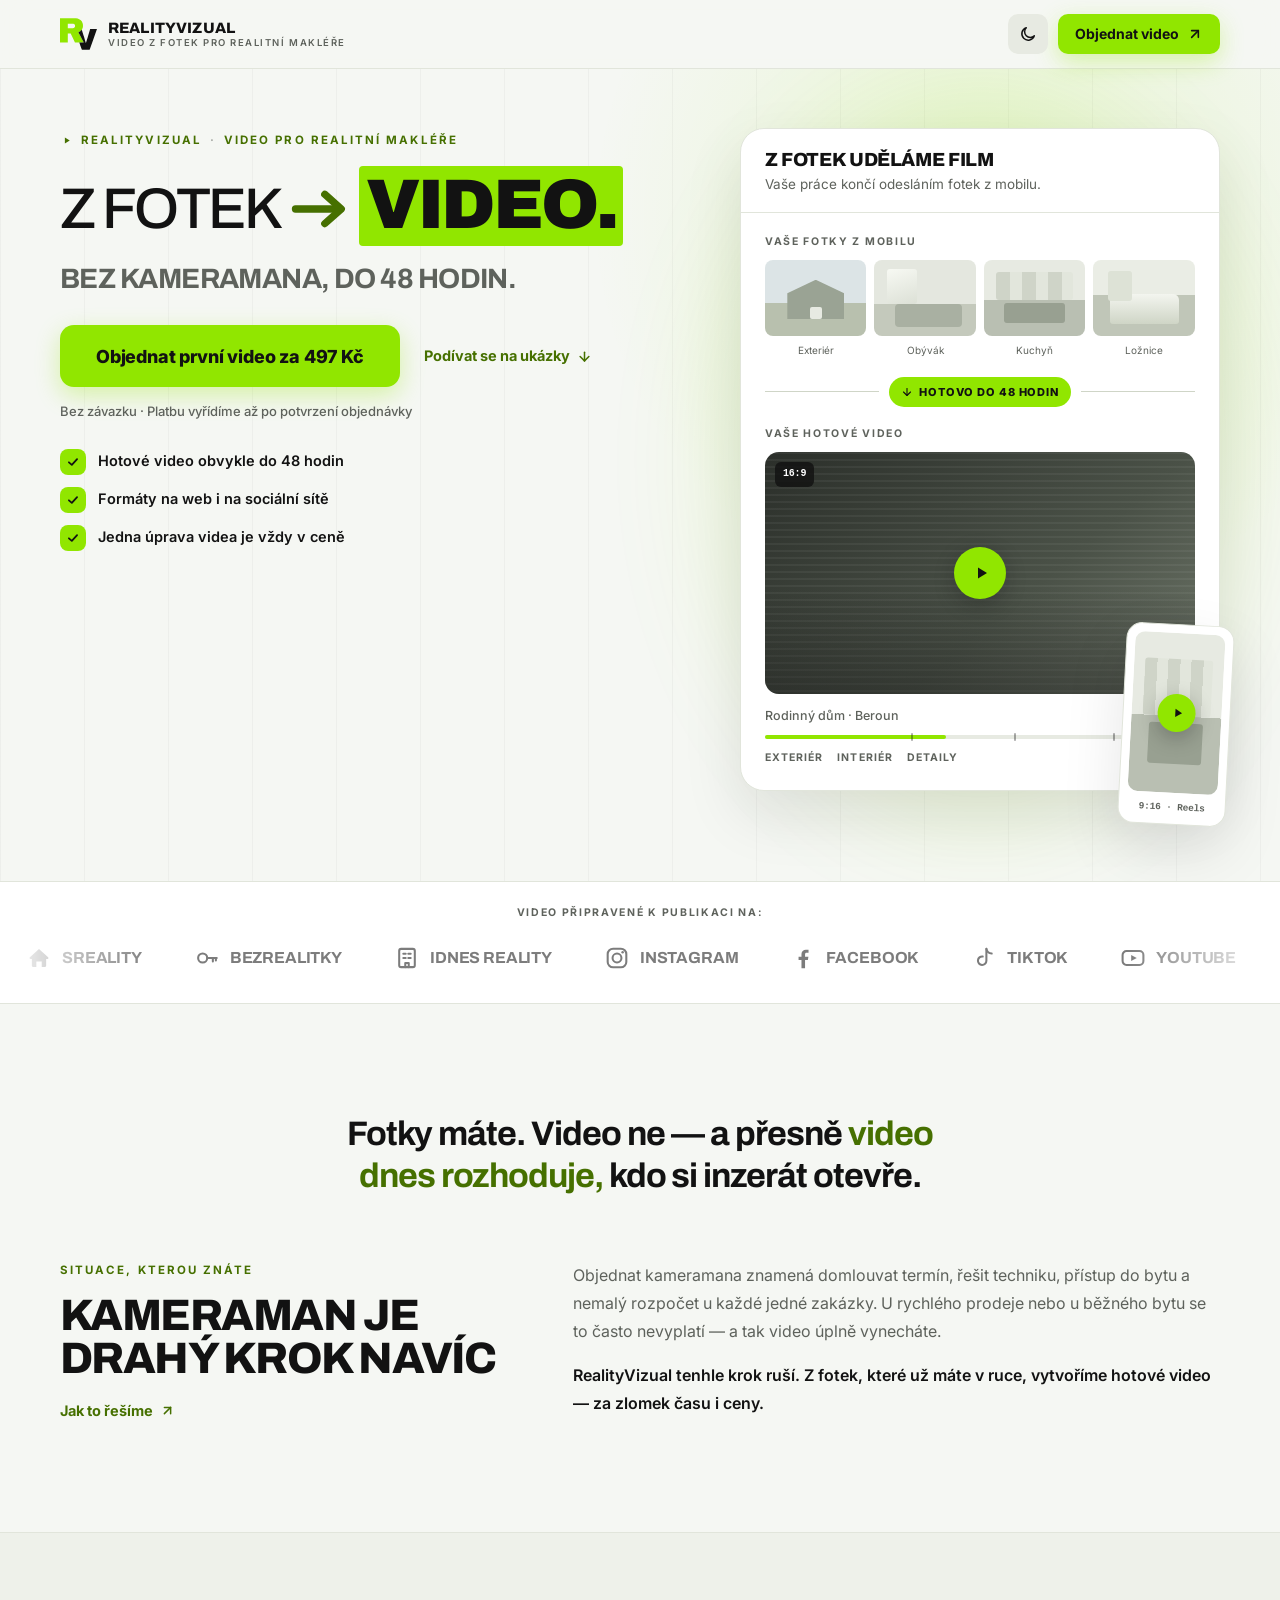
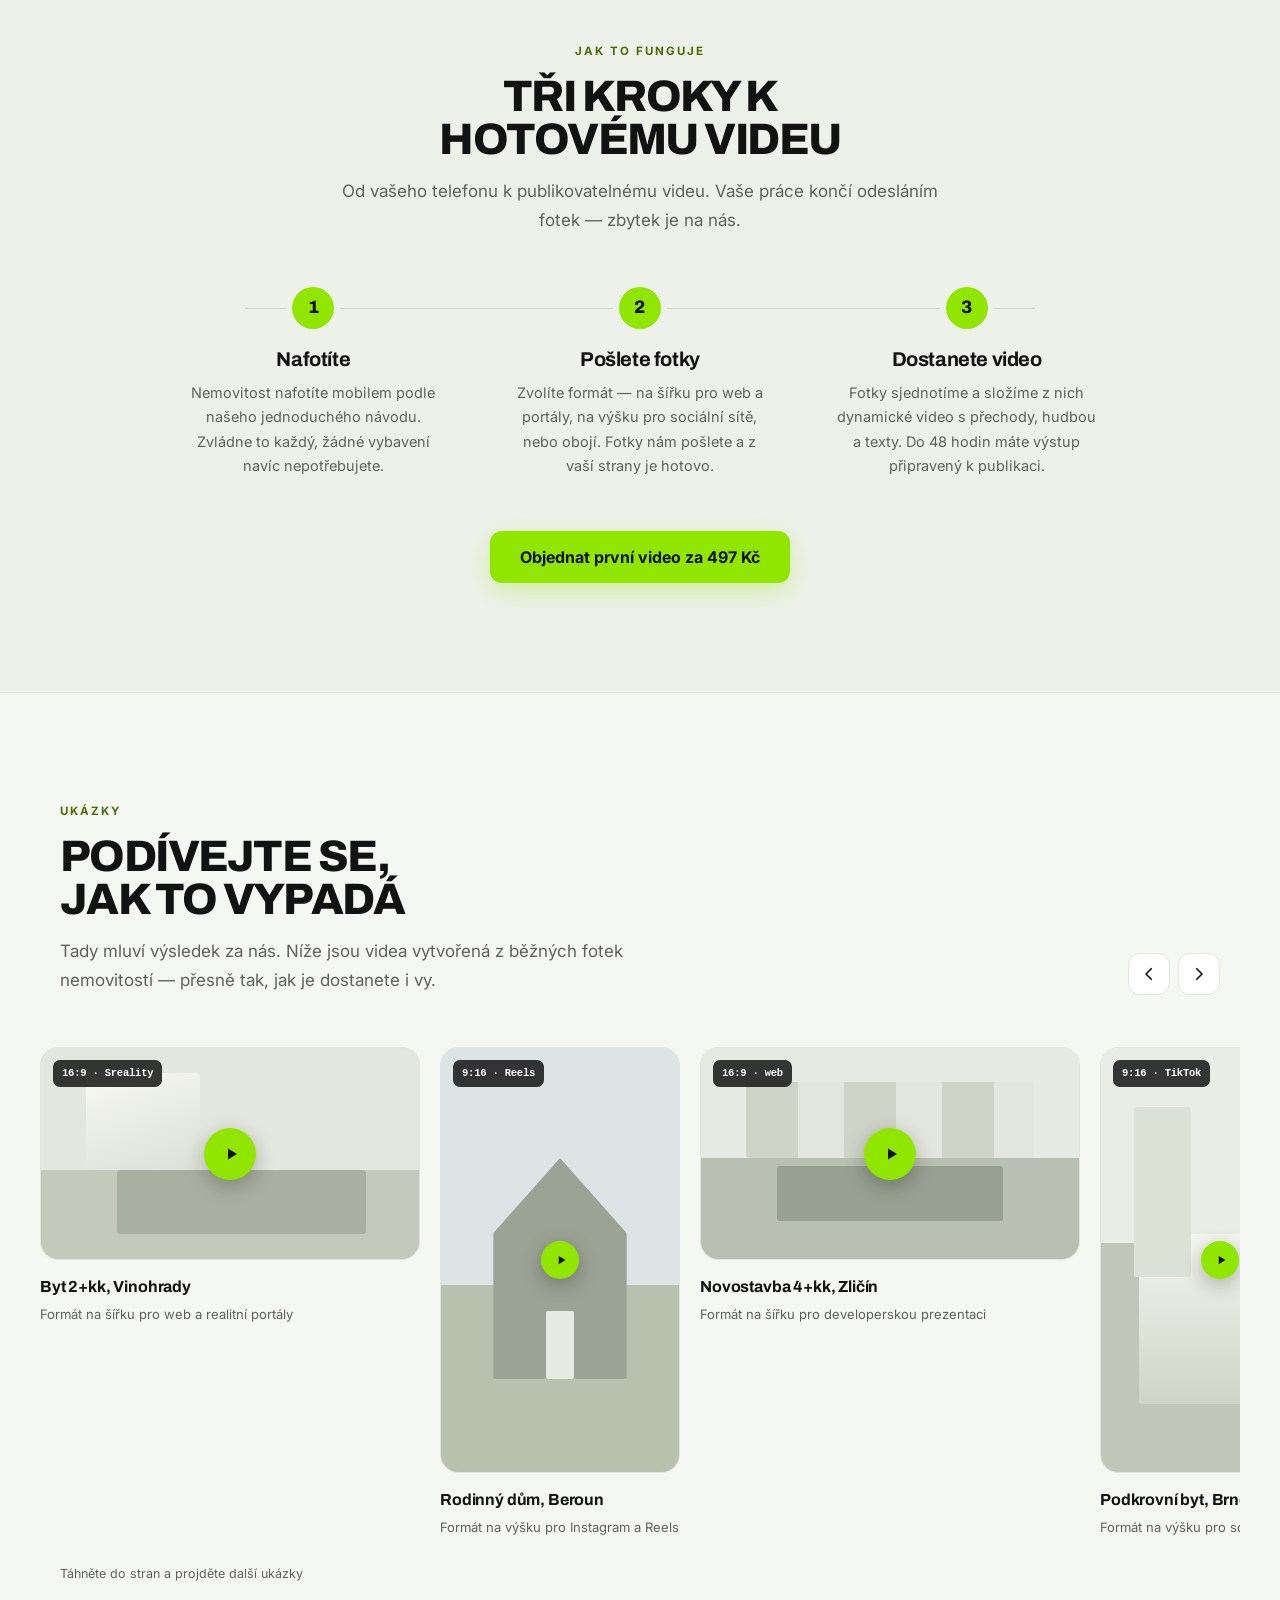
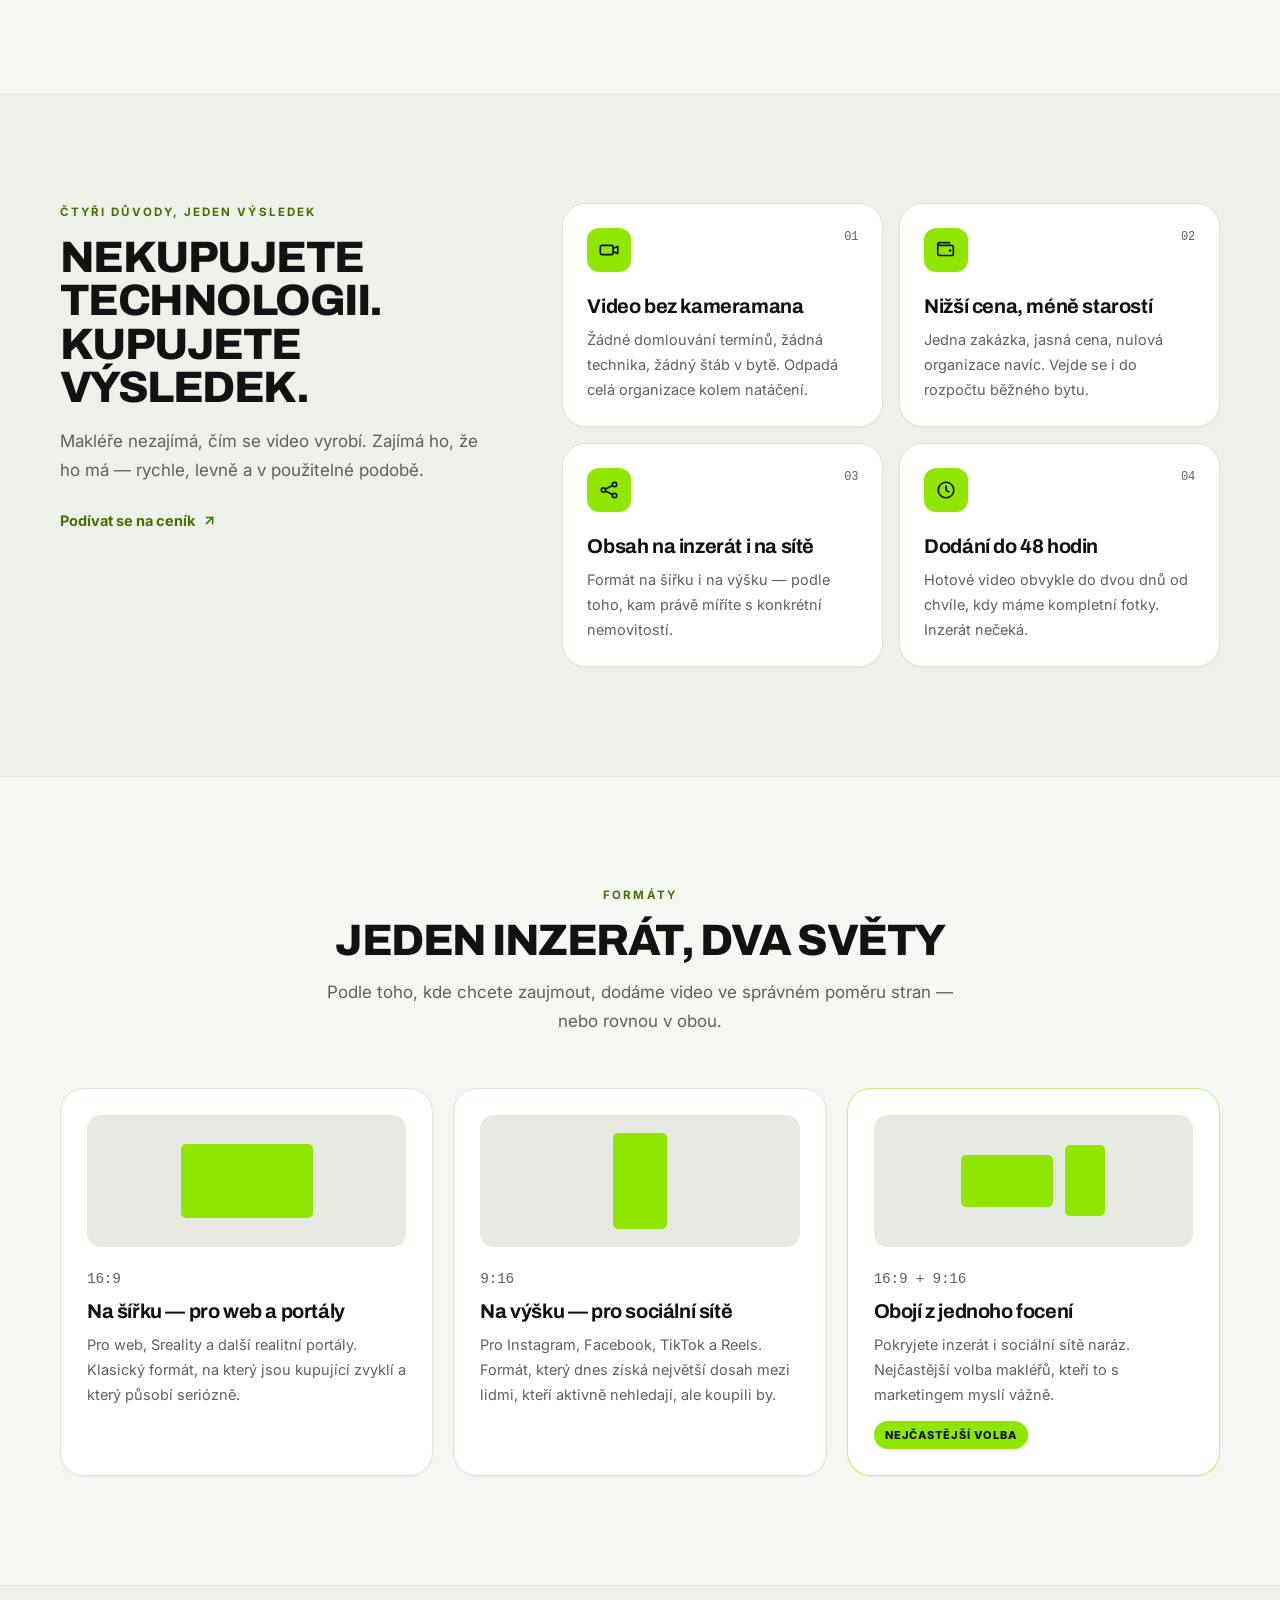
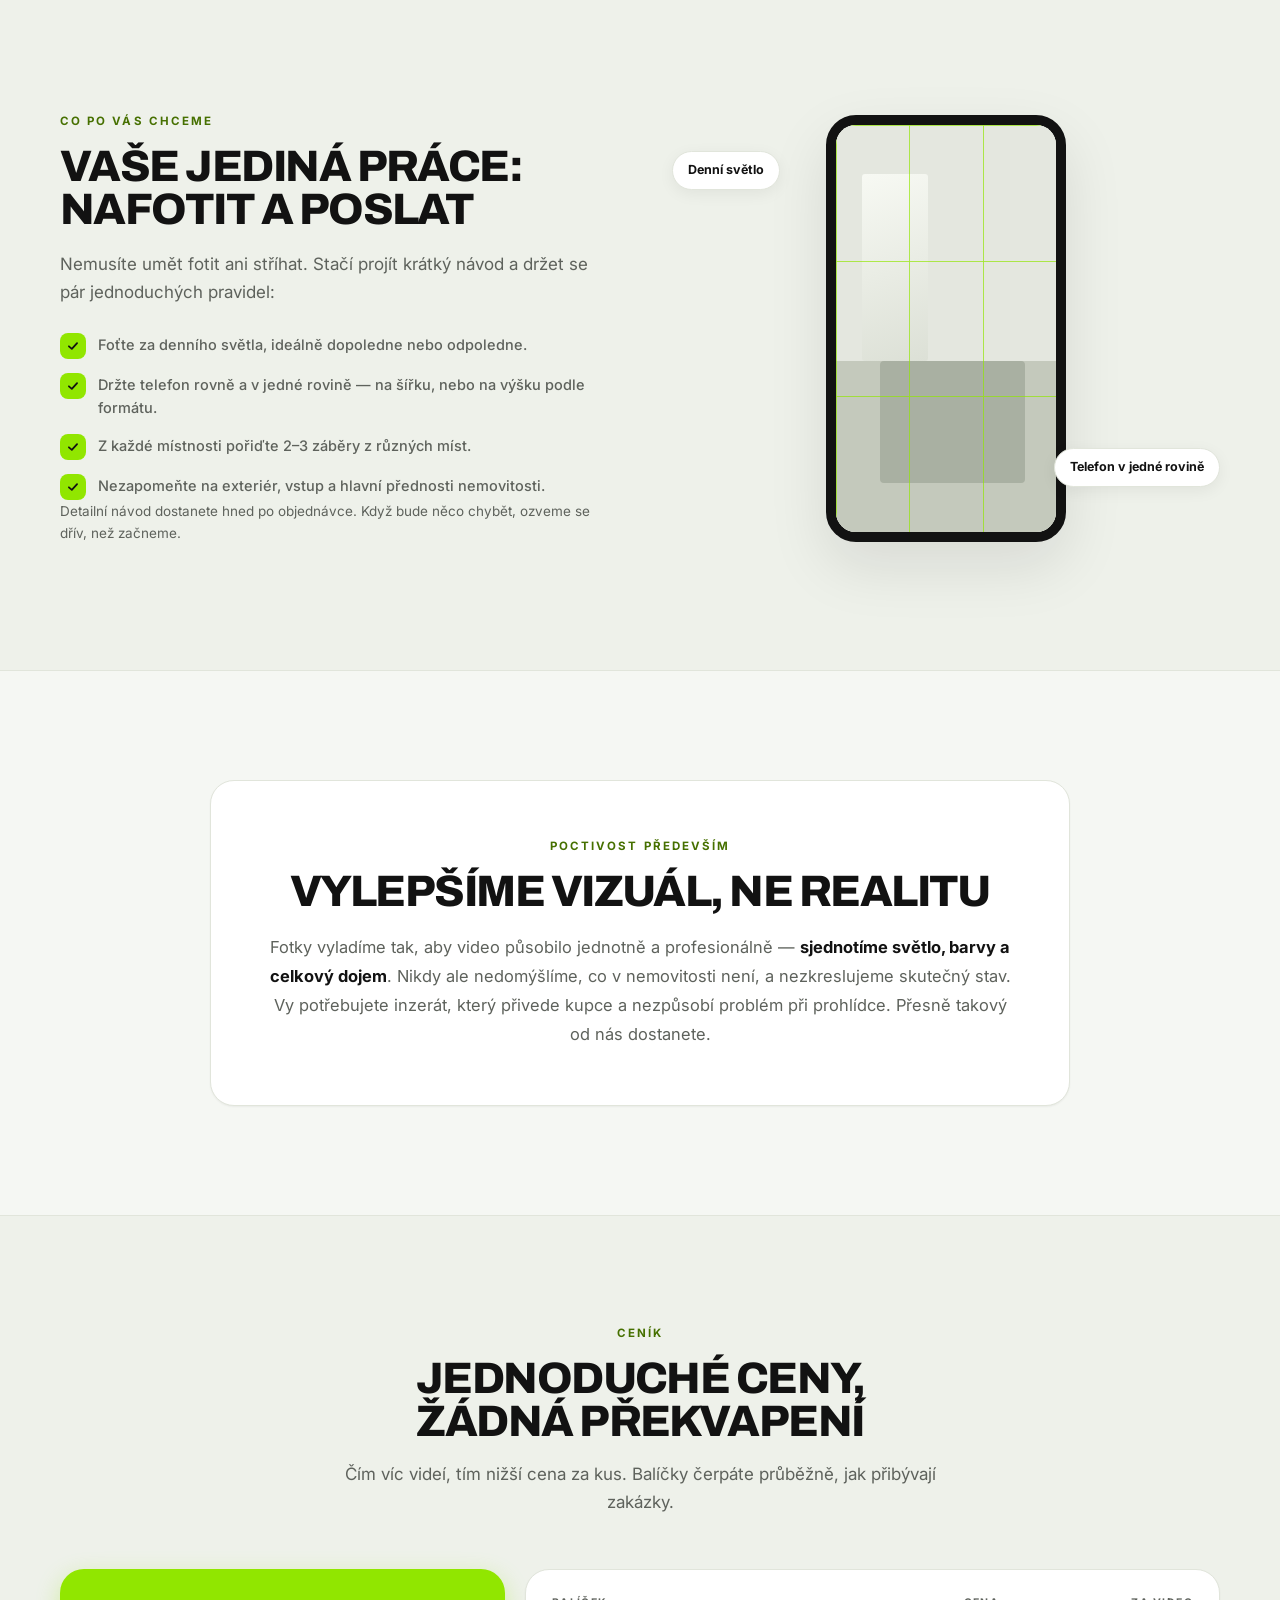
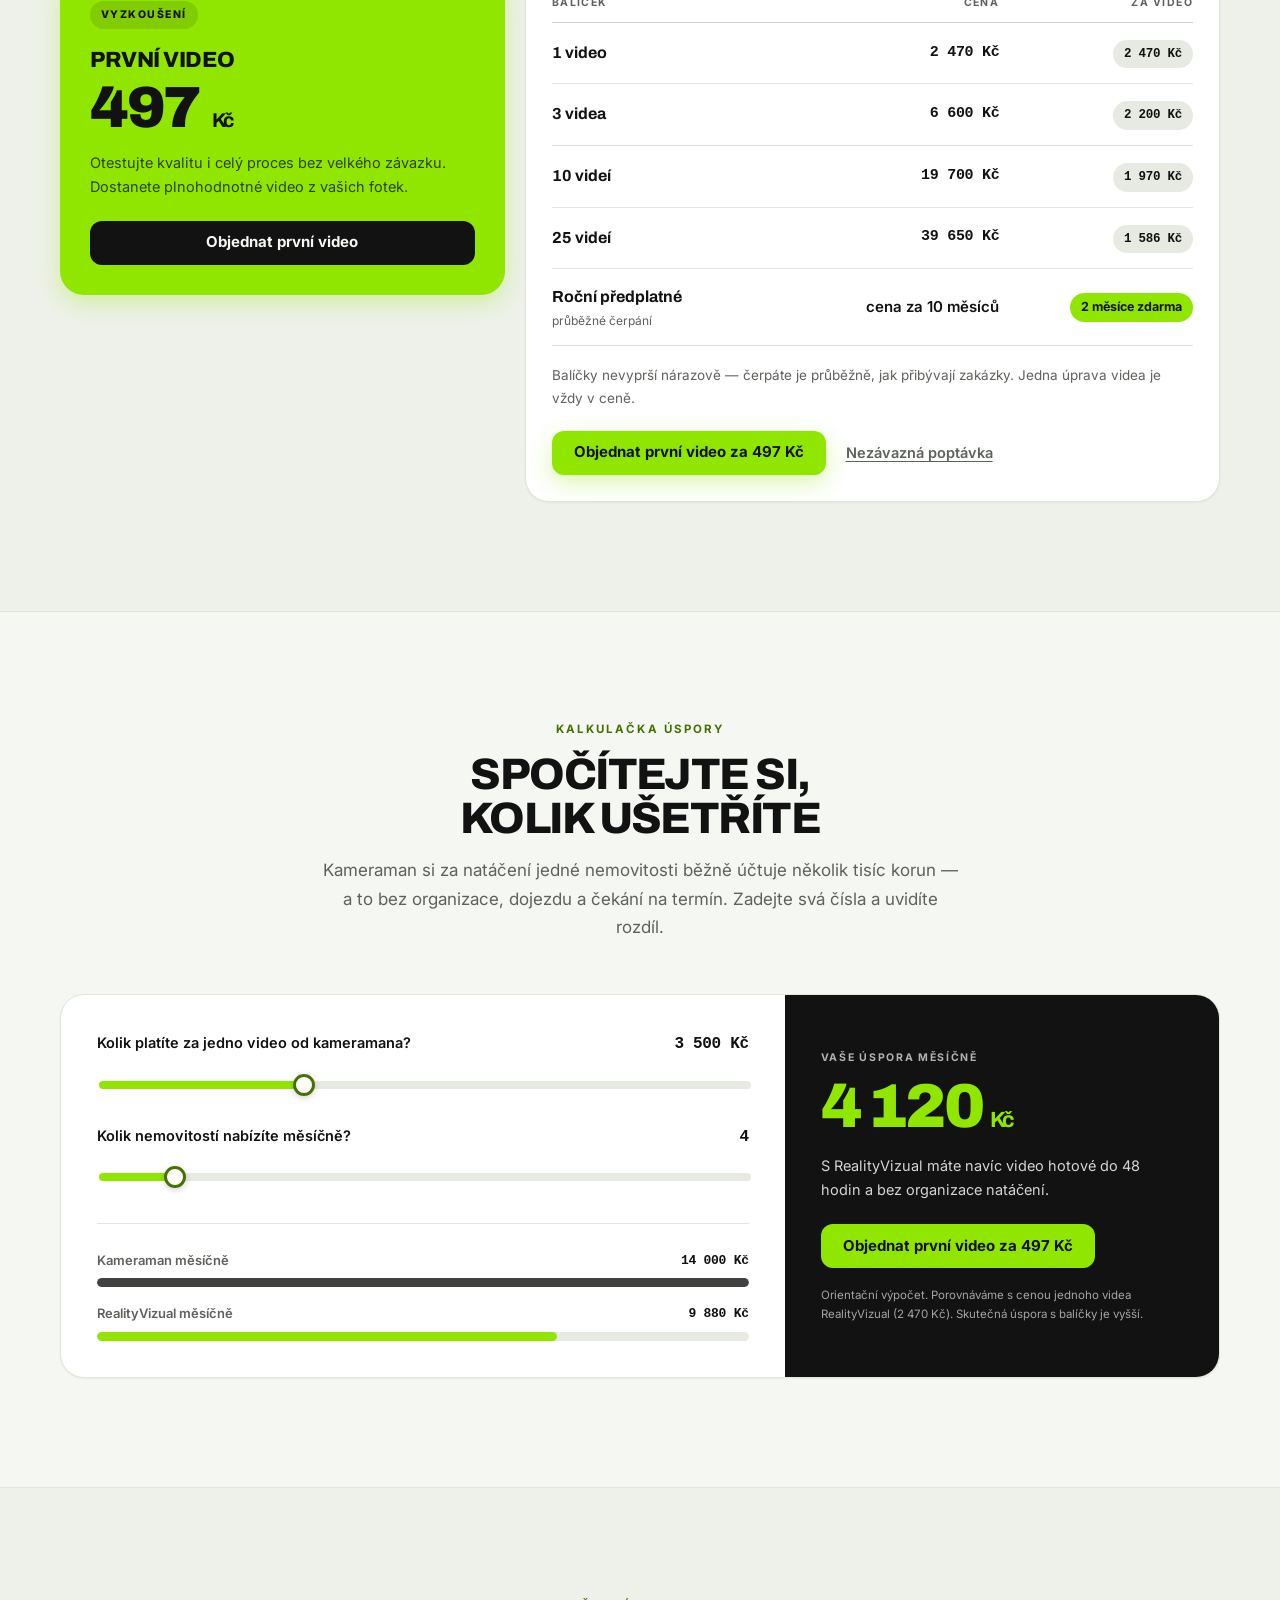
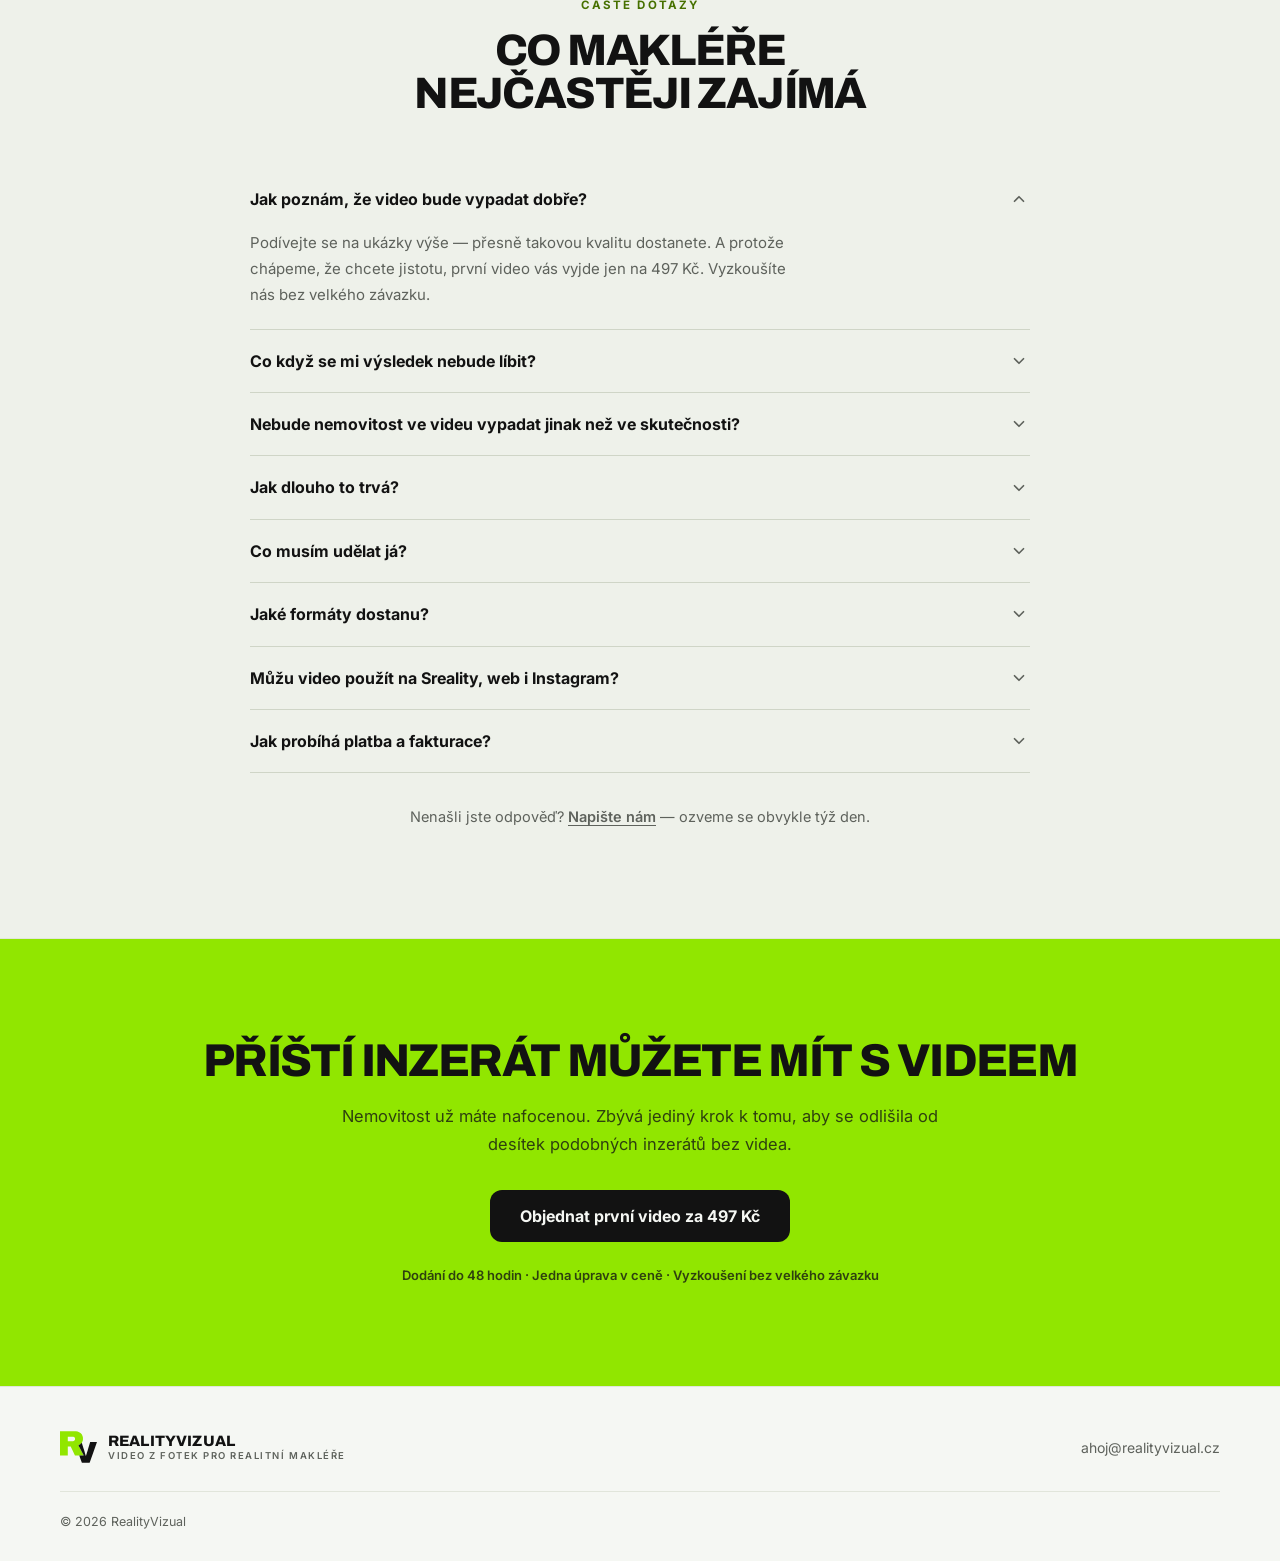
==== v2/index.html @ f17190b3 "Add v2 landing page: new design system, dark mode, vector logo Rebuilds the landing page copy on a l" ====
<!DOCTYPE html>
<html lang="cs" class="no-js">
<head>
<meta charset="UTF-8">
<meta name="viewport" content="width=device-width, initial-scale=1">
<title>RealityVizual — z fotek nemovitosti hotové video do 48 hodin</title>
<meta name="description" content="RealityVizual promění fotky nemovitosti pořízené mobilem v hotové marketingové video na web, realitní portály i sociální sítě. Bez kameramana, obvykle do 48 hodin.">
<meta name="theme-color" content="#F5F7F3" media="(prefers-color-scheme: light)">
<meta name="theme-color" content="#0D0F0C" media="(prefers-color-scheme: dark)">
<meta property="og:type" content="website">
<meta property="og:locale" content="cs_CZ">
<meta property="og:title" content="RealityVizual — z fotek nemovitosti hotové video">
<meta property="og:description" content="Nafoťte nemovitost mobilem, pošlete fotky a dostanete profesionální video na web i sociální sítě. Bez kameramana, do 48 hodin.">
<link rel="icon" href="assets/favicon.svg" type="image/svg+xml">
<link rel="apple-touch-icon" href="assets/logo.png">
<script>
  document.documentElement.className = document.documentElement.className.replace('no-js', 'js');
  try {
    var savedTheme = localStorage.getItem('rv-theme');
    if (savedTheme === 'light' || savedTheme === 'dark') {
      document.documentElement.setAttribute('data-theme', savedTheme);
    }
  } catch (e) {}
</script>
<link rel="preconnect" href="https://fonts.googleapis.com">
<link rel="preconnect" href="https://fonts.gstatic.com" crossorigin>
<link href="https://fonts.googleapis.com/css2?family=Archivo:wght@500;600;700;800;900&family=Inter:wght@400;500;600;700&display=swap" rel="stylesheet">
<link rel="stylesheet" href="styles.css">
</head>
<body>

<a href="#obsah" class="skip-link">Přeskočit na obsah</a>

<!-- ======================= HLAVIČKA ======================= -->
<header class="head" id="top">
  <div class="wrap head-in">
    <a href="#top" class="brand" aria-label="RealityVizual — domů">
      <span class="brand-mark" aria-hidden="true">
        <svg viewBox="0 0 489 419"><path class="lm-lime" d="M226.1 321.0L197.7 320.5L169.5 262.5L141.2 204.5L122.1 204.2L103.0 204.0L103.0 262.5L103.0 321.0L51.5 321.0L0.0 321.0L0.0 160.5L0.0 0.0L100.2 0.0C160.3 0.0 204.8 0.4 211.2 1.0C242.2 4.0 268.5 17.3 284.6 38.2C287.0 41.3 291.0 47.8 293.4 52.7C301.8 69.6 304.5 82.7 303.7 103.1C303.1 121.2 299.6 133.3 290.8 148.5C283.0 161.8 268.7 174.6 252.4 182.5C247.2 185.1 243.0 187.4 243.0 187.7C243.0 188.0 258.8 217.8 278.0 254.0C297.2 290.2 313.0 320.0 313.0 320.4C313.0 321.2 259.6 321.6 226.1 321.0Z M182.1 130.4C187.6 127.8 193.2 122.5 196.2 116.7C198.1 113.2 198.5 110.9 198.5 103.0C198.5 92.1 196.9 88.1 190.3 81.9C181.9 74.0 185.0 74.5 141.8 74.2L103.0 73.9L103.0 103.5L103.0 133.1L140.2 132.8C175.8 132.5 177.7 132.4 182.1 130.4Z"/><path class="lm-ink" d="M272.1 370.5C262.7 343.8 255.0 321.7 255.0 321.5C255.0 321.2 268.1 321.0 284.0 321.0C299.9 321.0 313.0 320.7 313.0 320.4C313.0 320.0 297.2 290.2 278.0 254.0C258.8 217.8 243.0 188.0 243.0 187.7C243.0 187.4 247.2 185.1 252.4 182.5C257.6 180.0 264.7 175.7 268.2 173.1C274.7 168.1 284.8 158.0 286.7 154.5C287.4 153.4 288.1 152.7 288.3 153.0C288.6 153.3 300.6 192.7 315.0 240.5C329.4 288.4 341.4 327.7 341.6 328.0C341.9 328.2 342.4 327.9 342.8 327.3C343.2 326.7 355.9 285.2 371.0 235.1L398.5 144.0L443.6 144.0L488.7 144.0L440.1 281.5L391.6 419.0L340.4 419.0L289.3 419.0L272.1 370.5Z"/></svg>
      </span>
      <span class="brand-txt">
        <b>RealityVizual</b>
        <small>Video z fotek pro realitní makléře</small>
      </span>
    </a>

    <div class="head-actions">
      <button type="button" class="theme-toggle" id="theme-toggle" aria-label="Přepnout na tmavý režim">
        <svg class="ico-moon" viewBox="0 0 24 24" fill="none" stroke="currentColor" stroke-width="2" stroke-linecap="round" stroke-linejoin="round" aria-hidden="true"><path d="M20.4 14.3A8.5 8.5 0 1 1 9.7 3.6a7 7 0 0 0 10.7 10.7Z"/></svg>
        <svg class="ico-sun" viewBox="0 0 24 24" fill="none" stroke="currentColor" stroke-width="2" stroke-linecap="round" stroke-linejoin="round" aria-hidden="true"><circle cx="12" cy="12" r="4.2"/><path d="M12 2.5v2.4M12 19.1v2.4M4.9 4.9l1.7 1.7M17.4 17.4l1.7 1.7M2.5 12h2.4M19.1 12h2.4M4.9 19.1l1.7-1.7M17.4 6.6l1.7-1.7"/></svg>
      </button>
      <a href="#kontakt" class="btn btn-primary btn-sm" data-quiz-open>
        Objednat video
        <svg class="ico" viewBox="0 0 24 24" fill="none" stroke="currentColor" stroke-width="2.4" stroke-linecap="round" stroke-linejoin="round" aria-hidden="true"><path d="M7 7h10v10"/><path d="M7 17 17 7"/></svg>
      </a>
    </div>
  </div>
</header>

<main id="obsah">

<!-- ======================= HERO ======================= -->
<section class="hero">
  <div class="hero-bg" aria-hidden="true"></div>
  <div class="wrap hero-in">

    <div class="hero-copy">
      <p class="eyebrow eyebrow-brand">
        <svg class="ico" viewBox="0 0 24 24" aria-hidden="true"><path d="M9 6.5 18 12l-9 5.5z" fill="currentColor"/></svg>
        RealityVizual <span class="sep" aria-hidden="true">·</span> Video pro realitní makléře
      </p>

      <h1><span class="h1-light">Z fotek</span><span class="h1-arrow" aria-hidden="true"><svg viewBox="0 0 32 24" fill="none" stroke="currentColor" stroke-width="4" stroke-linecap="round" stroke-linejoin="round"><path d="M3 12h24"/><path d="m19 4 9 8-9 8"/></svg></span><span class="sr-only"> na </span><mark>video.</mark></h1>

      <p class="hero-sub">Bez kameramana, do 48 hodin.</p>

      <div class="hero-actions">
        <a href="#kontakt" class="btn btn-primary btn-xl" data-quiz-open>Objednat první video za 497 Kč</a>
        <a href="#ukazky" class="link-arrow">Podívat se na ukázky
          <svg class="ico" viewBox="0 0 24 24" fill="none" stroke="currentColor" stroke-width="2.4" stroke-linecap="round" stroke-linejoin="round" aria-hidden="true"><path d="M12 5v14"/><path d="m5 12 7 7 7-7"/></svg>
        </a>
      </div>

      <p class="hero-micro">Bez závazku · Platbu vyřídíme až po potvrzení objednávky</p>

      <ul class="ticks">
        <li><span class="tick" aria-hidden="true"><svg viewBox="0 0 24 24" fill="none" stroke="currentColor" stroke-width="3" stroke-linecap="round" stroke-linejoin="round"><path d="M5 12.5 10 17 19 7"/></svg></span>Hotové video obvykle do 48 hodin</li>
        <li><span class="tick" aria-hidden="true"><svg viewBox="0 0 24 24" fill="none" stroke="currentColor" stroke-width="3" stroke-linecap="round" stroke-linejoin="round"><path d="M5 12.5 10 17 19 7"/></svg></span>Formáty na web i na sociální sítě</li>
        <li><span class="tick" aria-hidden="true"><svg viewBox="0 0 24 24" fill="none" stroke="currentColor" stroke-width="3" stroke-linecap="round" stroke-linejoin="round"><path d="M5 12.5 10 17 19 7"/></svg></span>Jedna úprava videa je vždy v ceně</li>
      </ul>
    </div>

    <!-- signature: fotky -> film -->
    <div class="hero-visual">
      <div class="studio-glow" aria-hidden="true"></div>
      <div class="studio-card">
        <div class="card-top">
          <h2 class="card-title">Z fotek uděláme film</h2>
          <p class="card-sub">Vaše práce končí odesláním fotek z mobilu.</p>
        </div>

        <div class="card-body">
          <p class="tiny-label">Vaše fotky z mobilu</p>
          <div class="shots" aria-hidden="true">
            <figure class="shot"><span class="scene scene--exterier"></span><figcaption>Exteriér</figcaption></figure>
            <figure class="shot"><span class="scene scene--obyvak"></span><figcaption>Obývák</figcaption></figure>
            <figure class="shot"><span class="scene scene--kuchyn"></span><figcaption>Kuchyň</figcaption></figure>
            <figure class="shot"><span class="scene scene--loznice"></span><figcaption>Ložnice</figcaption></figure>
          </div>

          <div class="flow" aria-hidden="true">
            <span class="flow-line"></span>
            <span class="flow-chip">
              <svg class="ico" viewBox="0 0 24 24" fill="none" stroke="currentColor" stroke-width="2.2" stroke-linecap="round" stroke-linejoin="round"><path d="M12 5v14"/><path d="m5 12 7 7 7-7"/></svg>
              Hotovo do 48 hodin
            </span>
            <span class="flow-line"></span>
          </div>

          <p class="tiny-label">Vaše hotové video</p>
          <div class="player">
            <div class="screen" aria-hidden="true">
              <span class="scene scene--film"></span>
              <span class="play"><svg viewBox="0 0 24 24"><path d="M9 6.5 18 12l-9 5.5z" fill="currentColor"/></svg></span>
              <span class="screen-chip mono">16:9</span>
            </div>
            <div class="player-meta">
              <span>Rodinný dům · Beroun</span>
              <span class="mono">0:24</span>
            </div>
            <div class="track" aria-hidden="true">
              <span class="track-fill"></span>
              <i style="left:34%"></i><i style="left:58%"></i><i style="left:81%"></i>
            </div>
            <div class="chapters" aria-hidden="true"><span>Exteriér</span><span>Interiér</span><span>Detaily</span></div>
          </div>
        </div>
      </div>

      <div class="phone-float" aria-hidden="true">
        <div class="phone-screen">
          <span class="scene scene--kuchyn"></span>
          <span class="play play-sm"><svg viewBox="0 0 24 24"><path d="M9 6.5 18 12l-9 5.5z" fill="currentColor"/></svg></span>
        </div>
        <span class="phone-tag mono">9:16 · Reels</span>
      </div>
    </div>

  </div>
</section>

<!-- ======================= PÁS PLATFOREM ======================= -->
<div class="platforms">
  <div class="wrap">
    <p class="tiny-label platforms-label">Video připravené k publikaci na:</p>
  </div>

  <div class="marquee" role="img"
       aria-label="Platformy: Sreality, Bezrealitky, iDNES Reality, Instagram, Facebook, TikTok, YouTube">
    <div class="marquee-track">
      <!-- ===== sada 1 ===== -->
      <ul class="logos">
        <li class="logo">
          <svg viewBox="0 0 24 24" aria-hidden="true"><path d="M3.6 11.2 12 3.8l8.4 7.4a1 1 0 0 1-.66 1.75H18.6v6.3a1 1 0 0 1-1 1h-3.1v-5.1H9.5v5.1H6.4a1 1 0 0 1-1-1v-6.3H4.26a1 1 0 0 1-.66-1.75Z" fill="currentColor"/></svg>
          <span>Sreality</span>
        </li>
        <li class="logo">
          <svg viewBox="0 0 24 24" fill="none" stroke="currentColor" stroke-width="1.9" stroke-linecap="round" stroke-linejoin="round" aria-hidden="true"><circle cx="8" cy="12" r="4.2"/><path d="M12.2 12H21M17.4 12v3.2M20.2 12v2.2"/></svg>
          <span>Bezrealitky</span>
        </li>
        <li class="logo">
          <svg viewBox="0 0 24 24" fill="none" stroke="currentColor" stroke-width="1.9" stroke-linecap="round" stroke-linejoin="round" aria-hidden="true"><rect x="4.8" y="3.6" width="14.4" height="16.8" rx="1.8"/><path d="M8.6 8h2.2M13.2 8h2.2M8.6 12h2.2M13.2 12h2.2M10.4 20.4V16.6h3.2v3.8"/></svg>
          <span>iDNES Reality</span>
        </li>
        <li class="logo">
          <svg viewBox="0 0 24 24" fill="none" stroke="currentColor" stroke-width="1.9" aria-hidden="true"><rect x="3.4" y="3.4" width="17.2" height="17.2" rx="5"/><circle cx="12" cy="12" r="4.1"/><circle cx="17.2" cy="6.8" r="1.15" fill="currentColor" stroke="none"/></svg>
          <span>Instagram</span>
        </li>
        <li class="logo">
          <svg viewBox="0 0 24 24" aria-hidden="true"><path d="M13.9 21.5v-7.6h2.6l.5-3.1h-3.1V8.7c0-.9.3-1.5 1.6-1.5h1.6V4.4c-.3 0-1.3-.1-2.4-.1-2.4 0-4.1 1.5-4.1 4.1v2.4H7.9v3.1h2.7v7.6Z" fill="currentColor"/></svg>
          <span>Facebook</span>
        </li>
        <li class="logo">
          <svg viewBox="0 0 24 24" fill="none" stroke="currentColor" stroke-width="1.9" stroke-linecap="round" stroke-linejoin="round" aria-hidden="true"><path d="M14.2 3.6v10.9a3.9 3.9 0 1 1-3.4-3.87"/><path d="M14.2 3.6c.55 2.6 2.2 4.1 4.9 4.3"/></svg>
          <span>TikTok</span>
        </li>
        <li class="logo">
          <svg viewBox="0 0 24 24" fill="none" stroke="currentColor" stroke-width="1.9" stroke-linejoin="round" aria-hidden="true"><rect x="2.4" y="5.6" width="19.2" height="12.8" rx="3.6"/><path d="m10.3 9.3 5.2 2.7-5.2 2.7Z" fill="currentColor" stroke="none"/></svg>
          <span>YouTube</span>
        </li>
      </ul>

      <!-- ===== sada 2: kopie pro plynulou smyčku ===== -->
      <ul class="logos" aria-hidden="true">
        <li class="logo">
          <svg viewBox="0 0 24 24" aria-hidden="true"><path d="M3.6 11.2 12 3.8l8.4 7.4a1 1 0 0 1-.66 1.75H18.6v6.3a1 1 0 0 1-1 1h-3.1v-5.1H9.5v5.1H6.4a1 1 0 0 1-1-1v-6.3H4.26a1 1 0 0 1-.66-1.75Z" fill="currentColor"/></svg>
          <span>Sreality</span>
        </li>
        <li class="logo">
          <svg viewBox="0 0 24 24" fill="none" stroke="currentColor" stroke-width="1.9" stroke-linecap="round" stroke-linejoin="round" aria-hidden="true"><circle cx="8" cy="12" r="4.2"/><path d="M12.2 12H21M17.4 12v3.2M20.2 12v2.2"/></svg>
          <span>Bezrealitky</span>
        </li>
        <li class="logo">
          <svg viewBox="0 0 24 24" fill="none" stroke="currentColor" stroke-width="1.9" stroke-linecap="round" stroke-linejoin="round" aria-hidden="true"><rect x="4.8" y="3.6" width="14.4" height="16.8" rx="1.8"/><path d="M8.6 8h2.2M13.2 8h2.2M8.6 12h2.2M13.2 12h2.2M10.4 20.4V16.6h3.2v3.8"/></svg>
          <span>iDNES Reality</span>
        </li>
        <li class="logo">
          <svg viewBox="0 0 24 24" fill="none" stroke="currentColor" stroke-width="1.9" aria-hidden="true"><rect x="3.4" y="3.4" width="17.2" height="17.2" rx="5"/><circle cx="12" cy="12" r="4.1"/><circle cx="17.2" cy="6.8" r="1.15" fill="currentColor" stroke="none"/></svg>
          <span>Instagram</span>
        </li>
        <li class="logo">
          <svg viewBox="0 0 24 24" aria-hidden="true"><path d="M13.9 21.5v-7.6h2.6l.5-3.1h-3.1V8.7c0-.9.3-1.5 1.6-1.5h1.6V4.4c-.3 0-1.3-.1-2.4-.1-2.4 0-4.1 1.5-4.1 4.1v2.4H7.9v3.1h2.7v7.6Z" fill="currentColor"/></svg>
          <span>Facebook</span>
        </li>
        <li class="logo">
          <svg viewBox="0 0 24 24" fill="none" stroke="currentColor" stroke-width="1.9" stroke-linecap="round" stroke-linejoin="round" aria-hidden="true"><path d="M14.2 3.6v10.9a3.9 3.9 0 1 1-3.4-3.87"/><path d="M14.2 3.6c.55 2.6 2.2 4.1 4.9 4.3"/></svg>
          <span>TikTok</span>
        </li>
        <li class="logo">
          <svg viewBox="0 0 24 24" fill="none" stroke="currentColor" stroke-width="1.9" stroke-linejoin="round" aria-hidden="true"><rect x="2.4" y="5.6" width="19.2" height="12.8" rx="3.6"/><path d="m10.3 9.3 5.2 2.7-5.2 2.7Z" fill="currentColor" stroke="none"/></svg>
          <span>YouTube</span>
        </li>
      </ul>
    </div>
  </div>
</div>

<!-- ======================= SITUACE ======================= -->
<section class="section" id="sluzba">
  <div class="wrap">
    <div class="statement reveal">
      <p>Fotky máte. Video ne — a přesně <span class="hl">video dnes rozhoduje,</span> kdo si inzerát otevře.</p>
    </div>

    <div class="split">
      <div class="split-l reveal">
        <p class="eyebrow">Situace, kterou znáte</p>
        <h2>Kameraman je drahý krok navíc</h2>
        <a href="#jak-to-funguje" class="link-arrow">Jak to řešíme
          <svg class="ico" viewBox="0 0 24 24" fill="none" stroke="currentColor" stroke-width="2.4" stroke-linecap="round" stroke-linejoin="round" aria-hidden="true"><path d="M7 7h10v10"/><path d="M7 17 17 7"/></svg>
        </a>
      </div>
      <div class="split-r reveal" style="--d:.08s">
        <p>Objednat kameramana znamená domlouvat termín, řešit techniku, přístup do bytu a nemalý rozpočet u každé jedné zakázky. U rychlého prodeje nebo u běžného bytu se to často nevyplatí — a tak video úplně vynecháte.</p>
        <p class="punch">RealityVizual tenhle krok ruší. Z fotek, které už máte v ruce, vytvoříme hotové video — za zlomek času i ceny.</p>
      </div>
    </div>
  </div>
</section>

<!-- ======================= JAK TO FUNGUJE ======================= -->
<section class="section band" id="jak-to-funguje">
  <div class="wrap">
    <div class="sec-head">
      <p class="eyebrow">Jak to funguje</p>
      <h2>Tři kroky k hotovému videu</h2>
      <p class="lead">Od vašeho telefonu k publikovatelnému videu. Vaše práce končí odesláním fotek — zbytek je na nás.</p>
    </div>

    <div class="steps">
      <span class="steps-line" aria-hidden="true"></span>
      <article class="step reveal">
        <span class="step-num">1</span>
        <h3>Nafotíte</h3>
        <p>Nemovitost nafotíte mobilem podle našeho jednoduchého návodu. Zvládne to každý, žádné vybavení navíc nepotřebujete.</p>
      </article>
      <article class="step reveal" style="--d:.1s">
        <span class="step-num">2</span>
        <h3>Pošlete fotky</h3>
        <p>Zvolíte formát — na šířku pro web a portály, na výšku pro sociální sítě, nebo obojí. Fotky nám pošlete a z vaší strany je hotovo.</p>
      </article>
      <article class="step reveal" style="--d:.2s">
        <span class="step-num">3</span>
        <h3>Dostanete video</h3>
        <p>Fotky sjednotíme a složíme z nich dynamické video s přechody, hudbou a texty. Do 48 hodin máte výstup připravený k publikaci.</p>
      </article>
    </div>

    <div class="sec-cta">
      <a href="#kontakt" class="btn btn-primary btn-lg" data-quiz-open>Objednat první video za 497 Kč</a>
    </div>
  </div>
</section>

<!-- ======================= UKÁZKY ======================= -->
<section class="section" id="ukazky">
  <div class="wrap">
    <div class="sec-head sec-head--row">
      <div class="reveal">
        <p class="eyebrow">Ukázky</p>
        <h2>Podívejte se, jak to vypadá</h2>
        <p class="lead">Tady mluví výsledek za nás. Níže jsou videa vytvořená z běžných fotek nemovitostí — přesně tak, jak je dostanete i vy.</p>
      </div>
      <div class="reel-nav">
        <button class="reel-btn" data-reel="prev" aria-label="Předchozí ukázky">
          <svg viewBox="0 0 24 24" fill="none" stroke="currentColor" stroke-width="2.2" stroke-linecap="round" stroke-linejoin="round" aria-hidden="true"><path d="M15 5l-7 7 7 7"/></svg>
        </button>
        <button class="reel-btn" data-reel="next" aria-label="Další ukázky">
          <svg viewBox="0 0 24 24" fill="none" stroke="currentColor" stroke-width="2.2" stroke-linecap="round" stroke-linejoin="round" aria-hidden="true"><path d="M9 5l7 7-7 7"/></svg>
        </button>
      </div>
    </div>

    <div class="reel" id="reel" tabindex="0" role="region" aria-label="Ukázková videa, vodorovné posouvání">
      <figure class="demo">
        <div class="demo-screen">
          <span class="scene scene--obyvak" aria-hidden="true"></span>
          <span class="demo-tag mono">16:9 · Sreality</span>
          <span class="play" aria-hidden="true"><svg viewBox="0 0 24 24"><path d="M9 6.5 18 12l-9 5.5z" fill="currentColor"/></svg></span>
        </div>
        <figcaption>
          <p class="demo-title">Byt 2+kk, Vinohrady</p>
          <p class="demo-sub">Formát na šířku pro web a realitní portály</p>
        </figcaption>
      </figure>

      <figure class="demo demo--tall">
        <div class="demo-screen">
          <span class="scene scene--exterier" aria-hidden="true"></span>
          <span class="demo-tag mono">9:16 · Reels</span>
          <span class="play play-sm" aria-hidden="true"><svg viewBox="0 0 24 24"><path d="M9 6.5 18 12l-9 5.5z" fill="currentColor"/></svg></span>
        </div>
        <figcaption>
          <p class="demo-title">Rodinný dům, Beroun</p>
          <p class="demo-sub">Formát na výšku pro Instagram a Reels</p>
        </figcaption>
      </figure>

      <figure class="demo">
        <div class="demo-screen">
          <span class="scene scene--kuchyn" aria-hidden="true"></span>
          <span class="demo-tag mono">16:9 · web</span>
          <span class="play" aria-hidden="true"><svg viewBox="0 0 24 24"><path d="M9 6.5 18 12l-9 5.5z" fill="currentColor"/></svg></span>
        </div>
        <figcaption>
          <p class="demo-title">Novostavba 4+kk, Zličín</p>
          <p class="demo-sub">Formát na šířku pro developerskou prezentaci</p>
        </figcaption>
      </figure>

      <figure class="demo demo--tall">
        <div class="demo-screen">
          <span class="scene scene--loznice" aria-hidden="true"></span>
          <span class="demo-tag mono">9:16 · TikTok</span>
          <span class="play play-sm" aria-hidden="true"><svg viewBox="0 0 24 24"><path d="M9 6.5 18 12l-9 5.5z" fill="currentColor"/></svg></span>
        </div>
        <figcaption>
          <p class="demo-title">Podkrovní byt, Brno</p>
          <p class="demo-sub">Formát na výšku pro sociální sítě</p>
        </figcaption>
      </figure>

      <figure class="demo">
        <div class="demo-screen">
          <span class="scene scene--film" aria-hidden="true"></span>
          <span class="demo-tag mono">16:9 · portály</span>
          <span class="play" aria-hidden="true"><svg viewBox="0 0 24 24"><path d="M9 6.5 18 12l-9 5.5z" fill="currentColor"/></svg></span>
        </div>
        <figcaption>
          <p class="demo-title">Chata u přehrady, Orlík</p>
          <p class="demo-sub">Formát na šířku s exteriérem a okolím</p>
        </figcaption>
      </figure>
    </div>
    <p class="reel-hint">Táhněte do stran a projděte další ukázky</p>
  </div>
</section>

<!-- ======================= CO DOSTANETE ======================= -->
<section class="section band">
  <div class="wrap">
    <div class="split split--cards">
      <div class="split-l reveal">
        <p class="eyebrow">Čtyři důvody, jeden výsledek</p>
        <h2>Nekupujete technologii. Kupujete výsledek.</h2>
        <p class="lead">Makléře nezajímá, čím se video vyrobí. Zajímá ho, že ho má — rychle, levně a v použitelné podobě.</p>
        <a href="#cenik" class="link-arrow">Podívat se na ceník
          <svg class="ico" viewBox="0 0 24 24" fill="none" stroke="currentColor" stroke-width="2.4" stroke-linecap="round" stroke-linejoin="round" aria-hidden="true"><path d="M7 7h10v10"/><path d="M7 17 17 7"/></svg>
        </a>
      </div>

      <div class="cards">
        <article class="card reveal">
          <div class="card-head">
            <span class="card-icon" aria-hidden="true">
              <svg viewBox="0 0 24 24" fill="none" stroke="currentColor" stroke-width="1.8" stroke-linecap="round" stroke-linejoin="round"><rect x="2.5" y="7" width="14" height="10" rx="2"/><path d="m16.5 10.5 5-2.5v8l-5-2.5"/></svg>
            </span>
            <span class="card-num mono">01</span>
          </div>
          <h3>Video bez kameramana</h3>
          <p>Žádné domlouvání termínů, žádná technika, žádný štáb v bytě. Odpadá celá organizace kolem natáčení.</p>
        </article>

        <article class="card reveal" style="--d:.06s">
          <div class="card-head">
            <span class="card-icon" aria-hidden="true">
              <svg viewBox="0 0 24 24" fill="none" stroke="currentColor" stroke-width="1.8" stroke-linecap="round" stroke-linejoin="round"><path d="M3 7h15a2 2 0 0 1 2 2v7a2 2 0 0 1-2 2H5a2 2 0 0 1-2-2Z"/><path d="M3 7V6a2 2 0 0 1 2-2h11"/><circle cx="16.5" cy="12.5" r="1.4" fill="currentColor" stroke="none"/></svg>
            </span>
            <span class="card-num mono">02</span>
          </div>
          <h3>Nižší cena, méně starostí</h3>
          <p>Jedna zakázka, jasná cena, nulová organizace navíc. Vejde se i do rozpočtu běžného bytu.</p>
        </article>

        <article class="card reveal" style="--d:.12s">
          <div class="card-head">
            <span class="card-icon" aria-hidden="true">
              <svg viewBox="0 0 24 24" fill="none" stroke="currentColor" stroke-width="1.8" stroke-linecap="round" stroke-linejoin="round"><circle cx="6" cy="12" r="2.4"/><circle cx="18" cy="6" r="2.4"/><circle cx="18" cy="18" r="2.4"/><path d="m8.1 10.9 7.8-3.8M8.1 13.1l7.8 3.8"/></svg>
            </span>
            <span class="card-num mono">03</span>
          </div>
          <h3>Obsah na inzerát i na sítě</h3>
          <p>Formát na šířku i na výšku — podle toho, kam právě míříte s konkrétní nemovitostí.</p>
        </article>

        <article class="card reveal" style="--d:.18s">
          <div class="card-head">
            <span class="card-icon" aria-hidden="true">
              <svg viewBox="0 0 24 24" fill="none" stroke="currentColor" stroke-width="1.8" stroke-linecap="round" stroke-linejoin="round"><circle cx="12" cy="12" r="8.5"/><path d="M12 7.5V12l3 2"/></svg>
            </span>
            <span class="card-num mono">04</span>
          </div>
          <h3>Dodání do 48 hodin</h3>
          <p>Hotové video obvykle do dvou dnů od chvíle, kdy máme kompletní fotky. Inzerát nečeká.</p>
        </article>
      </div>
    </div>
  </div>
</section>

<!-- ======================= FORMÁTY ======================= -->
<section class="section">
  <div class="wrap">
    <div class="sec-head">
      <p class="eyebrow">Formáty</p>
      <h2>Jeden inzerát, dva světy</h2>
      <p class="lead">Podle toho, kde chcete zaujmout, dodáme video ve správném poměru stran — nebo rovnou v obou.</p>
    </div>

    <div class="formats">
      <article class="format reveal">
        <div class="format-vis" aria-hidden="true"><span class="ratio ratio--wide"></span></div>
        <p class="format-ratio mono">16:9</p>
        <h3>Na šířku — pro web a portály</h3>
        <p>Pro web, Sreality a další realitní portály. Klasický formát, na který jsou kupující zvyklí a který působí seriózně.</p>
      </article>

      <article class="format reveal" style="--d:.08s">
        <div class="format-vis" aria-hidden="true"><span class="ratio ratio--tall"></span></div>
        <p class="format-ratio mono">9:16</p>
        <h3>Na výšku — pro sociální sítě</h3>
        <p>Pro Instagram, Facebook, TikTok a Reels. Formát, který dnes získá největší dosah mezi lidmi, kteří aktivně nehledají, ale koupili by.</p>
      </article>

      <article class="format format--both reveal" style="--d:.16s">
        <div class="format-vis" aria-hidden="true"><span class="ratio ratio--wide sm"></span><span class="ratio ratio--tall sm"></span></div>
        <p class="format-ratio mono">16:9 + 9:16</p>
        <h3>Obojí z jednoho focení</h3>
        <p>Pokryjete inzerát i sociální sítě naráz. Nejčastější volba makléřů, kteří to s marketingem myslí vážně.</p>
        <span class="pill">Nejčastější volba</span>
      </article>
    </div>
  </div>
</section>

<!-- ======================= CO PO VÁS CHCEME ======================= -->
<section class="section band">
  <div class="wrap">
    <div class="split split--visual">
      <div class="split-l reveal">
        <p class="eyebrow">Co po vás chceme</p>
        <h2>Vaše jediná práce: nafotit a poslat</h2>
        <p class="lead">Nemusíte umět fotit ani stříhat. Stačí projít krátký návod a držet se pár jednoduchých pravidel:</p>
        <ul class="ticks ticks--list">
          <li><span class="tick" aria-hidden="true"><svg viewBox="0 0 24 24" fill="none" stroke="currentColor" stroke-width="3" stroke-linecap="round" stroke-linejoin="round"><path d="M5 12.5 10 17 19 7"/></svg></span>Foťte za denního světla, ideálně dopoledne nebo odpoledne.</li>
          <li><span class="tick" aria-hidden="true"><svg viewBox="0 0 24 24" fill="none" stroke="currentColor" stroke-width="3" stroke-linecap="round" stroke-linejoin="round"><path d="M5 12.5 10 17 19 7"/></svg></span>Držte telefon rovně a v jedné rovině — na šířku, nebo na výšku podle formátu.</li>
          <li><span class="tick" aria-hidden="true"><svg viewBox="0 0 24 24" fill="none" stroke="currentColor" stroke-width="3" stroke-linecap="round" stroke-linejoin="round"><path d="M5 12.5 10 17 19 7"/></svg></span>Z každé místnosti pořiďte 2–3 záběry z různých míst.</li>
          <li><span class="tick" aria-hidden="true"><svg viewBox="0 0 24 24" fill="none" stroke="currentColor" stroke-width="3" stroke-linecap="round" stroke-linejoin="round"><path d="M5 12.5 10 17 19 7"/></svg></span>Nezapomeňte na exteriér, vstup a hlavní přednosti nemovitosti.</li>
        </ul>
        <p class="note">Detailní návod dostanete hned po objednávce. Když bude něco chybět, ozveme se dřív, než začneme.</p>
      </div>

      <div class="split-r reveal" style="--d:.1s">
        <div class="guide">
          <div class="guide-phone" aria-hidden="true">
            <span class="scene scene--obyvak"></span>
            <span class="guide-grid"></span>
          </div>
          <span class="guide-chip guide-chip--a" aria-hidden="true">Denní světlo</span>
          <span class="guide-chip guide-chip--b" aria-hidden="true">Telefon v jedné rovině</span>
        </div>
      </div>
    </div>
  </div>
</section>

<!-- ======================= POCTIVOST ======================= -->
<section class="section">
  <div class="wrap">
    <div class="honest reveal">
      <p class="eyebrow">Poctivost především</p>
      <h2>Vylepšíme vizuál, ne realitu</h2>
      <p>Fotky vyladíme tak, aby video působilo jednotně a profesionálně — <strong>sjednotíme světlo, barvy a celkový dojem</strong>. Nikdy ale nedomýšlíme, co v nemovitosti není, a nezkreslujeme skutečný stav. Vy potřebujete inzerát, který přivede kupce a nezpůsobí problém při prohlídce. Přesně takový od nás dostanete.</p>
    </div>
  </div>
</section>

<!-- ======================= CENÍK ======================= -->
<section class="section band" id="cenik">
  <div class="wrap">
    <div class="sec-head">
      <p class="eyebrow">Ceník</p>
      <h2>Jednoduché ceny, žádná překvapení</h2>
      <p class="lead">Čím víc videí, tím nižší cena za kus. Balíčky čerpáte průběžně, jak přibývají zakázky.</p>
    </div>

    <div class="pricing">
      <aside class="trial reveal">
        <span class="trial-tag">Vyzkoušení</span>
        <h3>První video</h3>
        <p class="trial-price mono">497 <small>Kč</small></p>
        <p>Otestujte kvalitu i celý proces bez velkého závazku. Dostanete plnohodnotné video z vašich fotek.</p>
        <a href="#kontakt" class="btn btn-dark" data-quiz-open>Objednat první video</a>
      </aside>

      <div class="plans reveal" style="--d:.08s">
        <div class="plan-row plan-row--head">
          <span>Balíček</span><span>Cena</span><span>Za video</span>
        </div>
        <div class="plan-row">
          <span class="plan-name">1 video</span>
          <span class="plan-price mono">2 470 Kč</span>
          <span class="plan-per"><span class="chip mono">2 470 Kč</span></span>
        </div>
        <div class="plan-row">
          <span class="plan-name">3 videa</span>
          <span class="plan-price mono">6 600 Kč</span>
          <span class="plan-per"><span class="chip mono">2 200 Kč</span></span>
        </div>
        <div class="plan-row">
          <span class="plan-name">10 videí</span>
          <span class="plan-price mono">19 700 Kč</span>
          <span class="plan-per"><span class="chip mono">1 970 Kč</span></span>
        </div>
        <div class="plan-row">
          <span class="plan-name">25 videí</span>
          <span class="plan-price mono">39 650 Kč</span>
          <span class="plan-per"><span class="chip mono">1 586 Kč</span></span>
        </div>
        <div class="plan-row">
          <span class="plan-name">Roční předplatné <small>průběžné čerpání</small></span>
          <span class="plan-price">cena za 10 měsíců</span>
          <span class="plan-per"><span class="chip chip--lime">2 měsíce zdarma</span></span>
        </div>

        <p class="note">Balíčky nevyprší nárazově — čerpáte je průběžně, jak přibývají zakázky. Jedna úprava videa je vždy v ceně.</p>
        <div class="plans-cta">
          <a href="#kontakt" class="btn btn-primary" data-quiz-open>Objednat první video za 497 Kč</a>
          <a href="#kontakt" class="text-link" data-quiz-open>Nezávazná poptávka</a>
        </div>
      </div>
    </div>
  </div>
</section>

<!-- ======================= KALKULAČKA ======================= -->
<section class="section" id="kalkulacka">
  <div class="wrap">
    <div class="sec-head">
      <p class="eyebrow">Kalkulačka úspory</p>
      <h2>Spočítejte si, kolik ušetříte</h2>
      <p class="lead">Kameraman si za natáčení jedné nemovitosti běžně účtuje několik tisíc korun — a to bez organizace, dojezdu a čekání na termín. Zadejte svá čísla a uvidíte rozdíl.</p>
    </div>

    <div class="kalk reveal">
      <form class="kalk-inputs" id="kalk">
        <div class="kalk-field">
          <div class="kalk-label-row">
            <label for="cena-kameraman">Kolik platíte za jedno video od kameramana?</label>
            <span class="kalk-value mono" id="out-cena">3 500 Kč</span>
          </div>
          <input type="range" id="cena-kameraman" min="1500" max="8000" step="100" value="3500" aria-describedby="out-cena">
        </div>

        <div class="kalk-field">
          <div class="kalk-label-row">
            <label for="pocet">Kolik nemovitostí nabízíte měsíčně?</label>
            <span class="kalk-value mono" id="out-pocet">4</span>
          </div>
          <input type="range" id="pocet" min="1" max="30" step="1" value="4" aria-describedby="out-pocet">
        </div>

        <div class="kalk-bars" aria-hidden="true">
          <div class="bar-row">
            <div class="bar-top"><span>Kameraman měsíčně</span><span class="mono" id="bar-kam-val">14 000 Kč</span></div>
            <div class="bar"><span class="bar-fill bar-fill--dark" id="bar-kam"></span></div>
          </div>
          <div class="bar-row">
            <div class="bar-top"><span>RealityVizual měsíčně</span><span class="mono" id="bar-rv-val">9 880 Kč</span></div>
            <div class="bar"><span class="bar-fill bar-fill--lime" id="bar-rv"></span></div>
          </div>
        </div>
      </form>

      <div class="kalk-result" aria-live="polite">
        <p class="tiny-label">Vaše úspora měsíčně</p>
        <p class="kalk-sum mono"><span id="out-uspora">4 120</span> <small>Kč</small></p>
        <p class="kalk-sentence">S RealityVizual máte navíc video hotové do 48 hodin a bez organizace natáčení.</p>
        <a href="#kontakt" class="btn btn-dark" data-quiz-open>Objednat první video za 497 Kč</a>
        <p class="kalk-fine">Orientační výpočet. Porovnáváme s cenou jednoho videa RealityVizual (2 470 Kč). Skutečná úspora s balíčky je vyšší.</p>
      </div>
    </div>
  </div>
</section>

<!-- ======================= FAQ ======================= -->
<section class="section band" id="faq">
  <div class="wrap">
    <div class="sec-head">
      <p class="eyebrow">Časté dotazy</p>
      <h2>Co makléře nejčastěji zajímá</h2>
    </div>

    <div class="faq">
      <details class="qa" open>
        <summary>Jak poznám, že video bude vypadat dobře?<span class="qa-mark" aria-hidden="true"><svg viewBox="0 0 24 24" fill="none" stroke="currentColor" stroke-width="2.2" stroke-linecap="round" stroke-linejoin="round"><path d="m6 9 6 6 6-6"/></svg></span></summary>
        <div class="qa-body">Podívejte se na ukázky výše — přesně takovou kvalitu dostanete. A protože chápeme, že chcete jistotu, první video vás vyjde jen na 497 Kč. Vyzkoušíte nás bez velkého závazku.</div>
      </details>
      <details class="qa">
        <summary>Co když se mi výsledek nebude líbit?<span class="qa-mark" aria-hidden="true"><svg viewBox="0 0 24 24" fill="none" stroke="currentColor" stroke-width="2.2" stroke-linecap="round" stroke-linejoin="round"><path d="m6 9 6 6 6-6"/></svg></span></summary>
        <div class="qa-body">Jedna úprava je vždy v ceně. Řeknete nám, co změnit, a doladíme to.</div>
      </details>
      <details class="qa">
        <summary>Nebude nemovitost ve videu vypadat jinak než ve skutečnosti?<span class="qa-mark" aria-hidden="true"><svg viewBox="0 0 24 24" fill="none" stroke="currentColor" stroke-width="2.2" stroke-linecap="round" stroke-linejoin="round"><path d="m6 9 6 6 6-6"/></svg></span></summary>
        <div class="qa-body">Ne. Vylepšujeme světlo, barvy a jednotnost, ale skutečný stav nezkreslujeme. Video má přivést kupce, ne způsobit zklamání na prohlídce.</div>
      </details>
      <details class="qa">
        <summary>Jak dlouho to trvá?<span class="qa-mark" aria-hidden="true"><svg viewBox="0 0 24 24" fill="none" stroke="currentColor" stroke-width="2.2" stroke-linecap="round" stroke-linejoin="round"><path d="m6 9 6 6 6-6"/></svg></span></summary>
        <div class="qa-body">Hotové video obvykle dodáme do 48 hodin od chvíle, kdy máme kompletní fotky.</div>
      </details>
      <details class="qa">
        <summary>Co musím udělat já?<span class="qa-mark" aria-hidden="true"><svg viewBox="0 0 24 24" fill="none" stroke="currentColor" stroke-width="2.2" stroke-linecap="round" stroke-linejoin="round"><path d="m6 9 6 6 6-6"/></svg></span></summary>
        <div class="qa-body">Jen nafotit nemovitost mobilem podle návodu a poslat nám fotky. Nic dalšího.</div>
      </details>
      <details class="qa">
        <summary>Jaké formáty dostanu?<span class="qa-mark" aria-hidden="true"><svg viewBox="0 0 24 24" fill="none" stroke="currentColor" stroke-width="2.2" stroke-linecap="round" stroke-linejoin="round"><path d="m6 9 6 6 6-6"/></svg></span></summary>
        <div class="qa-body">Na šířku pro web a portály, na výšku pro sociální sítě, nebo obojí — podle toho, co si zvolíte.</div>
      </details>
      <details class="qa">
        <summary>Můžu video použít na Sreality, web i Instagram?<span class="qa-mark" aria-hidden="true"><svg viewBox="0 0 24 24" fill="none" stroke="currentColor" stroke-width="2.2" stroke-linecap="round" stroke-linejoin="round"><path d="m6 9 6 6 6-6"/></svg></span></summary>
        <div class="qa-body">Ano. Video dostanete připravené k publikaci na jakoukoli platformu podle zvoleného formátu.</div>
      </details>
      <details class="qa">
        <summary>Jak probíhá platba a fakturace?<span class="qa-mark" aria-hidden="true"><svg viewBox="0 0 24 24" fill="none" stroke="currentColor" stroke-width="2.2" stroke-linecap="round" stroke-linejoin="round"><path d="m6 9 6 6 6-6"/></svg></span></summary>
        <div class="qa-body">Po objednávce vám pošleme podklady k platbě i doklad. Vše jednoduše a v pořádku pro účetnictví.</div>
      </details>
    </div>

    <p class="faq-more">Nenašli jste odpověď? <a href="#kontakt" class="text-link" data-quiz-open>Napište nám</a> — ozveme se obvykle týž den.</p>
  </div>
</section>

<!-- ======================= ZÁVĚREČNÉ CTA ======================= -->
<section class="cta" id="kontakt">
  <div class="wrap">
    <h2>Příští inzerát můžete mít s videem</h2>
    <p>Nemovitost už máte nafocenou. Zbývá jediný krok k tomu, aby se odlišila od desítek podobných inzerátů bez videa.</p>
    <a href="#kontakt" class="btn btn-dark btn-lg" data-quiz-open>Objednat první video za 497 Kč</a>
    <p class="cta-micro">Dodání do 48 hodin · Jedna úprava v ceně · Vyzkoušení bez velkého závazku</p>
  </div>
</section>

</main>

<!-- ======================= PATIČKA ======================= -->
<footer class="foot">
  <div class="wrap">
    <div class="foot-top">
      <a href="#top" class="brand">
        <span class="brand-mark" aria-hidden="true">
        <svg viewBox="0 0 489 419"><path class="lm-lime" d="M226.1 321.0L197.7 320.5L169.5 262.5L141.2 204.5L122.1 204.2L103.0 204.0L103.0 262.5L103.0 321.0L51.5 321.0L0.0 321.0L0.0 160.5L0.0 0.0L100.2 0.0C160.3 0.0 204.8 0.4 211.2 1.0C242.2 4.0 268.5 17.3 284.6 38.2C287.0 41.3 291.0 47.8 293.4 52.7C301.8 69.6 304.5 82.7 303.7 103.1C303.1 121.2 299.6 133.3 290.8 148.5C283.0 161.8 268.7 174.6 252.4 182.5C247.2 185.1 243.0 187.4 243.0 187.7C243.0 188.0 258.8 217.8 278.0 254.0C297.2 290.2 313.0 320.0 313.0 320.4C313.0 321.2 259.6 321.6 226.1 321.0Z M182.1 130.4C187.6 127.8 193.2 122.5 196.2 116.7C198.1 113.2 198.5 110.9 198.5 103.0C198.5 92.1 196.9 88.1 190.3 81.9C181.9 74.0 185.0 74.5 141.8 74.2L103.0 73.9L103.0 103.5L103.0 133.1L140.2 132.8C175.8 132.5 177.7 132.4 182.1 130.4Z"/><path class="lm-ink" d="M272.1 370.5C262.7 343.8 255.0 321.7 255.0 321.5C255.0 321.2 268.1 321.0 284.0 321.0C299.9 321.0 313.0 320.7 313.0 320.4C313.0 320.0 297.2 290.2 278.0 254.0C258.8 217.8 243.0 188.0 243.0 187.7C243.0 187.4 247.2 185.1 252.4 182.5C257.6 180.0 264.7 175.7 268.2 173.1C274.7 168.1 284.8 158.0 286.7 154.5C287.4 153.4 288.1 152.7 288.3 153.0C288.6 153.3 300.6 192.7 315.0 240.5C329.4 288.4 341.4 327.7 341.6 328.0C341.9 328.2 342.4 327.9 342.8 327.3C343.2 326.7 355.9 285.2 371.0 235.1L398.5 144.0L443.6 144.0L488.7 144.0L440.1 281.5L391.6 419.0L340.4 419.0L289.3 419.0L272.1 370.5Z"/></svg>
      </span>
        <span class="brand-txt"><b>RealityVizual</b><small>Video z fotek pro realitní makléře</small></span>
      </a>
      <nav class="foot-nav" aria-label="Patička">
        <a href="mailto:ahoj@realityvizual.cz">ahoj@realityvizual.cz</a>
      </nav>
    </div>
    <div class="foot-bottom">
      <span>© <span id="year">2026</span> RealityVizual</span>
    </div>
  </div>
</footer>

<!-- ======================= PRODEJNÍ KVÍZ / OBJEDNÁVKA ======================= -->
<div class="quiz-overlay" id="quiz" hidden>
  <div class="quiz-panel" role="dialog" aria-modal="true" aria-label="Objednávka prvního videa za 497 Kč">

    <header class="quiz-head">
      <div class="quiz-head-top">
        <span class="quiz-badge">První video · 497 Kč</span>
        <button type="button" class="quiz-close" data-quiz-close aria-label="Zavřít objednávku">
          <svg viewBox="0 0 24 24" width="18" height="18" fill="none" stroke="currentColor" stroke-width="2" stroke-linecap="round" aria-hidden="true"><path d="M6 6l12 12M18 6L6 18"/></svg>
        </button>
      </div>
      <div class="quiz-prog-track" role="presentation">
        <span class="quiz-prog-fill" id="quiz-fill"></span>
      </div>
      <p class="quiz-step-label" aria-live="polite">Krok <span id="quiz-cur">1</span> z 5</p>
    </header>

    <div class="quiz-body">

      <!-- 1 -->
      <section class="quiz-step is-active" data-step="1">
        <h2 class="quiz-q" id="quiz-heading">Jaká nemovitost to je?</h2>
        <p class="quiz-help">Podle typu volíme tempo střihu a hudbu.</p>
        <div class="quiz-options quiz-options--two">
          <button type="button" class="quiz-opt" data-q="typ" data-value="Byt"><span class="quiz-opt-main">Byt</span></button>
          <button type="button" class="quiz-opt" data-q="typ" data-value="Rodinný dům"><span class="quiz-opt-main">Rodinný dům</span></button>
          <button type="button" class="quiz-opt" data-q="typ" data-value="Komerční prostor"><span class="quiz-opt-main">Komerční prostor</span></button>
          <button type="button" class="quiz-opt" data-q="typ" data-value="Pozemek nebo jiné"><span class="quiz-opt-main">Pozemek nebo jiné</span></button>
        </div>
      </section>

      <!-- 2 -->
      <section class="quiz-step" data-step="2">
        <h2 class="quiz-q">Kam video poputuje?</h2>
        <p class="quiz-help">Formát určuje, jak budete fotit — návod pošleme podle vaší volby.</p>
        <div class="quiz-options">
          <button type="button" class="quiz-opt" data-q="format" data-value="Na šířku 16:9 (web a portály)">
            <span class="quiz-opt-main">Na web a realitní portály</span>
            <span class="quiz-opt-sub">Formát na šířku 16:9. Klasika pro Sreality i váš web.</span>
          </button>
          <button type="button" class="quiz-opt" data-q="format" data-value="Na výšku 9:16 (sociální sítě)">
            <span class="quiz-opt-main">Na sociální sítě</span>
            <span class="quiz-opt-sub">Formát na výšku 9:16. Pro Instagram, Facebook a TikTok.</span>
          </button>
          <button type="button" class="quiz-opt" data-q="format" data-value="Obojí (16:9 i 9:16)">
            <span class="quiz-opt-main">Na obojí</span>
            <span class="quiz-opt-sub">Oba formáty z jednoho focení.</span>
            <span class="quiz-tag">Nejčastější volba</span>
          </button>
        </div>
      </section>

      <!-- 3 -->
      <section class="quiz-step" data-step="3">
        <h2 class="quiz-q">Máte už nemovitost nafocenou?</h2>
        <p class="quiz-help">Ať víme, jestli můžeme začít hned, nebo vám nejdřív pošleme návod.</p>
        <div class="quiz-options">
          <button type="button" class="quiz-opt" data-q="fotky" data-value="Fotky mám připravené">
            <span class="quiz-opt-main">Ano, fotky mám</span>
            <span class="quiz-opt-sub">Začneme, jakmile je pošlete.</span>
          </button>
          <button type="button" class="quiz-opt" data-q="fotky" data-value="Bude fotit v nejbližších dnech">
            <span class="quiz-opt-main">Budu fotit v nejbližších dnech</span>
            <span class="quiz-opt-sub">Pošleme vám návod, ať máte správné záběry.</span>
          </button>
          <button type="button" class="quiz-opt" data-q="fotky" data-value="Potřebuje pomoct s focením">
            <span class="quiz-opt-main">Ještě nevím, jak na to</span>
            <span class="quiz-opt-sub">Provedeme vás focením krok za krokem.</span>
          </button>
        </div>
      </section>

      <!-- 4 -->
      <section class="quiz-step" data-step="4">
        <h2 class="quiz-q">Kolik nemovitostí nabízíte měsíčně?</h2>
        <p class="quiz-help">Podle objemu vám doporučíme balíček. Teď platíte jen za první video za 497 Kč.</p>
        <div class="quiz-options quiz-options--two">
          <button type="button" class="quiz-opt" data-q="objem" data-value="1–2 měsíčně"><span class="quiz-opt-main">1–2</span></button>
          <button type="button" class="quiz-opt" data-q="objem" data-value="3–5 měsíčně"><span class="quiz-opt-main">3–5</span></button>
          <button type="button" class="quiz-opt" data-q="objem" data-value="6–10 měsíčně"><span class="quiz-opt-main">6–10</span></button>
          <button type="button" class="quiz-opt" data-q="objem" data-value="Víc než 10 měsíčně"><span class="quiz-opt-main">Víc než 10</span></button>
        </div>
      </section>

      <!-- 5 -->
      <section class="quiz-step" data-step="5">
        <h2 class="quiz-q">Kam vám máme video poslat?</h2>
        <p class="quiz-help">Ozveme se obvykle do pár hodin a pošleme podklady k focení i k platbě.</p>

        <div class="quiz-recap">
          <dl>
            <div class="row"><dt>Nemovitost</dt><dd id="recap-typ">—</dd></div>
            <div class="row"><dt>Formát</dt><dd id="recap-format">—</dd></div>
            <div class="row"><dt>Fotky</dt><dd id="recap-fotky">—</dd></div>
            <div class="row"><dt>Objem</dt><dd id="recap-objem">—</dd></div>
          </dl>
          <p class="quiz-tip" id="quiz-tip"></p>
        </div>

        <form class="quiz-fields" id="quiz-form" name="objednavka" method="POST"
              data-netlify="true" netlify-honeypot="bot-field" novalidate>
          <input type="hidden" name="form-name" value="objednavka">
          <p hidden><label>Nevyplňujte toto pole: <input name="bot-field"></label></p>

          <!-- odpovědi z kvízu — doplní je JS před odesláním -->
          <input type="hidden" name="typ" id="q-typ">
          <input type="hidden" name="format" id="q-format">
          <input type="hidden" name="fotky" id="q-fotky">
          <input type="hidden" name="objem" id="q-objem">

          <div class="quiz-field">
            <label for="q-jmeno">Jméno a příjmení</label>
            <input type="text" id="q-jmeno" name="jmeno" autocomplete="name" required>
          </div>
          <div class="quiz-field">
            <label for="q-email">E-mail</label>
            <input type="email" id="q-email" name="email" autocomplete="email" required>
          </div>
          <div class="quiz-field">
            <label for="q-tel">Telefon <span>(nepovinné)</span></label>
            <input type="tel" id="q-tel" name="telefon" autocomplete="tel">
          </div>
          <p class="quiz-error" id="quiz-error" hidden></p>
          <button type="submit" class="btn btn-primary">Odeslat objednávku za 497 Kč</button>
          <p class="quiz-consent">Odesláním souhlasíte, že vás budeme kontaktovat k této objednávce. Údaje nepoužijeme k ničemu jinému.</p>
        </form>
      </section>

      <!-- hotovo -->
      <section class="quiz-step" data-step="6">
        <div class="quiz-done">
          <div class="quiz-done-mark" aria-hidden="true">
            <svg viewBox="0 0 24 24" fill="none" stroke="currentColor" stroke-width="2.6" stroke-linecap="round" stroke-linejoin="round"><path d="M5 12.5 10 17 19 7"/></svg>
          </div>
          <h2 class="quiz-q">Máme to. Ozveme se do pár hodin.</h2>
          <p class="quiz-help">Objednávku jsme zaznamenali. Takhle to bude pokračovat:</p>
          <ol class="quiz-next">
            <li><span class="n">1</span> Potvrdíme objednávku e-mailem a pošleme podklady k platbě.</li>
            <li><span class="n">2</span> Dostanete návod na focení přesně pro váš formát.</li>
            <li><span class="n">3</span> Jakmile pošlete fotky, máte video do 48 hodin.</li>
          </ol>
          <button type="button" class="btn btn-primary quiz-done-close" data-quiz-close>Zavřít</button>
        </div>
      </section>

    </div>

    <footer class="quiz-foot">
      <button type="button" class="quiz-back" id="quiz-back" hidden>
        <svg viewBox="0 0 24 24" width="16" height="16" fill="none" stroke="currentColor" stroke-width="2" stroke-linecap="round" stroke-linejoin="round" aria-hidden="true"><path d="M15 5l-7 7 7 7"/></svg>
        Zpět
      </button>
      <p class="quiz-foot-note">Platbu vyřídíme až po potvrzení objednávky.</p>
    </footer>

  </div>
</div>

<script src="script.js"></script>
</body>
</html>
---- v2/styles.css ----
/* ============================================================
   RealityVizual — v2
   Design systém: jedna paleta (limetka / off-white / uhlová),
   Archivo (nadpisy, versálky) + Inter (text, UI).
   ============================================================ */

/* ---------- tokeny ---------- */
:root {
  color-scheme: light;

  /* ===== SVĚTLÝ REŽIM — jediná paleta, nic dalšího se nepřidává ===== */
  --bg:          #F5F7F3;   /* podklad stránky */
  --card:        #FFFFFF;   /* karty */
  --band:        #EEF1EA;   /* střídavý pás sekcí */
  --secondary:   #E7EAE2;   /* výplně, tracky, inputy */
  --border:      #E1E5DB;
  --border-str:  #CFD5C7;
  --fg:          #121212;   /* hlavní text */
  --muted:       #5E625C;   /* vedlejší text (AA na bg i na kartě) */
  --lime:        #91E600;   /* akcent — plochy, tlačítka, ikony */
  --lime-hi:     #A2F513;   /* hover plochy */
  --lime-ink:    #467000;   /* akcent jako TEXT (AA na světlém, 5,4:1) */
  --lime-soft:   rgba(145, 230, 0, .14);
  --on-lime:     #121212;

  --head-bg:     rgba(245, 247, 243, .86);  /* hlavička s rozostřením */
  --grid-line:   rgba(18, 18, 18, .035);    /* rastr v hero */
  --phone-frame: #121212;                   /* tělo telefonu v návodu */
  --overlay:     rgba(18, 18, 18, .55);     /* podklad kvízu */
  --danger:      #B3261E;
  --scene-tune:  none;                      /* korekce „fotek" v tmavém režimu */

  /* ===== TMAVÝ REŽIM — hodnoty na jednom místě, přiřazují se níž ===== */
  --dk-bg:          #0D0F0C;
  --dk-card:        #171A15;
  --dk-band:        #131610;
  --dk-secondary:   #232720;
  --dk-border:      #272C22;
  --dk-border-str:  #3A4133;
  --dk-fg:          #F2F5EE;
  --dk-muted:       #A6ADA0;
  --dk-lime-ink:    #9BEE18;   /* na tmavém svítí limetka sama o sobě */
  --dk-lime-soft:   rgba(145, 230, 0, .16);
  --dk-head-bg:     rgba(13, 15, 12, .84);
  --dk-grid-line:   rgba(255, 255, 255, .045);
  --dk-phone-frame: #3A4133;
  --dk-overlay:     rgba(0, 0, 0, .72);
  --dk-danger:      #FF8A7E;

  /* rádiusy */
  --r-xs: 8px;
  --r-sm: 10px;
  --r:    14px;
  --r-lg: 18px;
  --r-xl: 24px;

  /* stíny */
  --sh-sm: 0 1px 2px rgba(18, 18, 18, .05);
  --sh:    0 4px 16px rgba(18, 18, 18, .06);
  --sh-lg: 0 24px 60px rgba(18, 18, 18, .10);
  --sh-lime: 0 8px 24px rgba(145, 230, 0, .32);

  /* rozměry */
  --wrap: 1200px;
  --gutter: 20px;
  --sec-y: clamp(72px, 8.5vw, 116px);
  --head-h: 68px;

  /* písma */
  --display: "Archivo", "Arial Narrow", Arial, sans-serif;
  --sans: "Inter", system-ui, -apple-system, "Segoe UI", Roboto, Arial, sans-serif;
  --mono: ui-monospace, "SFMono-Regular", "JetBrains Mono", Menlo, Consolas, monospace;
}

/* Tmavý režim se zapne buď podle nastavení systému (pokud si uživatel
   ručně nezvolil světlý), nebo přepínačem v hlavičce. Obě větve přiřazují
   stejné hodnoty z --dk-* výše, takže barvy se udržují na jednom místě. */
@media (prefers-color-scheme: dark) {
  :root:not([data-theme="light"]) {
    color-scheme: dark;
    --bg: var(--dk-bg);
    --card: var(--dk-card);
    --band: var(--dk-band);
    --secondary: var(--dk-secondary);
    --border: var(--dk-border);
    --border-str: var(--dk-border-str);
    --fg: var(--dk-fg);
    --muted: var(--dk-muted);
    --lime-ink: var(--dk-lime-ink);
    --lime-soft: var(--dk-lime-soft);
    --head-bg: var(--dk-head-bg);
    --grid-line: var(--dk-grid-line);
    --phone-frame: var(--dk-phone-frame);
    --overlay: var(--dk-overlay);
    --danger: var(--dk-danger);
    --scene-tune: brightness(.82) saturate(.92);
    --sh-sm: 0 1px 2px rgba(0, 0, 0, .4);
    --sh: 0 4px 16px rgba(0, 0, 0, .45);
    --sh-lg: 0 24px 60px rgba(0, 0, 0, .55);
  }
}

:root[data-theme="dark"] {
  color-scheme: dark;
  --bg: var(--dk-bg);
  --card: var(--dk-card);
  --band: var(--dk-band);
  --secondary: var(--dk-secondary);
  --border: var(--dk-border);
  --border-str: var(--dk-border-str);
  --fg: var(--dk-fg);
  --muted: var(--dk-muted);
  --lime-ink: var(--dk-lime-ink);
  --lime-soft: var(--dk-lime-soft);
  --head-bg: var(--dk-head-bg);
  --grid-line: var(--dk-grid-line);
  --phone-frame: var(--dk-phone-frame);
  --overlay: var(--dk-overlay);
  --danger: var(--dk-danger);
  --scene-tune: brightness(.82) saturate(.92);
  --sh-sm: 0 1px 2px rgba(0, 0, 0, .4);
  --sh: 0 4px 16px rgba(0, 0, 0, .45);
  --sh-lg: 0 24px 60px rgba(0, 0, 0, .55);
}

/* ---------- reset ---------- */
*, *::before, *::after { box-sizing: border-box; }
html { -webkit-text-size-adjust: 100%; scroll-behavior: smooth; }
@media (prefers-reduced-motion: reduce) { html { scroll-behavior: auto; } }

body {
  margin: 0;
  background: var(--bg);
  color: var(--fg);
  font-family: var(--sans);
  font-size: 16px;
  line-height: 1.65;
  -webkit-font-smoothing: antialiased;
  overflow-x: hidden;
}
body.quiz-open { overflow: hidden; }

img, svg { max-width: 100%; }
h1, h2, h3 { margin: 0; }
p, ul, ol, dl { margin: 0; }
ul { list-style: none; padding: 0; }
a { color: inherit; text-decoration: none; }
button { font: inherit; color: inherit; }

.mono { font-family: var(--mono); font-variant-numeric: tabular-nums; letter-spacing: -.02em; }

.skip-link {
  position: absolute; left: -9999px; top: 0; z-index: 200;
  background: var(--fg); color: var(--bg); padding: 12px 18px; border-radius: 0 0 var(--r-sm) 0;
  font-weight: 700;
}
.skip-link:focus { left: 0; }

.sr-only {
  position: absolute; width: 1px; height: 1px; padding: 0; margin: -1px;
  overflow: hidden; clip: rect(0 0 0 0); white-space: nowrap; border: 0;
}

:focus-visible {
  outline: 3px solid var(--lime-ink);
  outline-offset: 2px;
  border-radius: 4px;
}

.wrap {
  width: 100%;
  max-width: var(--wrap);
  margin-inline: auto;
  padding-inline: var(--gutter);
}

.section { padding-block: var(--sec-y); }
.band { background: var(--band); border-block: 1px solid var(--border); }

/* ---------- typografie ---------- */
h1, h2, .h {
  font-family: var(--display);
  font-weight: 800;
  text-transform: uppercase;
  letter-spacing: -.035em;
  line-height: .98;
  text-wrap: balance;
}

h1 {
  font-size: clamp(38px, 6.4vw, 72px);
  font-weight: 900;
  line-height: .93;
  letter-spacing: -.045em;
}
h1 mark {
  background: var(--lime);
  color: var(--on-lime);
  font-size: 1.1em;
  padding: 0 .1em .04em;
  border-radius: 4px;
  box-decoration-break: clone;
  -webkit-box-decoration-break: clone;
}

h2 { font-size: clamp(27px, 3.6vw, 44px); }

h3 {
  font-family: var(--display);
  font-weight: 700;
  font-size: 20px;
  line-height: 1.2;
  letter-spacing: -.02em;
}

.eyebrow {
  font-size: 11.5px;
  font-weight: 700;
  text-transform: uppercase;
  letter-spacing: .18em;
  color: var(--lime-ink);
  margin-bottom: 14px;
}
.eyebrow-brand { display: inline-flex; align-items: center; gap: 8px; }
.eyebrow-brand .ico { width: 13px; height: 13px; }
.eyebrow .sep { color: var(--muted); opacity: .5; }

.tiny-label {
  font-size: 10.5px;
  font-weight: 700;
  text-transform: uppercase;
  letter-spacing: .16em;
  color: var(--muted);
}

.lead { color: var(--muted); font-size: 17px; line-height: 1.7; }
.note { color: var(--muted); font-size: 13.5px; line-height: 1.65; }

.sec-head { max-width: 640px; margin-inline: auto; text-align: center; margin-bottom: 52px; }
.sec-head .lead { margin-top: 16px; }
.sec-head--row {
  max-width: none; text-align: left; display: flex; gap: 28px;
  align-items: flex-end; justify-content: space-between;
}
.sec-head--row > div:first-child { max-width: 620px; }
.sec-cta { margin-top: 52px; text-align: center; }

/* ---------- tlačítka a odkazy ---------- */
.btn {
  display: inline-flex; align-items: center; justify-content: center; gap: 8px;
  height: 44px; padding-inline: 22px;
  border: 0; border-radius: 12px;
  font-family: var(--sans); font-size: 15px; font-weight: 700;
  cursor: pointer; white-space: nowrap;
  transition: transform .18s ease, background-color .18s ease, box-shadow .18s ease;
}
.btn .ico { width: 16px; height: 16px; }
.btn-lg { height: 52px; padding-inline: 30px; font-size: 16px; }
.btn-xl {
  height: 62px; padding-inline: 36px;
  font-size: 18px; font-weight: 800; letter-spacing: -.01em;
  border-radius: 14px;
}
.btn-sm { height: 40px; padding-inline: 17px; font-size: 14px; border-radius: 10px; }

.btn-primary { background: var(--lime); color: var(--on-lime); box-shadow: var(--sh-lime); }
.btn-primary:hover { background: var(--lime-hi); transform: translateY(-2px); box-shadow: 0 12px 30px rgba(145, 230, 0, .38); }

.btn-dark { background: var(--fg); color: var(--bg); }
.btn-dark:hover { background: var(--fg); opacity: .86; transform: translateY(-2px); }

.btn-ghost { background: transparent; color: var(--fg); border: 1px solid var(--border-str); }
.btn-ghost:hover { background: var(--secondary); }

.link-arrow {
  display: inline-flex; align-items: center; gap: 7px;
  font-size: 14.5px; font-weight: 700; color: var(--lime-ink);
}
.link-arrow .ico { width: 15px; height: 15px; transition: transform .18s ease; }
.link-arrow:hover { text-decoration: underline; }
.link-arrow:hover .ico { transform: translate(2px, -2px); }

.text-link { font-size: 14.5px; font-weight: 600; color: var(--muted); text-decoration: underline; text-underline-offset: 3px; }
.text-link:hover { color: var(--fg); }

.pill {
  display: inline-block; margin-top: 14px;
  background: var(--lime); color: var(--on-lime);
  font-size: 11px; font-weight: 800; text-transform: uppercase; letter-spacing: .1em;
  padding: 5px 11px; border-radius: 999px;
}

/* ---------- hlavička ---------- */
.head {
  position: sticky; top: 0; z-index: 60;
  background: var(--head-bg);
  backdrop-filter: blur(14px); -webkit-backdrop-filter: blur(14px);
  border-bottom: 1px solid var(--border);
}
.head-in { display: flex; align-items: center; justify-content: space-between; gap: 16px; min-height: var(--head-h); }

.brand { display: inline-flex; align-items: center; gap: 11px; }
.brand-mark { width: 37px; height: 32px; flex: none; display: block; }
.brand-mark svg { display: block; width: 100%; height: 100%; }
.lm-lime { fill: var(--lime); }
.lm-ink { fill: var(--fg); }
.brand-txt { display: flex; flex-direction: column; line-height: 1.1; }
.brand-txt b {
  font-family: var(--display); font-size: 15px; font-weight: 800;
  text-transform: uppercase; letter-spacing: .01em;
}
.brand-txt small {
  font-size: 9.5px; font-weight: 600; text-transform: uppercase;
  letter-spacing: .16em; color: var(--muted); margin-top: 2px;
}

.head-actions { display: flex; align-items: center; gap: 10px; }

/* přepínač světlý / tmavý režim */
.theme-toggle {
  position: relative; width: 40px; height: 40px; flex: none;
  display: grid; place-items: center;
  background: var(--secondary); border: 0; border-radius: 10px;
  color: var(--fg); cursor: pointer;
  transition: background-color .18s ease;
}
.theme-toggle:hover { background: var(--border-str); }
.theme-toggle svg {
  position: absolute; width: 18px; height: 18px;
  transition: transform .3s ease, opacity .3s ease;
}
.theme-toggle .ico-sun { opacity: 0; transform: rotate(-90deg) scale(.4); }
.theme-toggle .ico-moon { opacity: 1; transform: none; }
:root[data-theme="dark"] .theme-toggle .ico-sun { opacity: 1; transform: none; }
:root[data-theme="dark"] .theme-toggle .ico-moon { opacity: 0; transform: rotate(90deg) scale(.4); }
@media (prefers-color-scheme: dark) {
  :root:not([data-theme="light"]) .theme-toggle .ico-sun { opacity: 1; transform: none; }
  :root:not([data-theme="light"]) .theme-toggle .ico-moon { opacity: 0; transform: rotate(90deg) scale(.4); }
}
@media (prefers-reduced-motion: reduce) { .theme-toggle svg { transition: none; } }

/* ---------- hero ---------- */
.hero { position: relative; border-bottom: 1px solid var(--border); overflow: hidden; }
.hero-bg {
  position: absolute; inset: 0; pointer-events: none;
  background:
    radial-gradient(circle at 78% 18%, var(--lime-soft), transparent 34%),
    repeating-linear-gradient(90deg, var(--grid-line) 0 1px, transparent 1px 84px),
    linear-gradient(180deg, transparent 62%, var(--bg));
}
.hero-in {
  position: relative;
  display: grid; grid-template-columns: 1.04fr .96fr; gap: 56px; align-items: start;
  padding-block: clamp(36px, 4.6vw, 64px) clamp(64px, 7vw, 104px);
}
/* nadpis: Z fotek → video. — vždy na jednom řádku.
   Velikost se váže na šířku textového sloupce (cqw), ne na šířku okna,
   takže se řádek nezalomí ani po přeskládání gridu na mobilu. */
.hero-copy { container-type: inline-size; }

h1 { white-space: nowrap; font-size: clamp(26px, 7.4vw, 58px); }
@supports (font-size: 1cqw) {
  h1 { font-size: clamp(26px, 11.1cqw, 74px); }
}

/* „Z fotek" o 10 % menší a lehčí, „video." o 10 % větší a černé */
.h1-light { font-weight: 500; font-size: .9em; }

.h1-arrow {
  display: inline-block; vertical-align: -.04em;
  width: .92em; margin: 0 .16em; color: var(--lime-ink);
}
.h1-arrow svg { display: block; width: 100%; height: auto; }

/* Zvýraznění „video." je o 10 % větší než zbytek nadpisu, takže limetkový
   blok přesahuje řádek — okolní mezery na to musí mít rezervu. */
.hero-copy .eyebrow { margin-bottom: 22px; }

.hero-sub {
  margin-top: 26px;
  font-family: var(--display);
  font-size: clamp(19px, 2.3vw, 28px);
  font-weight: 700;
  text-transform: uppercase;
  letter-spacing: -.02em;
  line-height: 1.15;
  color: var(--muted);
}

.hero-micro { margin-top: 14px; font-size: 13px; font-weight: 500; color: var(--muted); }

.ticks { margin-top: 26px; display: flex; flex-direction: column; gap: 12px; }
.ticks li { display: flex; align-items: flex-start; gap: 12px; font-size: 14.5px; font-weight: 600; }
.tick {
  flex: none; width: 26px; height: 26px; display: grid; place-items: center;
  background: var(--lime); color: var(--on-lime); border-radius: 8px;
}
.tick svg { width: 14px; height: 14px; }
.ticks--list li { font-weight: 500; color: var(--muted); line-height: 1.6; }
.ticks--list { gap: 14px; margin-top: 26px; }

.hero-actions { margin-top: 30px; display: flex; align-items: center; gap: 24px; flex-wrap: wrap; }

/* — signature vizuál: fotky → film — */
.hero-visual { position: relative; width: 100%; max-width: 480px; justify-self: end; }
.studio-glow {
  position: absolute; inset: -30px -20px; border-radius: 50%;
  background: var(--lime); opacity: .12; filter: blur(60px);
}
.studio-card {
  position: relative;
  background: var(--card); border: 1px solid var(--border); border-radius: var(--r-xl);
  box-shadow: var(--sh-lg); overflow: hidden;
}
.card-top { padding: 22px 24px 16px; border-bottom: 1px solid var(--border); }
.card-title { font-family: var(--display); font-size: 19px; font-weight: 800; letter-spacing: -.02em; }
.card-sub { margin-top: 4px; font-size: 13.5px; color: var(--muted); }
.card-body { padding: 20px 24px 24px; }

.shots { margin-top: 10px; display: grid; grid-template-columns: repeat(4, 1fr); gap: 8px; }
.shot { margin: 0; }
.shot .scene { display: block; aspect-ratio: 4 / 3; border-radius: var(--r-xs); }
.shot figcaption { margin-top: 6px; font-size: 10px; color: var(--muted); text-align: center; }

.flow { display: flex; align-items: center; gap: 10px; margin: 18px 0; }
.flow-line { flex: 1; height: 1px; background: var(--border-str); }
.flow-chip {
  display: inline-flex; align-items: center; gap: 6px;
  background: var(--lime); color: var(--on-lime);
  font-size: 11px; font-weight: 800; text-transform: uppercase; letter-spacing: .08em;
  padding: 6px 12px; border-radius: 999px;
}
.flow-chip .ico { width: 12px; height: 12px; }

.player { margin-top: 10px; }
.screen {
  position: relative; aspect-ratio: 16 / 9; border-radius: var(--r); overflow: hidden;
  display: grid; place-items: center;
}
.screen .scene { position: absolute; inset: 0; }
.play {
  position: relative; width: 52px; height: 52px; display: grid; place-items: center;
  background: var(--lime); color: var(--on-lime); border-radius: 999px;
  box-shadow: 0 6px 20px rgba(18, 18, 18, .28);
}
.play svg { width: 24px; height: 24px; margin-left: 2px; }
.play-sm { width: 38px; height: 38px; }
.play-sm svg { width: 18px; height: 18px; }
.screen-chip {
  position: absolute; top: 10px; left: 10px;
  background: rgba(18, 18, 18, .82); color: #fff;
  font-size: 10px; font-weight: 700; padding: 4px 8px; border-radius: 6px;
}
.player-meta {
  display: flex; justify-content: space-between; align-items: center; gap: 12px;
  margin-top: 12px; font-size: 12.5px; color: var(--muted); font-weight: 500;
}
.track { position: relative; height: 4px; background: var(--secondary); border-radius: 999px; margin-top: 8px; }
.track-fill { position: absolute; inset: 0 auto 0 0; width: 42%; background: var(--lime); border-radius: 999px; }
.track i { position: absolute; top: -2px; width: 2px; height: 8px; background: var(--fg); opacity: .35; border-radius: 2px; }
.chapters { display: flex; gap: 14px; margin-top: 10px; font-size: 10.5px; color: var(--muted); text-transform: uppercase; letter-spacing: .1em; font-weight: 700; }

.phone-float {
  position: absolute; right: -10px; bottom: -34px; width: 108px;
  background: var(--card); border: 1px solid var(--border); border-radius: 16px;
  padding: 8px; box-shadow: var(--sh-lg); transform: rotate(3deg);
}
.phone-screen { position: relative; aspect-ratio: 9 / 16; border-radius: 10px; overflow: hidden; display: grid; place-items: center; }
.phone-screen .scene { position: absolute; inset: 0; }
.phone-tag { display: block; margin-top: 7px; text-align: center; font-size: 9.5px; color: var(--muted); font-weight: 600; }

/* — CSS „fotky“ (placeholder, než přijdou reálné ukázky) — */
/* „Fotky" jsou světlé z podstaty — v tmavém režimu je jen ztlumíme,
   ať ze stránky nesvítí bílé obdélníky. */
.scene {
  display: block; background: #C9CFC6; position: relative; overflow: hidden;
  filter: var(--scene-tune);
}
.scene::before, .scene::after { content: ""; position: absolute; }
.scene--obyvak {
  background:
    linear-gradient(180deg, #E4E7DF 0 58%, #C4C9BC 58% 100%),
    #D6DACF;
}
.scene--obyvak::before { inset: 12% 58% 42% 12%; background: linear-gradient(160deg, #F7F9F3, #DCE0D6); border-radius: 3px; }
.scene--obyvak::after { inset: 58% 14% 12% 20%; background: #A9B0A2; border-radius: 4px; }
.scene--kuchyn {
  background: linear-gradient(180deg, #E7EAE2 0 52%, #B9BFB2 52% 100%);
}
.scene--kuchyn::before { inset: 16% 12% 48% 12%; background: repeating-linear-gradient(90deg, #CFD4C8 0 18%, #E2E6DC 18% 34%); border-radius: 3px; }
.scene--kuchyn::after { inset: 56% 20% 18% 20%; background: #98A091; border-radius: 3px; }
.scene--loznice {
  background: linear-gradient(180deg, #EAEDE5 0 46%, #C0C6B8 46% 100%);
}
.scene--loznice::before { inset: 44% 16% 16% 16%; background: linear-gradient(180deg, #F3F5EF, #CFD5C6); border-radius: 6px 6px 3px 3px; }
.scene--loznice::after { inset: 14% 62% 46% 14%; background: #DDE2D6; border-radius: 3px; }
.scene--exterier {
  background: linear-gradient(180deg, #DCE4E6 0 56%, #B8C0AE 56% 100%);
}
.scene--exterier::before { inset: 26% 22% 22% 22%; background: #9AA394; clip-path: polygon(50% 0, 100% 34%, 100% 100%, 0 100%, 0 34%); }
.scene--exterier::after { inset: 62% 44% 22% 44%; background: #E7EAE2; border-radius: 2px; }
.scene--film {
  background: linear-gradient(140deg, #2B2F2A, #4A5147 60%, #6D7568);
}
.scene--film::before { inset: 0; background: repeating-linear-gradient(180deg, rgba(255,255,255,.05) 0 2px, transparent 2px 7px); }
.scene--film::after { inset: 56% 0 0 0; background: linear-gradient(180deg, transparent, rgba(18,18,18,.4)); }

/* ---------- pás platforem (slideshow log) ---------- */
.platforms { background: var(--card); border-bottom: 1px solid var(--border); padding-block: 22px 26px; }
.platforms-label { text-align: center; margin-bottom: 18px; }

.marquee {
  position: relative; overflow: hidden;
  -webkit-mask-image: linear-gradient(90deg, transparent, #000 12%, #000 88%, transparent);
          mask-image: linear-gradient(90deg, transparent, #000 12%, #000 88%, transparent);
}
/* Sad log je v páse víc (--sets); jeden cyklus posune přesně o jednu sadu,
   takže napojení je neviditelné. Počet sad a délku cyklu dopočítá JS podle
   šířky okna — smyčka je tak nekonečná na jakékoli šířce displeje. */
.marquee-track {
  display: flex; width: max-content;
  --sets: 2;
  animation: marquee 22s linear infinite;
}
.marquee:hover .marquee-track { animation-play-state: paused; }
@keyframes marquee { to { transform: translateX(calc(-100% / var(--sets))); } }

.logos { display: flex; align-items: center; }
.logo {
  display: inline-flex; align-items: center; gap: 10px;
  padding: 6px 26px; color: var(--fg); opacity: .55;
  transition: opacity .2s ease;
  white-space: nowrap;
}
.marquee:hover .logo { opacity: .78; }
.logo svg { width: 26px; height: 26px; flex: none; }
.logo span {
  font-family: var(--display); font-size: 16px; font-weight: 700;
  text-transform: uppercase; letter-spacing: -.01em;
}

@media (prefers-reduced-motion: reduce) {
  .marquee-track { animation: none; }
  .marquee { overflow-x: auto; scrollbar-width: none; }
  .marquee::-webkit-scrollbar { display: none; }
}

/* ---------- statement ---------- */
.statement { max-width: 860px; margin-inline: auto; text-align: center; }
.statement p {
  font-family: var(--display); font-weight: 700; text-transform: none;
  font-size: clamp(23px, 3vw, 34px); line-height: 1.24; letter-spacing: -.03em;
  text-wrap: balance;
}
.statement .hl { color: var(--lime-ink); }

/* ---------- split (2 sloupce) ---------- */
.split {
  display: grid; grid-template-columns: .82fr 1.18fr; gap: 40px 64px;
  margin-top: 64px; align-items: start;
}
.split-r p + p { margin-top: 16px; }
.split-r p { color: var(--muted); line-height: 1.75; }
.split-r .punch { color: var(--fg); font-weight: 600; }
.split-l h2 + .lead, .split-l h2 + .link-arrow { margin-top: 18px; }
.split-l .lead + .link-arrow { margin-top: 24px; }
.split-l .link-arrow { margin-top: 26px; }
.split--cards, .split--visual { margin-top: 0; }
.split--cards { grid-template-columns: .8fr 1.2fr; }
.split--visual { grid-template-columns: 1fr 1fr; align-items: center; }

/* ---------- kroky ---------- */
.steps { position: relative; max-width: 940px; margin-inline: auto; display: grid; grid-template-columns: repeat(3, 1fr); gap: 40px; }
.steps-line { position: absolute; top: 21px; left: 8%; right: 8%; height: 1px; background: var(--border-str); }
.step { position: relative; text-align: center; }
.step-num {
  position: relative; z-index: 1;
  display: grid; place-items: center; width: 42px; height: 42px; margin-inline: auto;
  background: var(--lime); color: var(--on-lime); border-radius: 999px;
  font-family: var(--display); font-size: 18px; font-weight: 800;
  box-shadow: 0 0 0 6px var(--band);
}
.step h3 { margin-top: 18px; }
.step p { margin-top: 10px; color: var(--muted); font-size: 14.5px; line-height: 1.7; max-width: 260px; margin-inline: auto; }

/* ---------- ukázky (reel) ---------- */
.reel-nav { display: flex; gap: 8px; flex: none; }
.reel-btn {
  width: 42px; height: 42px; display: grid; place-items: center;
  background: var(--card); border: 1px solid var(--border); border-radius: 12px; cursor: pointer;
  transition: border-color .18s ease, background-color .18s ease;
}
.reel-btn svg { width: 18px; height: 18px; }
.reel-btn:hover { border-color: var(--fg); background: var(--secondary); }

.reel {
  display: flex; gap: 20px; overflow-x: auto; scroll-snap-type: x mandatory;
  padding-bottom: 8px; margin-inline: calc(var(--gutter) * -1); padding-inline: var(--gutter);
  scrollbar-width: none;
}
.reel::-webkit-scrollbar { display: none; }
.demo { flex: 0 0 380px; scroll-snap-align: start; margin: 0; }
.demo--tall { flex-basis: 240px; }
.demo-screen {
  position: relative; aspect-ratio: 16 / 9; border-radius: var(--r-lg); overflow: hidden;
  display: grid; place-items: center; border: 1px solid var(--border);
}
.demo--tall .demo-screen { aspect-ratio: 9 / 16; }
.demo-screen .scene { position: absolute; inset: 0; }
.demo-tag {
  position: absolute; top: 12px; left: 12px;
  background: rgba(18, 18, 18, .84); color: #fff;
  font-size: 10.5px; font-weight: 700; padding: 5px 9px; border-radius: 7px;
}
.demo figcaption { padding-top: 14px; }
.demo-title { font-family: var(--display); font-size: 16px; font-weight: 700; letter-spacing: -.01em; }
.demo-sub { margin-top: 3px; font-size: 13px; color: var(--muted); }
.reel-hint { margin-top: 18px; font-size: 12.5px; color: var(--muted); }

/* ---------- karty ---------- */
.cards { display: grid; grid-template-columns: repeat(2, 1fr); gap: 16px; }
.card {
  background: var(--card); border: 1px solid var(--border); border-radius: var(--r-xl);
  padding: 24px; box-shadow: var(--sh-sm);
  transition: transform .25s ease, border-color .25s ease, box-shadow .25s ease;
}
.card:hover { transform: translateY(-4px); border-color: rgba(145, 230, 0, .55); box-shadow: var(--sh); }
.card-head { display: flex; align-items: flex-start; justify-content: space-between; margin-bottom: 22px; }
.card-icon {
  width: 44px; height: 44px; display: grid; place-items: center;
  background: var(--lime); color: var(--on-lime); border-radius: 12px;
}
.card-icon svg { width: 22px; height: 22px; }
.card-num { font-size: 12px; color: var(--muted); }
.card p { margin-top: 10px; font-size: 14.5px; line-height: 1.7; color: var(--muted); }

/* ---------- formáty ---------- */
.formats { display: grid; grid-template-columns: repeat(3, 1fr); gap: 20px; }
.format {
  background: var(--card); border: 1px solid var(--border); border-radius: var(--r-xl);
  padding: 26px; box-shadow: var(--sh-sm);
  transition: transform .25s ease, border-color .25s ease;
}
.format:hover { transform: translateY(-4px); border-color: rgba(145, 230, 0, .55); }
.format-vis {
  height: 132px; border-radius: var(--r); background: var(--secondary);
  display: flex; align-items: center; justify-content: center; gap: 12px; margin-bottom: 20px;
}
.ratio { display: block; background: var(--lime); border-radius: 5px; }
.ratio--wide { width: 132px; height: 74px; }
.ratio--tall { width: 54px; height: 96px; }
.ratio.sm.ratio--wide { width: 92px; height: 52px; }
.ratio.sm.ratio--tall { width: 40px; height: 71px; }
.format-ratio { font-size: 12px; color: var(--muted); margin-bottom: 8px; }
.format p { margin-top: 10px; font-size: 14.5px; line-height: 1.7; color: var(--muted); }
.format--both { border-color: rgba(145, 230, 0, .5); }

/* ---------- návod / vizuál telefonu ---------- */
.guide { position: relative; display: grid; place-items: center; padding: 20px 0; }
.guide-phone {
  position: relative; width: min(240px, 62vw); aspect-ratio: 9 / 16;
  border: 10px solid var(--phone-frame); border-radius: 30px; overflow: hidden;
  box-shadow: var(--sh-lg); background: var(--secondary);
}
.guide-phone .scene { position: absolute; inset: 0; }
.guide-grid {
  position: absolute; inset: 0;
  background:
    repeating-linear-gradient(90deg, rgba(145,230,0,.85) 0 1px, transparent 1px 33.33%),
    repeating-linear-gradient(180deg, rgba(145,230,0,.85) 0 1px, transparent 1px 33.33%);
  opacity: .8;
}
.guide-chip {
  position: absolute;
  background: var(--card); border: 1px solid var(--border); border-radius: 999px;
  padding: 8px 15px; font-size: 12.5px; font-weight: 700; box-shadow: var(--sh);
}
.guide-chip--a { top: 12%; left: 0; }
.guide-chip--b { bottom: 16%; right: 0; }

/* ---------- poctivost ---------- */
.honest {
  max-width: 860px; margin-inline: auto; text-align: center;
  background: var(--card); border: 1px solid var(--border); border-radius: var(--r-xl);
  padding: clamp(32px, 5vw, 56px);
  box-shadow: var(--sh-sm);
}
.honest p:last-child { margin-top: 20px; color: var(--muted); font-size: 16.5px; line-height: 1.75; }
.honest strong { color: var(--fg); }

/* ---------- ceník ---------- */
.pricing { display: grid; grid-template-columns: .78fr 1.22fr; gap: 20px; align-items: start; }

.trial {
  background: var(--lime); color: var(--on-lime); border-radius: var(--r-xl);
  padding: 30px; box-shadow: var(--sh-lime);
}
.trial-tag {
  display: inline-block; background: rgba(18, 18, 18, .12);
  font-size: 10.5px; font-weight: 800; text-transform: uppercase; letter-spacing: .14em;
  padding: 5px 11px; border-radius: 999px;
}
.trial h3 { margin-top: 18px; font-size: 22px; text-transform: uppercase; font-weight: 800; }
.trial-price { font-family: var(--display); font-size: 58px; font-weight: 900; line-height: 1; letter-spacing: -.04em; margin-top: 6px; }
.trial-price small { font-size: 20px; font-weight: 700; margin-left: 4px; }
.trial p:not(.trial-price) { margin-top: 14px; font-size: 14.5px; line-height: 1.65; color: rgba(18, 18, 18, .78); }
.trial .btn { margin-top: 22px; width: 100%; }

.plans {
  background: var(--card); border: 1px solid var(--border); border-radius: var(--r-xl);
  padding: 10px 26px 26px; box-shadow: var(--sh-sm);
}
.plan-row {
  display: grid; grid-template-columns: 1.4fr 1fr 1fr; gap: 12px; align-items: center;
  padding: 15px 0; border-bottom: 1px solid var(--border);
}
.plan-row--head {
  font-size: 10.5px; font-weight: 700; text-transform: uppercase; letter-spacing: .14em;
  color: var(--muted); padding: 14px 0 10px; border-bottom: 1px solid var(--border-str);
}
.plan-row--head span:not(:first-child) { text-align: right; }
.plan-name { font-family: var(--display); font-size: 16px; font-weight: 700; }
.plan-name small { display: block; font-family: var(--sans); font-size: 12px; font-weight: 400; color: var(--muted); letter-spacing: 0; }
.plan-price { text-align: right; font-size: 15px; font-weight: 600; }
.plan-per { text-align: right; }
.chip {
  display: inline-block; background: var(--secondary); border-radius: 999px;
  padding: 4px 11px; font-size: 12.5px; font-weight: 700;
}
.chip--lime { background: var(--lime); color: var(--on-lime); font-family: var(--sans); }
.plans .note { margin-top: 18px; }
.plans-cta { margin-top: 22px; display: flex; align-items: center; gap: 20px; flex-wrap: wrap; }

/* ---------- kalkulačka ---------- */
.kalk {
  display: grid; grid-template-columns: 1.25fr .75fr; gap: 0;
  background: var(--card); border: 1px solid var(--border); border-radius: var(--r-xl);
  overflow: hidden; box-shadow: var(--sh-sm);
}
.kalk-inputs { padding: clamp(24px, 3vw, 36px); }
.kalk-field + .kalk-field { margin-top: 28px; }
.kalk-label-row { display: flex; justify-content: space-between; align-items: baseline; gap: 16px; margin-bottom: 12px; }
.kalk-label-row label { font-size: 14.5px; font-weight: 600; }
.kalk-value { font-size: 16px; font-weight: 700; }

input[type="range"] {
  -webkit-appearance: none; appearance: none; width: 100%; height: 8px;
  background: var(--secondary); border-radius: 999px; cursor: pointer;
}
input[type="range"]::-webkit-slider-thumb {
  -webkit-appearance: none; appearance: none; width: 22px; height: 22px;
  background: var(--card); border: 3px solid var(--lime-ink); border-radius: 999px;
  box-shadow: 0 2px 6px rgba(18, 18, 18, .18);
}
input[type="range"]::-moz-range-thumb {
  width: 20px; height: 20px; background: var(--card);
  border: 3px solid var(--lime-ink); border-radius: 999px;
}

.kalk-bars { margin-top: 34px; padding-top: 26px; border-top: 1px solid var(--border); display: grid; gap: 16px; }
.bar-top { display: flex; justify-content: space-between; gap: 12px; font-size: 13px; font-weight: 600; color: var(--muted); margin-bottom: 7px; }
.bar-top span.mono { color: var(--fg); font-weight: 700; }
.bar { height: 9px; background: var(--secondary); border-radius: 999px; overflow: hidden; }
.bar-fill { display: block; height: 100%; border-radius: 999px; transition: width .35s ease; }
.bar-fill--dark { background: var(--fg); opacity: .78; }
.bar-fill--lime { background: var(--lime); }

.kalk-result {
  background: #121212; color: #F5F7F3; padding: clamp(24px, 3vw, 36px);
  display: flex; flex-direction: column; justify-content: center;
}
.kalk-result .tiny-label { color: rgba(255, 255, 255, .68); }
.kalk-sum { font-family: var(--display); font-size: clamp(42px, 5vw, 62px); font-weight: 900; line-height: 1; letter-spacing: -.045em; color: var(--lime); margin-top: 10px; }
.kalk-sum small { font-size: 22px; font-weight: 700; }
.kalk-sentence { margin-top: 16px; font-size: 14.5px; line-height: 1.65; color: rgba(255, 255, 255, .82); }
.kalk-result .btn { margin-top: 22px; align-self: flex-start; }
.kalk-result .btn-dark { background: var(--lime); color: var(--on-lime); }
.kalk-result .btn-dark:hover { background: var(--lime-hi); }
.kalk-fine { margin-top: 18px; font-size: 11.5px; line-height: 1.6; color: rgba(255, 255, 255, .62); }

/* ---------- FAQ ---------- */
.faq { max-width: 780px; margin-inline: auto; }
.qa { border-bottom: 1px solid var(--border-str); }
.qa summary {
  list-style: none; cursor: pointer;
  display: flex; align-items: center; justify-content: space-between; gap: 18px;
  padding: 18px 0; font-size: 16px; font-weight: 700;
}
.qa summary::-webkit-details-marker { display: none; }
.qa summary:hover { color: var(--lime-ink); }
.qa-mark { flex: none; width: 22px; height: 22px; display: grid; place-items: center; color: var(--muted); transition: transform .2s ease; }
.qa-mark svg { width: 18px; height: 18px; }
.qa[open] .qa-mark { transform: rotate(180deg); }
.qa-body { padding-bottom: 20px; font-size: 15px; line-height: 1.75; color: var(--muted); max-width: 62ch; }
.faq-more { margin-top: 32px; text-align: center; font-size: 14.5px; color: var(--muted); }

/* ---------- závěrečné CTA ---------- */
.cta { background: var(--lime); color: var(--on-lime); text-align: center; padding-block: clamp(64px, 8vw, 100px); }
.cta h2 { font-size: clamp(27px, 3.8vw, 46px); }
.cta p { margin-top: 18px; margin-inline: auto; max-width: 620px; font-size: 16.5px; line-height: 1.7; color: rgba(18, 18, 18, .78); }
.cta .btn { margin-top: 32px; }
.cta-micro { margin-top: 22px !important; font-size: 13px !important; font-weight: 600; }

/* ---------- patička ---------- */
.foot { background: var(--bg); border-top: 1px solid var(--border); padding-block: 44px 32px; }
.foot-top { display: flex; align-items: center; justify-content: space-between; gap: 24px; flex-wrap: wrap; }
.foot-nav { display: flex; flex-wrap: wrap; gap: 10px 24px; }
.foot-nav a { font-size: 14px; color: var(--muted); }
.foot-nav a:hover { color: var(--fg); }
.foot-bottom {
  margin-top: 28px; padding-top: 20px; border-top: 1px solid var(--border);
  display: flex; justify-content: space-between; gap: 12px; flex-wrap: wrap;
  font-size: 12.5px; color: var(--muted);
}

/* ---------- reveal ---------- */
.reveal { opacity: 0; transform: translateY(16px); transition: opacity .6s ease var(--d, 0s), transform .6s ease var(--d, 0s); }
.reveal.in { opacity: 1; transform: none; }
.no-js .reveal { opacity: 1; transform: none; }
@media (prefers-reduced-motion: reduce) {
  .reveal { opacity: 1; transform: none; transition: none; }
  .btn:hover, .card:hover, .format:hover { transform: none; }
}

/* ============================================================
   KVÍZ / OBJEDNÁVKA
   ============================================================ */
.quiz-overlay {
  position: fixed; inset: 0; z-index: 100;
  background: var(--overlay); backdrop-filter: blur(4px);
  display: grid; place-items: center; padding: 20px;
  overflow-y: auto;
}
.quiz-overlay[hidden] { display: none; }
.quiz-panel {
  width: min(600px, 100%); max-height: min(92vh, 860px);
  background: var(--card); border-radius: var(--r-xl); box-shadow: var(--sh-lg);
  display: flex; flex-direction: column; overflow: hidden;
}

.quiz-head { padding: 20px 24px 0; border-bottom: 1px solid var(--border); }
.quiz-head-top { display: flex; align-items: center; justify-content: space-between; gap: 16px; }
.quiz-badge {
  background: var(--lime); color: var(--on-lime); border-radius: 999px;
  padding: 6px 13px; font-size: 11.5px; font-weight: 800; text-transform: uppercase; letter-spacing: .1em;
}
.quiz-close {
  width: 34px; height: 34px; display: grid; place-items: center;
  background: var(--secondary); border: 0; border-radius: 10px; cursor: pointer; color: var(--fg);
}
.quiz-close:hover { background: var(--border-str); }
.quiz-prog-track { height: 4px; background: var(--secondary); border-radius: 999px; margin-top: 18px; overflow: hidden; }
.quiz-prog-fill { display: block; height: 100%; width: 20%; background: var(--lime); border-radius: 999px; transition: width .3s ease; }
.quiz-step-label { padding: 10px 0 14px; font-size: 11.5px; font-weight: 700; text-transform: uppercase; letter-spacing: .14em; color: var(--muted); }

.quiz-body { padding: 26px 24px; overflow-y: auto; }
.quiz-step { display: none; }
.quiz-step.is-active { display: block; }
.quiz-q { font-family: var(--display); font-size: 25px; font-weight: 800; letter-spacing: -.03em; line-height: 1.1; }
.quiz-q:focus { outline: none; }
.quiz-help { margin-top: 8px; font-size: 14px; color: var(--muted); }

.quiz-options { margin-top: 22px; display: grid; gap: 10px; }
.quiz-options--two { grid-template-columns: 1fr 1fr; }
.quiz-opt {
  position: relative; text-align: left; cursor: pointer;
  background: var(--card); border: 1px solid var(--border); border-radius: var(--r);
  padding: 16px 18px; display: flex; flex-direction: column; gap: 4px;
  transition: border-color .18s ease, background-color .18s ease, transform .18s ease;
}
.quiz-opt:hover { border-color: var(--lime-ink); background: var(--lime-soft); transform: translateY(-1px); }
.quiz-opt.is-selected { border-color: var(--lime-ink); background: var(--lime-soft); }
.quiz-opt-main { font-size: 15.5px; font-weight: 700; }
.quiz-opt-sub { font-size: 13px; color: var(--muted); line-height: 1.55; }
.quiz-tag {
  position: absolute; top: 12px; right: 12px;
  background: var(--lime); color: var(--on-lime); border-radius: 999px;
  padding: 3px 9px; font-size: 10px; font-weight: 800; text-transform: uppercase; letter-spacing: .08em;
}

.quiz-recap { background: var(--band); border: 1px solid var(--border); border-radius: var(--r); padding: 16px 18px; margin-top: 20px; }
.quiz-recap .row { display: flex; justify-content: space-between; gap: 16px; padding: 5px 0; font-size: 13.5px; }
.quiz-recap dt { color: var(--muted); }
.quiz-recap dd { margin: 0; font-weight: 600; text-align: right; }
.quiz-tip { margin-top: 12px; padding-top: 12px; border-top: 1px solid var(--border); font-size: 13px; line-height: 1.6; color: var(--muted); }
.quiz-tip b { color: var(--lime-ink); }

.quiz-fields { margin-top: 22px; display: grid; gap: 14px; }
.quiz-field label { display: block; font-size: 13.5px; font-weight: 600; margin-bottom: 6px; }
.quiz-field label span { color: var(--muted); font-weight: 400; }
.quiz-field input {
  width: 100%; height: 46px; padding: 0 14px;
  background: var(--bg); border: 1px solid var(--border-str); border-radius: 12px;
  font: inherit; font-size: 15px; color: var(--fg);
}
.quiz-field input:focus { outline: none; border-color: var(--lime-ink); box-shadow: 0 0 0 3px var(--lime-soft); }
.quiz-field input[aria-invalid="true"] { border-color: var(--danger); }
.quiz-error { font-size: 13.5px; color: var(--danger); font-weight: 600; }
.quiz-error a { text-decoration: underline; }
.quiz-fields .btn { width: 100%; height: 50px; }
.quiz-consent { font-size: 11.5px; line-height: 1.55; color: var(--muted); }

.quiz-done { text-align: center; }
.quiz-done-mark {
  width: 60px; height: 60px; margin: 0 auto 20px; display: grid; place-items: center;
  background: var(--lime); color: var(--on-lime); border-radius: 999px;
}
.quiz-done-mark svg { width: 30px; height: 30px; }
.quiz-next { margin-top: 22px; display: grid; gap: 12px; text-align: left; list-style: none; padding: 0; }
.quiz-next li { display: flex; gap: 12px; align-items: flex-start; font-size: 14px; color: var(--muted); line-height: 1.6; }
.quiz-next .n {
  flex: none; width: 24px; height: 24px; display: grid; place-items: center;
  background: var(--secondary); border-radius: 999px; font-size: 12px; font-weight: 800; color: var(--fg);
}
.quiz-done-close { margin-top: 26px; }

.quiz-foot {
  padding: 14px 24px; border-top: 1px solid var(--border); background: var(--bg);
  display: flex; align-items: center; justify-content: space-between; gap: 16px;
}
.quiz-back {
  display: inline-flex; align-items: center; gap: 6px;
  background: none; border: 0; cursor: pointer; font-size: 13.5px; font-weight: 700; color: var(--muted);
}
.quiz-back:hover { color: var(--fg); }
.quiz-foot-note { font-size: 11.5px; color: var(--muted); margin-left: auto; }

/* ============================================================
   RESPONZIVITA
   ============================================================ */
@media (max-width: 1080px) {
  .hero-in { grid-template-columns: 1fr; gap: 48px; }
  .hero-visual { max-width: 560px; }
  .phone-float { right: 0; bottom: -28px; }
  .split, .split--cards, .split--visual { grid-template-columns: 1fr; gap: 34px; }
  .pricing { grid-template-columns: 1fr; }
  .kalk { grid-template-columns: 1fr; }
}

@media (max-width: 960px) {
  .formats { grid-template-columns: 1fr; }
  .steps { grid-template-columns: 1fr; gap: 30px; max-width: 420px; }
  .steps-line { display: none; }
  .step { text-align: left; display: grid; grid-template-columns: 42px 1fr; column-gap: 16px; }
  .step-num { margin: 0; grid-row: span 2; box-shadow: none; }
  .step h3 { margin-top: 8px; }
  .step p { margin-inline: 0; grid-column: 2; max-width: none; }
}

@media (max-width: 720px) {
  :root { --gutter: 16px; --sec-y: 64px; --head-h: 62px; }

  /* — hero — */
  .hero-in { gap: 36px; padding-block: 26px 44px; }
  .hero-bg { background-size: auto, 48px 100%, auto; }
  .eyebrow { font-size: 10.5px; letter-spacing: .14em; margin-bottom: 12px; }
  .hero-copy .eyebrow { margin-bottom: 18px; }
  .hero-sub { margin-top: 20px; font-size: clamp(17px, 4.8vw, 22px); }
  .hero-actions { margin-top: 24px; gap: 16px; flex-direction: column; align-items: stretch; }
  .hero-actions .btn-xl { width: 100%; height: 58px; font-size: 16.5px; padding-inline: 18px; }
  .hero-actions .link-arrow { justify-content: center; }
  .hero-micro { text-align: center; }
  .ticks { margin-top: 22px; gap: 10px; }
  .ticks li { font-size: 14px; }

  /* — vizuál fotky → film: kompaktnější, bez plovoucího telefonu — */
  .hero-visual { max-width: none; }
  .card-top { padding: 16px 16px 12px; }
  .card-title { font-size: 17px; }
  .card-body { padding: 14px 16px 18px; }
  .shots { grid-template-columns: repeat(4, 1fr); gap: 6px; }
  .shot figcaption { font-size: 9px; }
  .flow { margin: 14px 0; }
  .flow-chip { font-size: 10px; padding: 5px 10px; }
  .phone-float { display: none; }
  .studio-glow { inset: -10px; }

  /* — pás log — */
  .platforms { padding-block: 18px 20px; }
  .logo { padding-inline: 18px; gap: 8px; }
  .logo svg { width: 22px; height: 22px; }
  .logo span { font-size: 14px; }

  /* — sekce — */
  .sec-head { margin-bottom: 36px; }
  .sec-head--row { flex-direction: column; align-items: flex-start; gap: 20px; }
  .statement p { font-size: 22px; line-height: 1.3; }
  .split { margin-top: 44px; gap: 26px; }
  .cards { grid-template-columns: 1fr; }
  .card { padding: 20px; border-radius: var(--r-lg); }
  .card-head { margin-bottom: 16px; }
  .card-icon { width: 40px; height: 40px; }
  .format { padding: 20px; border-radius: var(--r-lg); }
  .format-vis { height: 108px; margin-bottom: 16px; }
  .honest { border-radius: var(--r-lg); }

  /* — ukázky — */
  .demo { flex-basis: 82vw; }
  .demo--tall { flex-basis: 46vw; }
  .demo-screen { border-radius: var(--r); }
  .reel { gap: 14px; }

  /* — ceník — */
  .trial { padding: 24px; border-radius: var(--r-lg); }
  .trial-price { font-size: 48px; }
  .plans { padding: 6px 20px 22px; border-radius: var(--r-lg); }
  .plan-row { grid-template-columns: 1fr auto; row-gap: 6px; padding: 13px 0; }
  .plan-row .plan-per { grid-column: 2; }
  .plan-row--head { display: none; }
  .plan-price { text-align: right; }
  .plans-cta { flex-direction: column; align-items: stretch; gap: 14px; text-align: center; }
  .plans-cta .btn { width: 100%; height: 52px; }

  /* — kalkulačka — */
  .kalk { border-radius: var(--r-lg); }
  .kalk-label-row { flex-direction: column; align-items: flex-start; gap: 4px; }
  .kalk-result .btn { width: 100%; }
  .kalk-sum { font-size: 46px; }

  /* — návod — */
  .guide { padding: 8px 0; }
  .guide-chip { font-size: 11.5px; padding: 7px 12px; }
  .guide-chip--a { left: 0; top: 6%; }
  .guide-chip--b { right: 0; bottom: 8%; }

  /* — FAQ, CTA, patička — */
  .qa summary { font-size: 15px; padding: 16px 0; gap: 12px; }
  .qa-body { font-size: 14.5px; }
  .cta .btn { width: 100%; }
  .foot-top { flex-direction: column; align-items: flex-start; gap: 16px; }
  .foot-bottom { flex-direction: column; gap: 6px; }

  /* — kvíz — */
  .quiz-overlay { padding: 0; align-items: flex-end; }
  .quiz-panel { max-height: 96vh; width: 100%; border-radius: var(--r-xl) var(--r-xl) 0 0; }
  .quiz-options--two { grid-template-columns: 1fr 1fr; }
  .quiz-q { font-size: 22px; }
  .quiz-body { padding: 20px 18px; }
  .quiz-head { padding: 16px 18px 0; }
  .quiz-foot { padding: 12px 18px; }
}

@media (max-width: 420px) {
  .brand-txt small { display: none; }
  .brand-mark { width: 33px; height: 28px; }
  .brand-txt b { font-size: 13.5px; }
  .btn-sm { padding-inline: 13px; font-size: 13px; }
  .shots { grid-template-columns: repeat(4, 1fr); gap: 5px; }
  .shot figcaption { display: none; }
  .quiz-options--two { grid-template-columns: 1fr; }
}
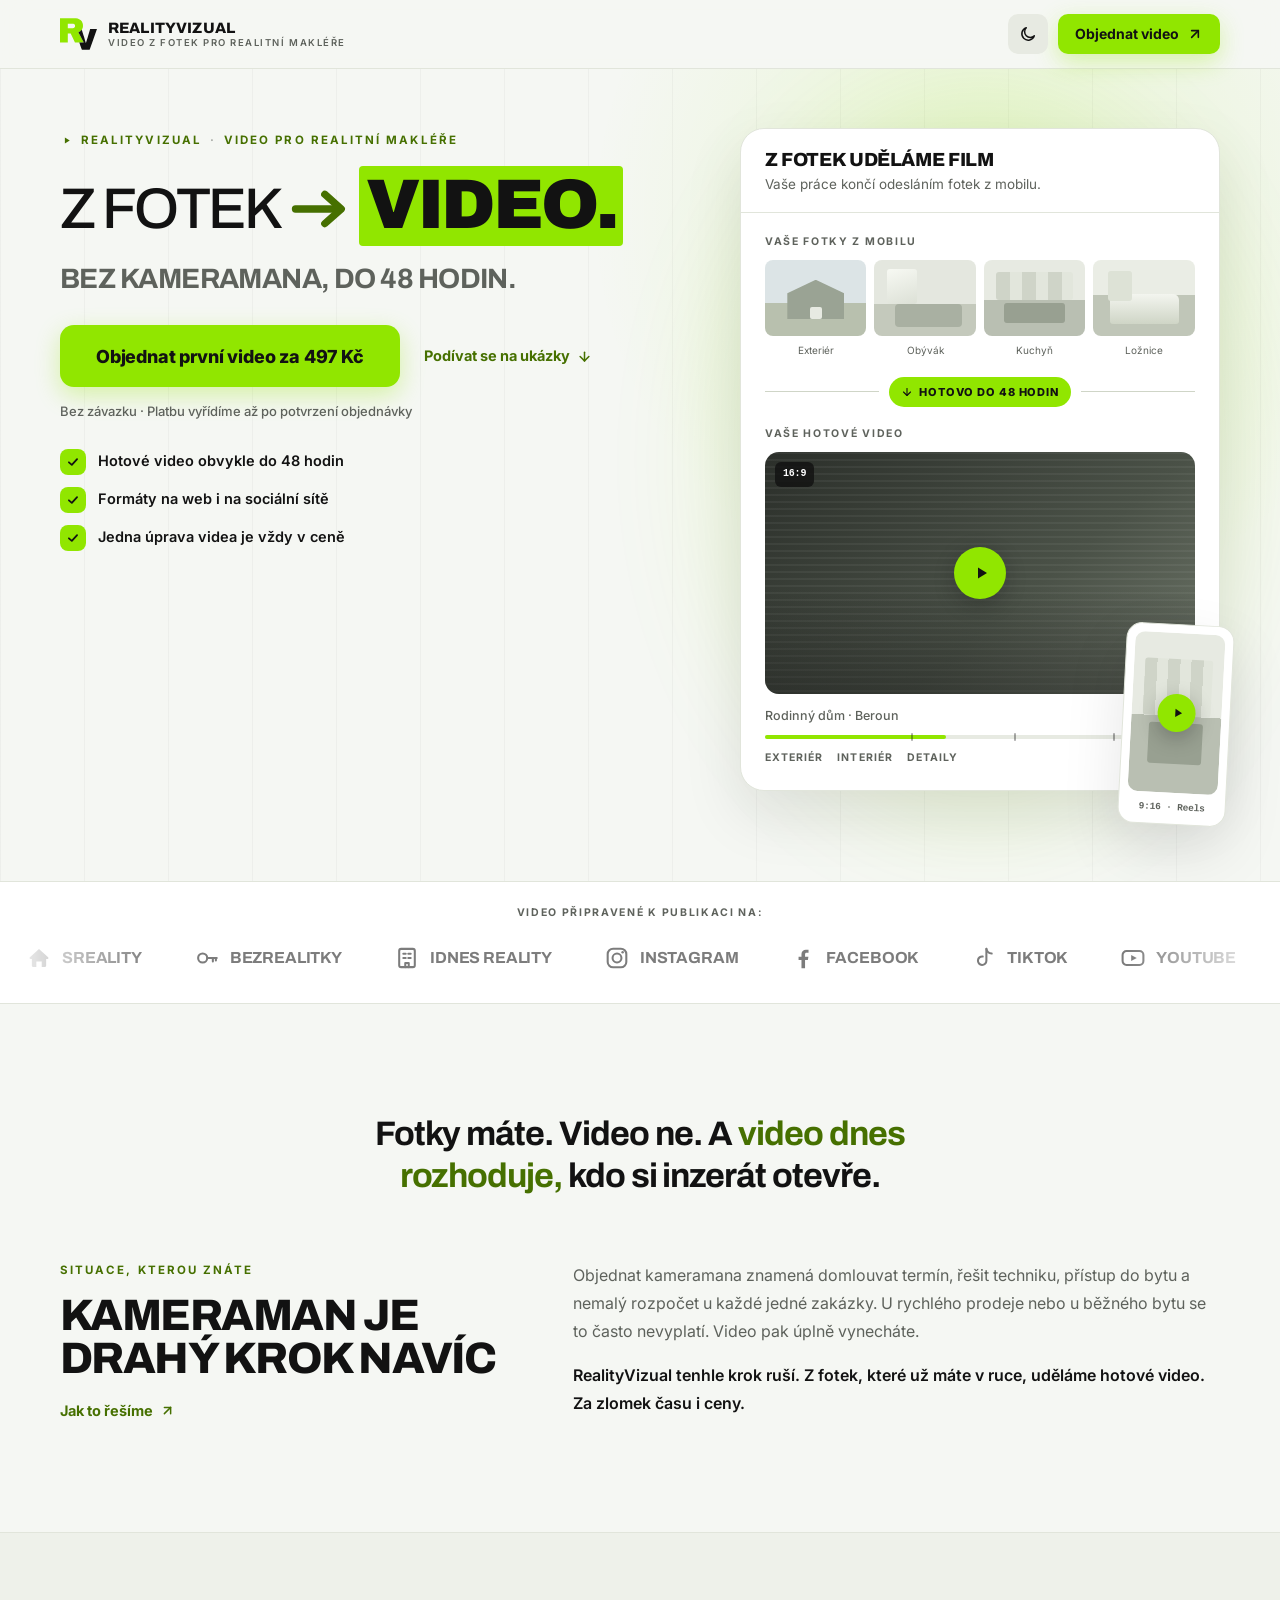
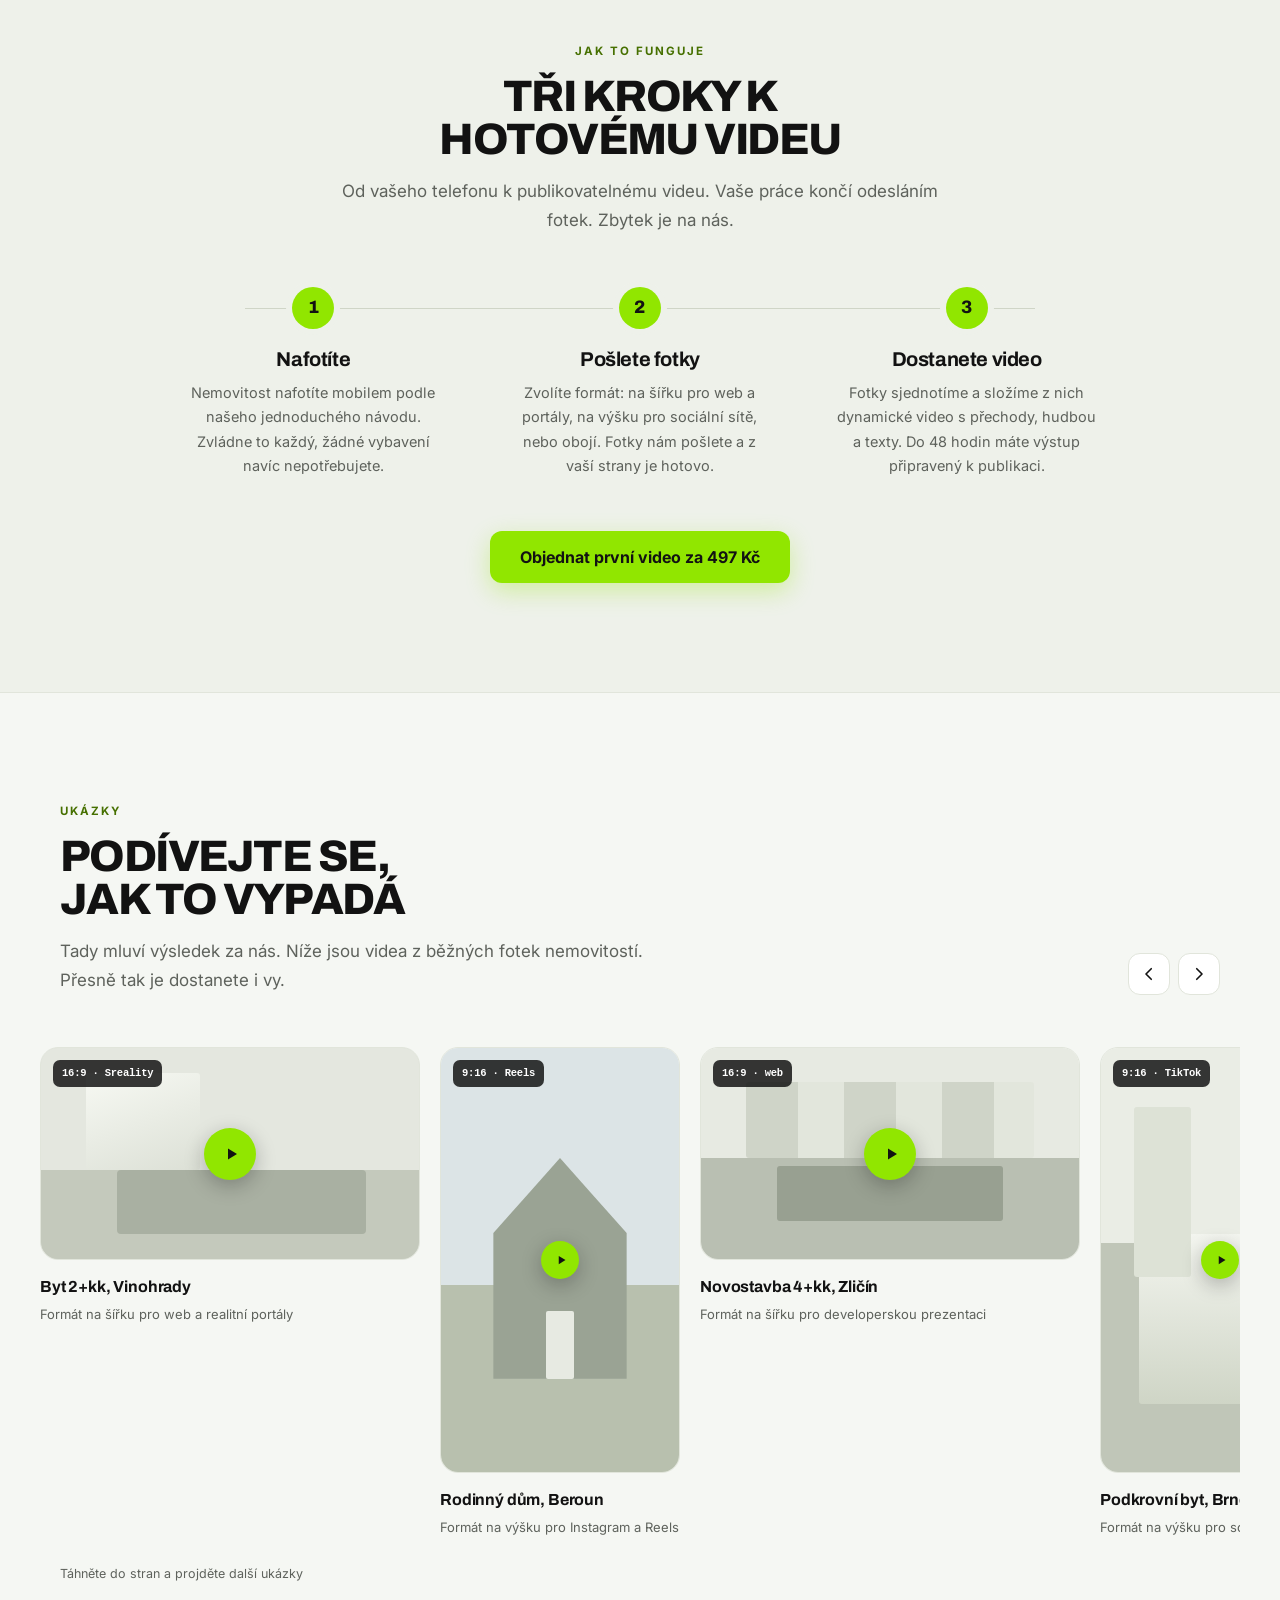
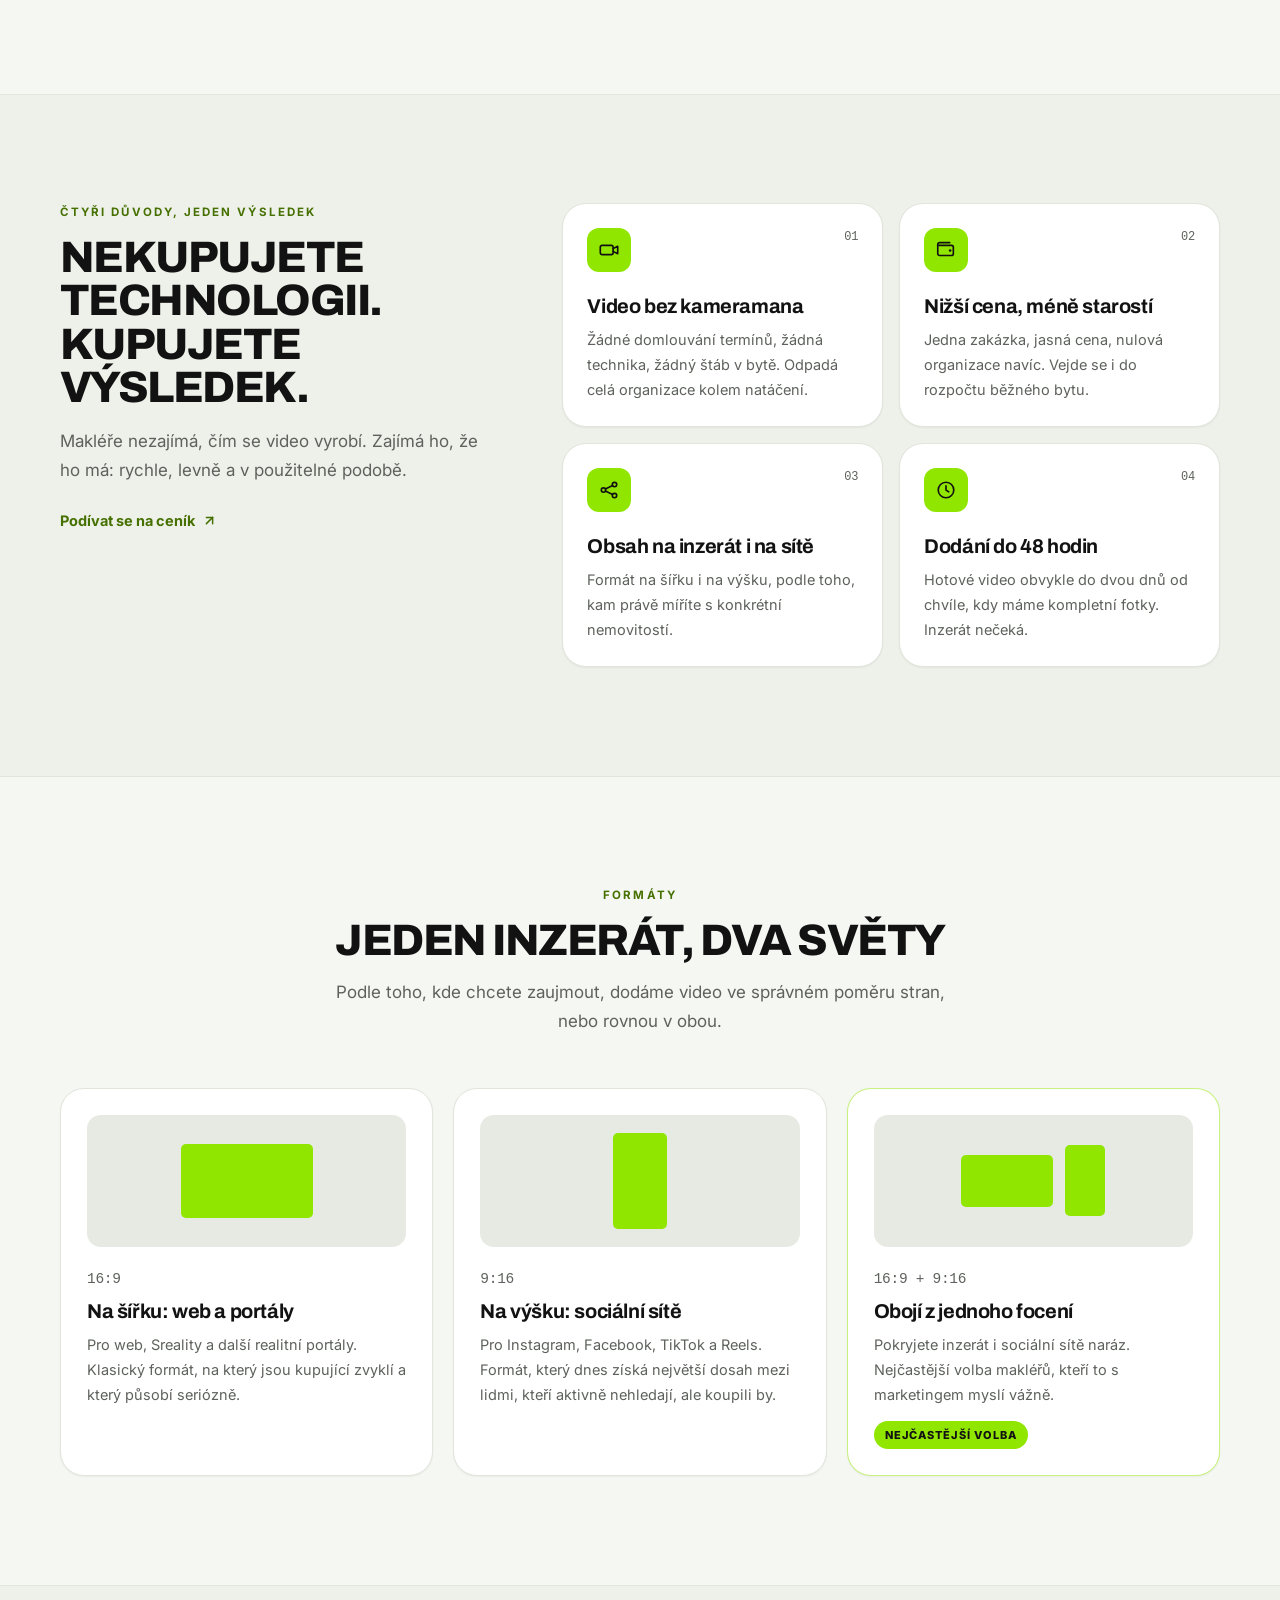
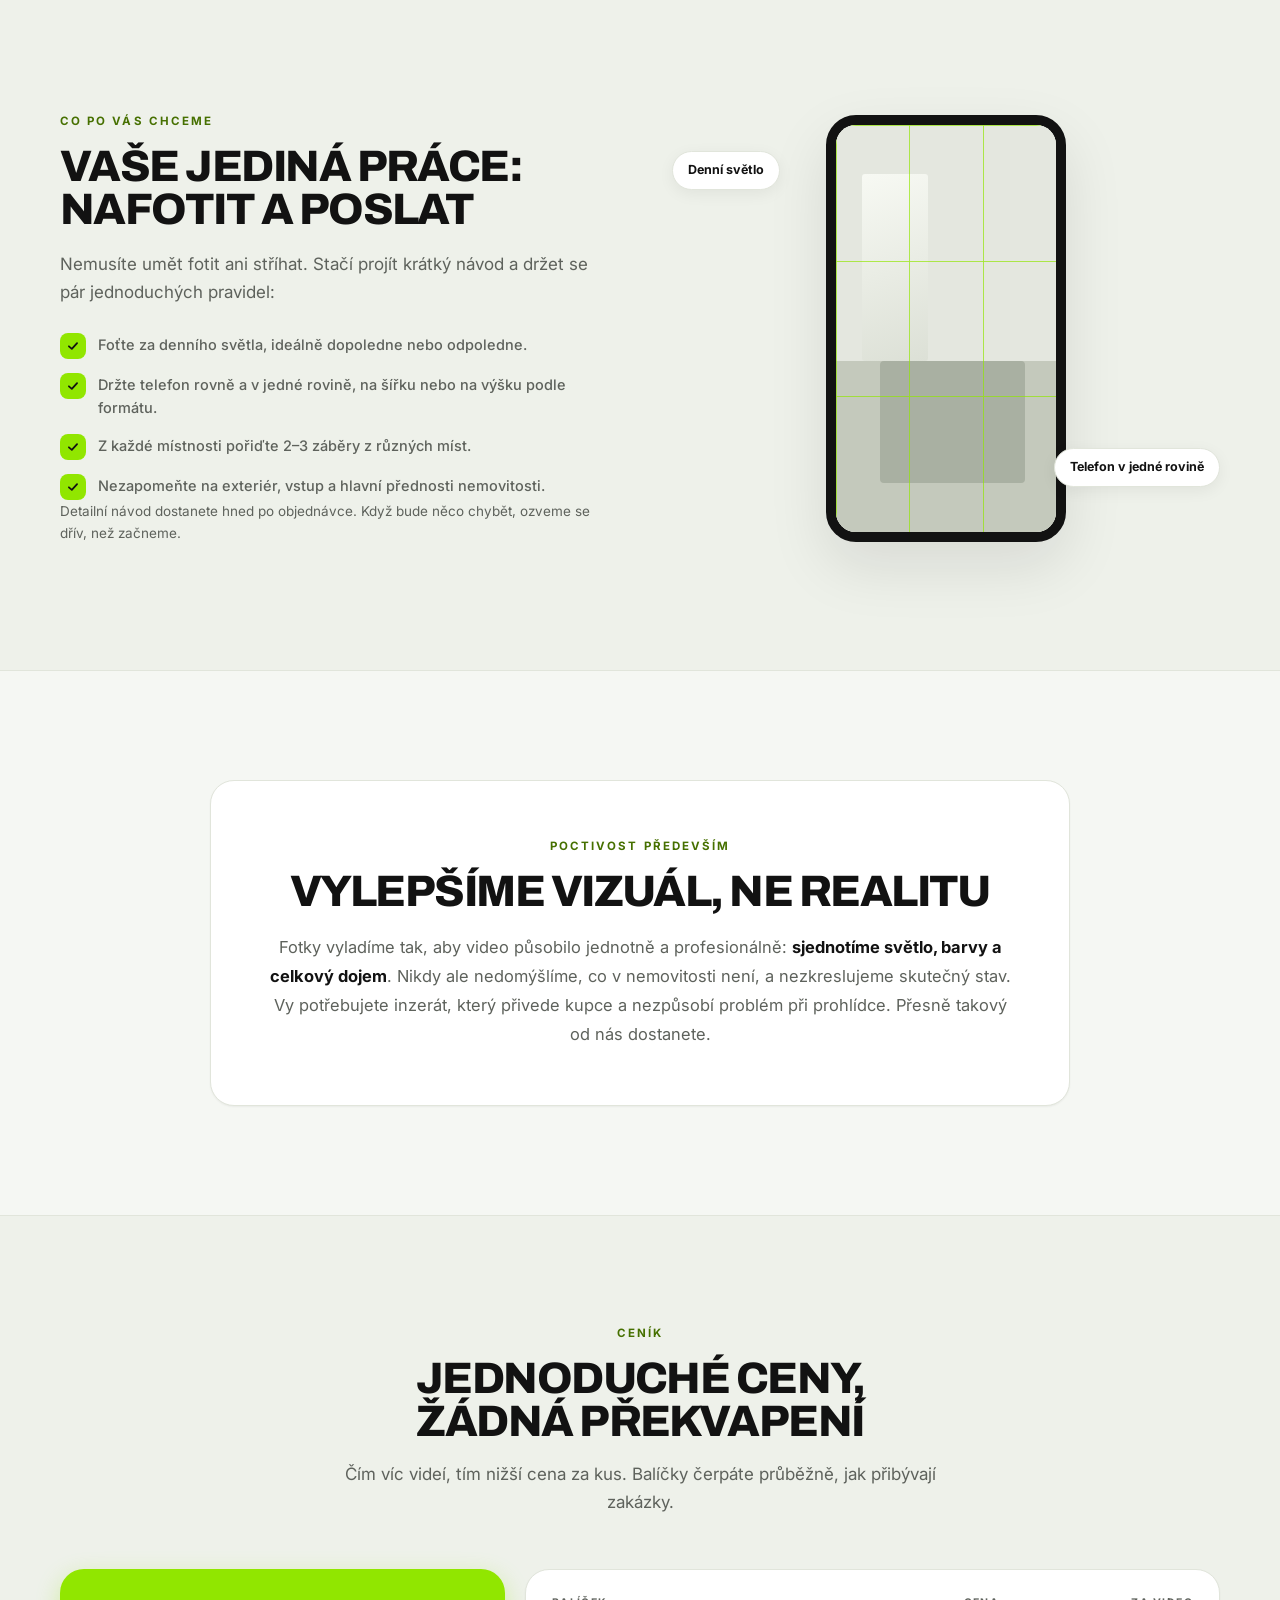
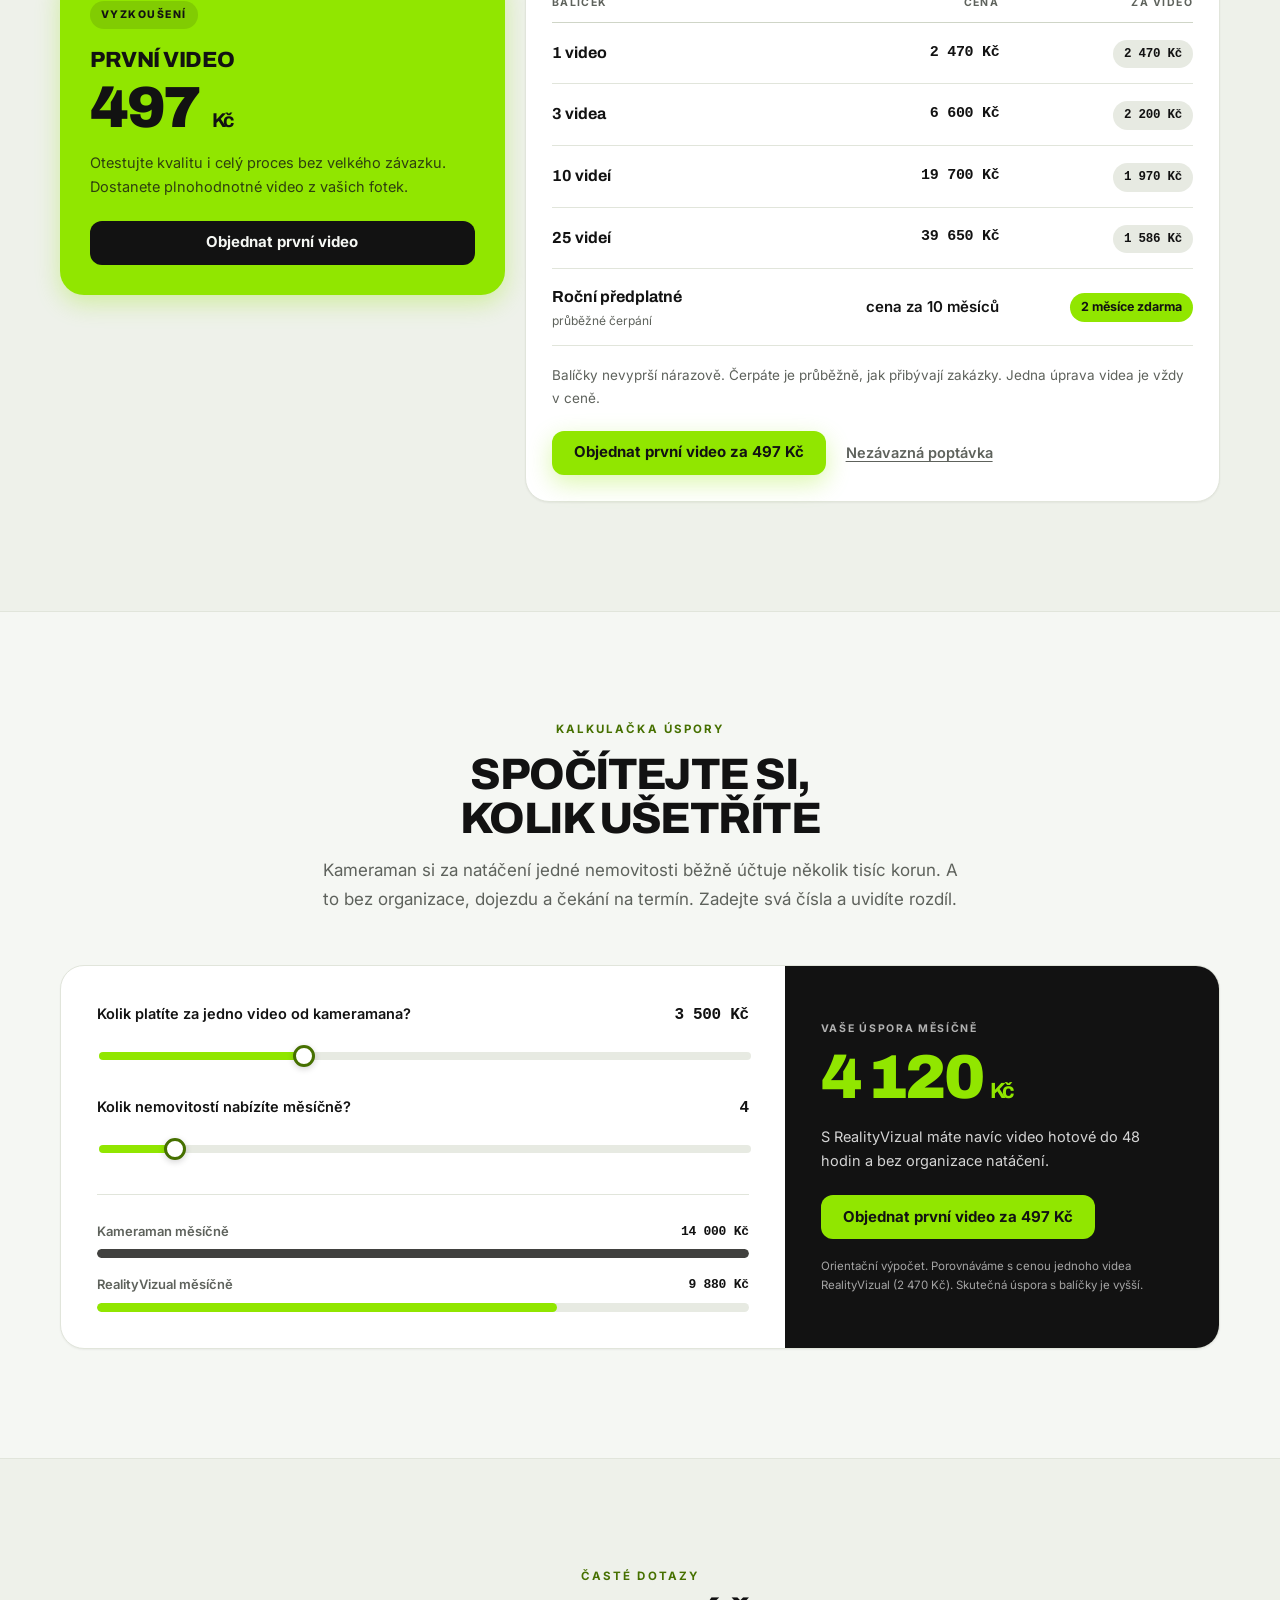
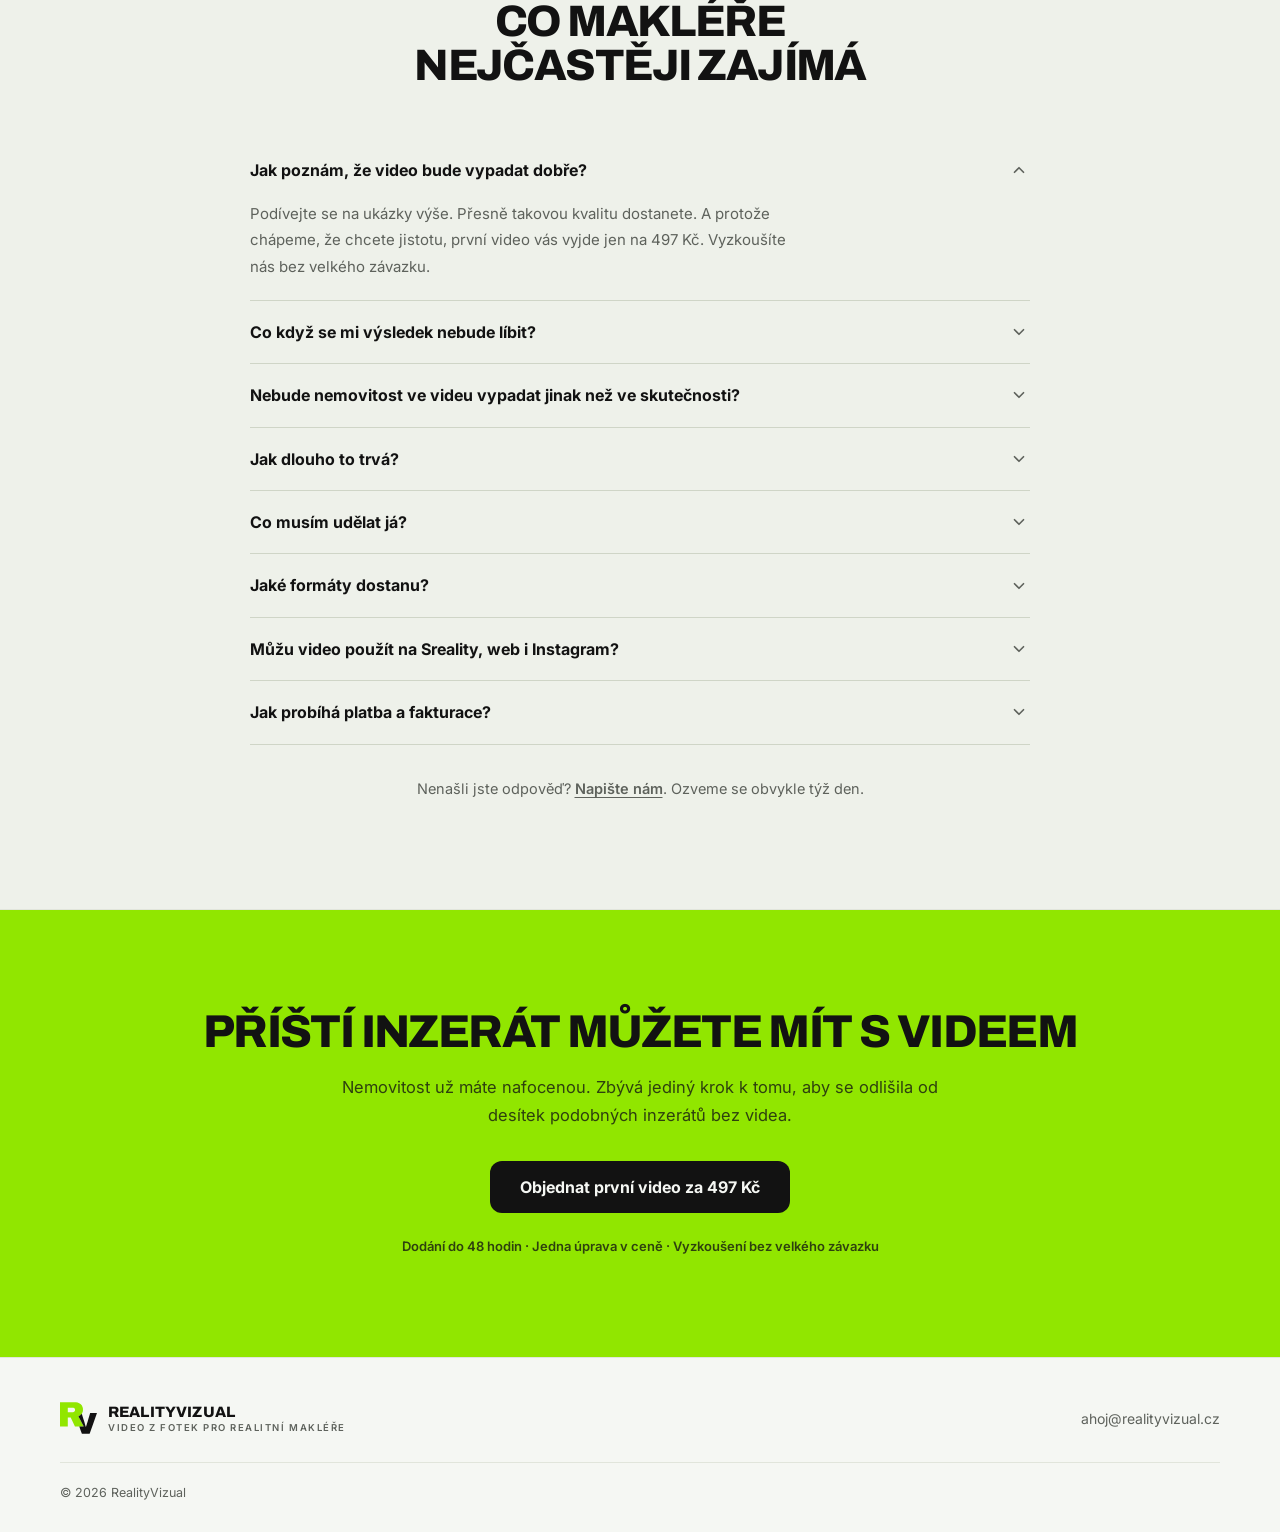
==== commit 6ec3c7ee: "Remove em dashes from site copy Rewrite sentences with periods, colons, or commas instead of em dash" ====
--- a/v2/index.html
+++ b/v2/index.html
@@ -3,13 +3,13 @@
 <head>
 <meta charset="UTF-8">
 <meta name="viewport" content="width=device-width, initial-scale=1">
-<title>RealityVizual — z fotek nemovitosti hotové video do 48 hodin</title>
+<title>RealityVizual · z fotek nemovitosti hotové video do 48 hodin</title>
 <meta name="description" content="RealityVizual promění fotky nemovitosti pořízené mobilem v hotové marketingové video na web, realitní portály i sociální sítě. Bez kameramana, obvykle do 48 hodin.">
 <meta name="theme-color" content="#F5F7F3" media="(prefers-color-scheme: light)">
 <meta name="theme-color" content="#0D0F0C" media="(prefers-color-scheme: dark)">
 <meta property="og:type" content="website">
 <meta property="og:locale" content="cs_CZ">
-<meta property="og:title" content="RealityVizual — z fotek nemovitosti hotové video">
+<meta property="og:title" content="RealityVizual · z fotek nemovitosti hotové video">
 <meta property="og:description" content="Nafoťte nemovitost mobilem, pošlete fotky a dostanete profesionální video na web i sociální sítě. Bez kameramana, do 48 hodin.">
 <link rel="icon" href="assets/favicon.svg" type="image/svg+xml">
 <link rel="apple-touch-icon" href="assets/logo.png">
@@ -29,12 +29,13 @@
 </head>
 <body>
 
+<div id="top"></div>
 <a href="#obsah" class="skip-link">Přeskočit na obsah</a>
 
 <!-- ======================= HLAVIČKA ======================= -->
-<header class="head" id="top">
+<header class="head">
   <div class="wrap head-in">
-    <a href="#top" class="brand" aria-label="RealityVizual — domů">
+    <a href="#top" class="brand" aria-label="RealityVizual · domů">
       <span class="brand-mark" aria-hidden="true">
         <svg viewBox="0 0 489 419"><path class="lm-lime" d="M226.1 321.0L197.7 320.5L169.5 262.5L141.2 204.5L122.1 204.2L103.0 204.0L103.0 262.5L103.0 321.0L51.5 321.0L0.0 321.0L0.0 160.5L0.0 0.0L100.2 0.0C160.3 0.0 204.8 0.4 211.2 1.0C242.2 4.0 268.5 17.3 284.6 38.2C287.0 41.3 291.0 47.8 293.4 52.7C301.8 69.6 304.5 82.7 303.7 103.1C303.1 121.2 299.6 133.3 290.8 148.5C283.0 161.8 268.7 174.6 252.4 182.5C247.2 185.1 243.0 187.4 243.0 187.7C243.0 188.0 258.8 217.8 278.0 254.0C297.2 290.2 313.0 320.0 313.0 320.4C313.0 321.2 259.6 321.6 226.1 321.0Z M182.1 130.4C187.6 127.8 193.2 122.5 196.2 116.7C198.1 113.2 198.5 110.9 198.5 103.0C198.5 92.1 196.9 88.1 190.3 81.9C181.9 74.0 185.0 74.5 141.8 74.2L103.0 73.9L103.0 103.5L103.0 133.1L140.2 132.8C175.8 132.5 177.7 132.4 182.1 130.4Z"/><path class="lm-ink" d="M272.1 370.5C262.7 343.8 255.0 321.7 255.0 321.5C255.0 321.2 268.1 321.0 284.0 321.0C299.9 321.0 313.0 320.7 313.0 320.4C313.0 320.0 297.2 290.2 278.0 254.0C258.8 217.8 243.0 188.0 243.0 187.7C243.0 187.4 247.2 185.1 252.4 182.5C257.6 180.0 264.7 175.7 268.2 173.1C274.7 168.1 284.8 158.0 286.7 154.5C287.4 153.4 288.1 152.7 288.3 153.0C288.6 153.3 300.6 192.7 315.0 240.5C329.4 288.4 341.4 327.7 341.6 328.0C341.9 328.2 342.4 327.9 342.8 327.3C343.2 326.7 355.9 285.2 371.0 235.1L398.5 144.0L443.6 144.0L488.7 144.0L440.1 281.5L391.6 419.0L340.4 419.0L289.3 419.0L272.1 370.5Z"/></svg>
       </span>
@@ -229,7 +230,7 @@
 <section class="section" id="sluzba">
   <div class="wrap">
     <div class="statement reveal">
-      <p>Fotky máte. Video ne — a přesně <span class="hl">video dnes rozhoduje,</span> kdo si inzerát otevře.</p>
+      <p>Fotky máte. Video ne. A <span class="hl">video dnes rozhoduje,</span> kdo si inzerát otevře.</p>
     </div>
 
     <div class="split">
@@ -241,8 +242,8 @@
         </a>
       </div>
       <div class="split-r reveal" style="--d:.08s">
-        <p>Objednat kameramana znamená domlouvat termín, řešit techniku, přístup do bytu a nemalý rozpočet u každé jedné zakázky. U rychlého prodeje nebo u běžného bytu se to často nevyplatí — a tak video úplně vynecháte.</p>
-        <p class="punch">RealityVizual tenhle krok ruší. Z fotek, které už máte v ruce, vytvoříme hotové video — za zlomek času i ceny.</p>
+        <p>Objednat kameramana znamená domlouvat termín, řešit techniku, přístup do bytu a nemalý rozpočet u každé jedné zakázky. U rychlého prodeje nebo u běžného bytu se to často nevyplatí. Video pak úplně vynecháte.</p>
+        <p class="punch">RealityVizual tenhle krok ruší. Z fotek, které už máte v ruce, uděláme hotové video. Za zlomek času i ceny.</p>
       </div>
     </div>
   </div>
@@ -254,7 +255,7 @@
     <div class="sec-head">
       <p class="eyebrow">Jak to funguje</p>
       <h2>Tři kroky k hotovému videu</h2>
-      <p class="lead">Od vašeho telefonu k publikovatelnému videu. Vaše práce končí odesláním fotek — zbytek je na nás.</p>
+      <p class="lead">Od vašeho telefonu k publikovatelnému videu. Vaše práce končí odesláním fotek. Zbytek je na nás.</p>
     </div>
 
     <div class="steps">
@@ -267,7 +268,7 @@
       <article class="step reveal" style="--d:.1s">
         <span class="step-num">2</span>
         <h3>Pošlete fotky</h3>
-        <p>Zvolíte formát — na šířku pro web a portály, na výšku pro sociální sítě, nebo obojí. Fotky nám pošlete a z vaší strany je hotovo.</p>
+        <p>Zvolíte formát: na šířku pro web a portály, na výšku pro sociální sítě, nebo obojí. Fotky nám pošlete a z vaší strany je hotovo.</p>
       </article>
       <article class="step reveal" style="--d:.2s">
         <span class="step-num">3</span>
@@ -289,7 +290,7 @@
       <div class="reveal">
         <p class="eyebrow">Ukázky</p>
         <h2>Podívejte se, jak to vypadá</h2>
-        <p class="lead">Tady mluví výsledek za nás. Níže jsou videa vytvořená z běžných fotek nemovitostí — přesně tak, jak je dostanete i vy.</p>
+        <p class="lead">Tady mluví výsledek za nás. Níže jsou videa z běžných fotek nemovitostí. Přesně tak je dostanete i vy.</p>
       </div>
       <div class="reel-nav">
         <button class="reel-btn" data-reel="prev" aria-label="Předchozí ukázky">
@@ -373,7 +374,7 @@
       <div class="split-l reveal">
         <p class="eyebrow">Čtyři důvody, jeden výsledek</p>
         <h2>Nekupujete technologii. Kupujete výsledek.</h2>
-        <p class="lead">Makléře nezajímá, čím se video vyrobí. Zajímá ho, že ho má — rychle, levně a v použitelné podobě.</p>
+        <p class="lead">Makléře nezajímá, čím se video vyrobí. Zajímá ho, že ho má: rychle, levně a v použitelné podobě.</p>
         <a href="#cenik" class="link-arrow">Podívat se na ceník
           <svg class="ico" viewBox="0 0 24 24" fill="none" stroke="currentColor" stroke-width="2.4" stroke-linecap="round" stroke-linejoin="round" aria-hidden="true"><path d="M7 7h10v10"/><path d="M7 17 17 7"/></svg>
         </a>
@@ -410,7 +411,7 @@
             <span class="card-num mono">03</span>
           </div>
           <h3>Obsah na inzerát i na sítě</h3>
-          <p>Formát na šířku i na výšku — podle toho, kam právě míříte s konkrétní nemovitostí.</p>
+          <p>Formát na šířku i na výšku, podle toho, kam právě míříte s konkrétní nemovitostí.</p>
         </article>
 
         <article class="card reveal" style="--d:.18s">
@@ -434,21 +435,21 @@
     <div class="sec-head">
       <p class="eyebrow">Formáty</p>
       <h2>Jeden inzerát, dva světy</h2>
-      <p class="lead">Podle toho, kde chcete zaujmout, dodáme video ve správném poměru stran — nebo rovnou v obou.</p>
+      <p class="lead">Podle toho, kde chcete zaujmout, dodáme video ve správném poměru stran, nebo rovnou v obou.</p>
     </div>
 
     <div class="formats">
       <article class="format reveal">
         <div class="format-vis" aria-hidden="true"><span class="ratio ratio--wide"></span></div>
         <p class="format-ratio mono">16:9</p>
-        <h3>Na šířku — pro web a portály</h3>
+        <h3>Na šířku: web a portály</h3>
         <p>Pro web, Sreality a další realitní portály. Klasický formát, na který jsou kupující zvyklí a který působí seriózně.</p>
       </article>
 
       <article class="format reveal" style="--d:.08s">
         <div class="format-vis" aria-hidden="true"><span class="ratio ratio--tall"></span></div>
         <p class="format-ratio mono">9:16</p>
-        <h3>Na výšku — pro sociální sítě</h3>
+        <h3>Na výšku: sociální sítě</h3>
         <p>Pro Instagram, Facebook, TikTok a Reels. Formát, který dnes získá největší dosah mezi lidmi, kteří aktivně nehledají, ale koupili by.</p>
       </article>
 
@@ -473,7 +474,7 @@
         <p class="lead">Nemusíte umět fotit ani stříhat. Stačí projít krátký návod a držet se pár jednoduchých pravidel:</p>
         <ul class="ticks ticks--list">
           <li><span class="tick" aria-hidden="true"><svg viewBox="0 0 24 24" fill="none" stroke="currentColor" stroke-width="3" stroke-linecap="round" stroke-linejoin="round"><path d="M5 12.5 10 17 19 7"/></svg></span>Foťte za denního světla, ideálně dopoledne nebo odpoledne.</li>
-          <li><span class="tick" aria-hidden="true"><svg viewBox="0 0 24 24" fill="none" stroke="currentColor" stroke-width="3" stroke-linecap="round" stroke-linejoin="round"><path d="M5 12.5 10 17 19 7"/></svg></span>Držte telefon rovně a v jedné rovině — na šířku, nebo na výšku podle formátu.</li>
+          <li><span class="tick" aria-hidden="true"><svg viewBox="0 0 24 24" fill="none" stroke="currentColor" stroke-width="3" stroke-linecap="round" stroke-linejoin="round"><path d="M5 12.5 10 17 19 7"/></svg></span>Držte telefon rovně a v jedné rovině, na šířku nebo na výšku podle formátu.</li>
           <li><span class="tick" aria-hidden="true"><svg viewBox="0 0 24 24" fill="none" stroke="currentColor" stroke-width="3" stroke-linecap="round" stroke-linejoin="round"><path d="M5 12.5 10 17 19 7"/></svg></span>Z každé místnosti pořiďte 2–3 záběry z různých míst.</li>
           <li><span class="tick" aria-hidden="true"><svg viewBox="0 0 24 24" fill="none" stroke="currentColor" stroke-width="3" stroke-linecap="round" stroke-linejoin="round"><path d="M5 12.5 10 17 19 7"/></svg></span>Nezapomeňte na exteriér, vstup a hlavní přednosti nemovitosti.</li>
         </ul>
@@ -500,7 +501,7 @@
     <div class="honest reveal">
       <p class="eyebrow">Poctivost především</p>
       <h2>Vylepšíme vizuál, ne realitu</h2>
-      <p>Fotky vyladíme tak, aby video působilo jednotně a profesionálně — <strong>sjednotíme světlo, barvy a celkový dojem</strong>. Nikdy ale nedomýšlíme, co v nemovitosti není, a nezkreslujeme skutečný stav. Vy potřebujete inzerát, který přivede kupce a nezpůsobí problém při prohlídce. Přesně takový od nás dostanete.</p>
+      <p>Fotky vyladíme tak, aby video působilo jednotně a profesionálně: <strong>sjednotíme světlo, barvy a celkový dojem</strong>. Nikdy ale nedomýšlíme, co v nemovitosti není, a nezkreslujeme skutečný stav. Vy potřebujete inzerát, který přivede kupce a nezpůsobí problém při prohlídce. Přesně takový od nás dostanete.</p>
     </div>
   </div>
 </section>
@@ -553,7 +554,7 @@
           <span class="plan-per"><span class="chip chip--lime">2 měsíce zdarma</span></span>
         </div>
 
-        <p class="note">Balíčky nevyprší nárazově — čerpáte je průběžně, jak přibývají zakázky. Jedna úprava videa je vždy v ceně.</p>
+        <p class="note">Balíčky nevyprší nárazově. Čerpáte je průběžně, jak přibývají zakázky. Jedna úprava videa je vždy v ceně.</p>
         <div class="plans-cta">
           <a href="#kontakt" class="btn btn-primary" data-quiz-open>Objednat první video za 497 Kč</a>
           <a href="#kontakt" class="text-link" data-quiz-open>Nezávazná poptávka</a>
@@ -569,7 +570,7 @@
     <div class="sec-head">
       <p class="eyebrow">Kalkulačka úspory</p>
       <h2>Spočítejte si, kolik ušetříte</h2>
-      <p class="lead">Kameraman si za natáčení jedné nemovitosti běžně účtuje několik tisíc korun — a to bez organizace, dojezdu a čekání na termín. Zadejte svá čísla a uvidíte rozdíl.</p>
+      <p class="lead">Kameraman si za natáčení jedné nemovitosti běžně účtuje několik tisíc korun. A to bez organizace, dojezdu a čekání na termín. Zadejte svá čísla a uvidíte rozdíl.</p>
     </div>
 
     <div class="kalk reveal">
@@ -624,7 +625,7 @@
     <div class="faq">
       <details class="qa" open>
         <summary>Jak poznám, že video bude vypadat dobře?<span class="qa-mark" aria-hidden="true"><svg viewBox="0 0 24 24" fill="none" stroke="currentColor" stroke-width="2.2" stroke-linecap="round" stroke-linejoin="round"><path d="m6 9 6 6 6-6"/></svg></span></summary>
-        <div class="qa-body">Podívejte se na ukázky výše — přesně takovou kvalitu dostanete. A protože chápeme, že chcete jistotu, první video vás vyjde jen na 497 Kč. Vyzkoušíte nás bez velkého závazku.</div>
+        <div class="qa-body">Podívejte se na ukázky výše. Přesně takovou kvalitu dostanete. A protože chápeme, že chcete jistotu, první video vás vyjde jen na 497 Kč. Vyzkoušíte nás bez velkého závazku.</div>
       </details>
       <details class="qa">
         <summary>Co když se mi výsledek nebude líbit?<span class="qa-mark" aria-hidden="true"><svg viewBox="0 0 24 24" fill="none" stroke="currentColor" stroke-width="2.2" stroke-linecap="round" stroke-linejoin="round"><path d="m6 9 6 6 6-6"/></svg></span></summary>
@@ -644,7 +645,7 @@
       </details>
       <details class="qa">
         <summary>Jaké formáty dostanu?<span class="qa-mark" aria-hidden="true"><svg viewBox="0 0 24 24" fill="none" stroke="currentColor" stroke-width="2.2" stroke-linecap="round" stroke-linejoin="round"><path d="m6 9 6 6 6-6"/></svg></span></summary>
-        <div class="qa-body">Na šířku pro web a portály, na výšku pro sociální sítě, nebo obojí — podle toho, co si zvolíte.</div>
+        <div class="qa-body">Na šířku pro web a portály, na výšku pro sociální sítě, nebo obojí. Podle toho, co si zvolíte.</div>
       </details>
       <details class="qa">
         <summary>Můžu video použít na Sreality, web i Instagram?<span class="qa-mark" aria-hidden="true"><svg viewBox="0 0 24 24" fill="none" stroke="currentColor" stroke-width="2.2" stroke-linecap="round" stroke-linejoin="round"><path d="m6 9 6 6 6-6"/></svg></span></summary>
@@ -656,7 +657,7 @@
       </details>
     </div>
 
-    <p class="faq-more">Nenašli jste odpověď? <a href="#kontakt" class="text-link" data-quiz-open>Napište nám</a> — ozveme se obvykle týž den.</p>
+    <p class="faq-more">Nenašli jste odpověď? <a href="#kontakt" class="text-link" data-quiz-open>Napište nám</a>. Ozveme se obvykle týž den.</p>
   </div>
 </section>
 
@@ -726,7 +727,7 @@
       <!-- 2 -->
       <section class="quiz-step" data-step="2">
         <h2 class="quiz-q">Kam video poputuje?</h2>
-        <p class="quiz-help">Formát určuje, jak budete fotit — návod pošleme podle vaší volby.</p>
+        <p class="quiz-help">Formát určuje, jak budete fotit. Návod pošleme podle vaší volby.</p>
         <div class="quiz-options">
           <button type="button" class="quiz-opt" data-q="format" data-value="Na šířku 16:9 (web a portály)">
             <span class="quiz-opt-main">Na web a realitní portály</span>
@@ -783,10 +784,10 @@
 
         <div class="quiz-recap">
           <dl>
-            <div class="row"><dt>Nemovitost</dt><dd id="recap-typ">—</dd></div>
-            <div class="row"><dt>Formát</dt><dd id="recap-format">—</dd></div>
-            <div class="row"><dt>Fotky</dt><dd id="recap-fotky">—</dd></div>
-            <div class="row"><dt>Objem</dt><dd id="recap-objem">—</dd></div>
+            <div class="row"><dt>Nemovitost</dt><dd id="recap-typ">-</dd></div>
+            <div class="row"><dt>Formát</dt><dd id="recap-format">-</dd></div>
+            <div class="row"><dt>Fotky</dt><dd id="recap-fotky">-</dd></div>
+            <div class="row"><dt>Objem</dt><dd id="recap-objem">-</dd></div>
           </dl>
           <p class="quiz-tip" id="quiz-tip"></p>
         </div>
@@ -796,7 +797,7 @@
           <input type="hidden" name="form-name" value="objednavka">
           <p hidden><label>Nevyplňujte toto pole: <input name="bot-field"></label></p>
 
-          <!-- odpovědi z kvízu — doplní je JS před odesláním -->
+          <!-- odpovědi z kvízu, doplní je JS před odesláním -->
           <input type="hidden" name="typ" id="q-typ">
           <input type="hidden" name="format" id="q-format">
           <input type="hidden" name="fotky" id="q-fotky">
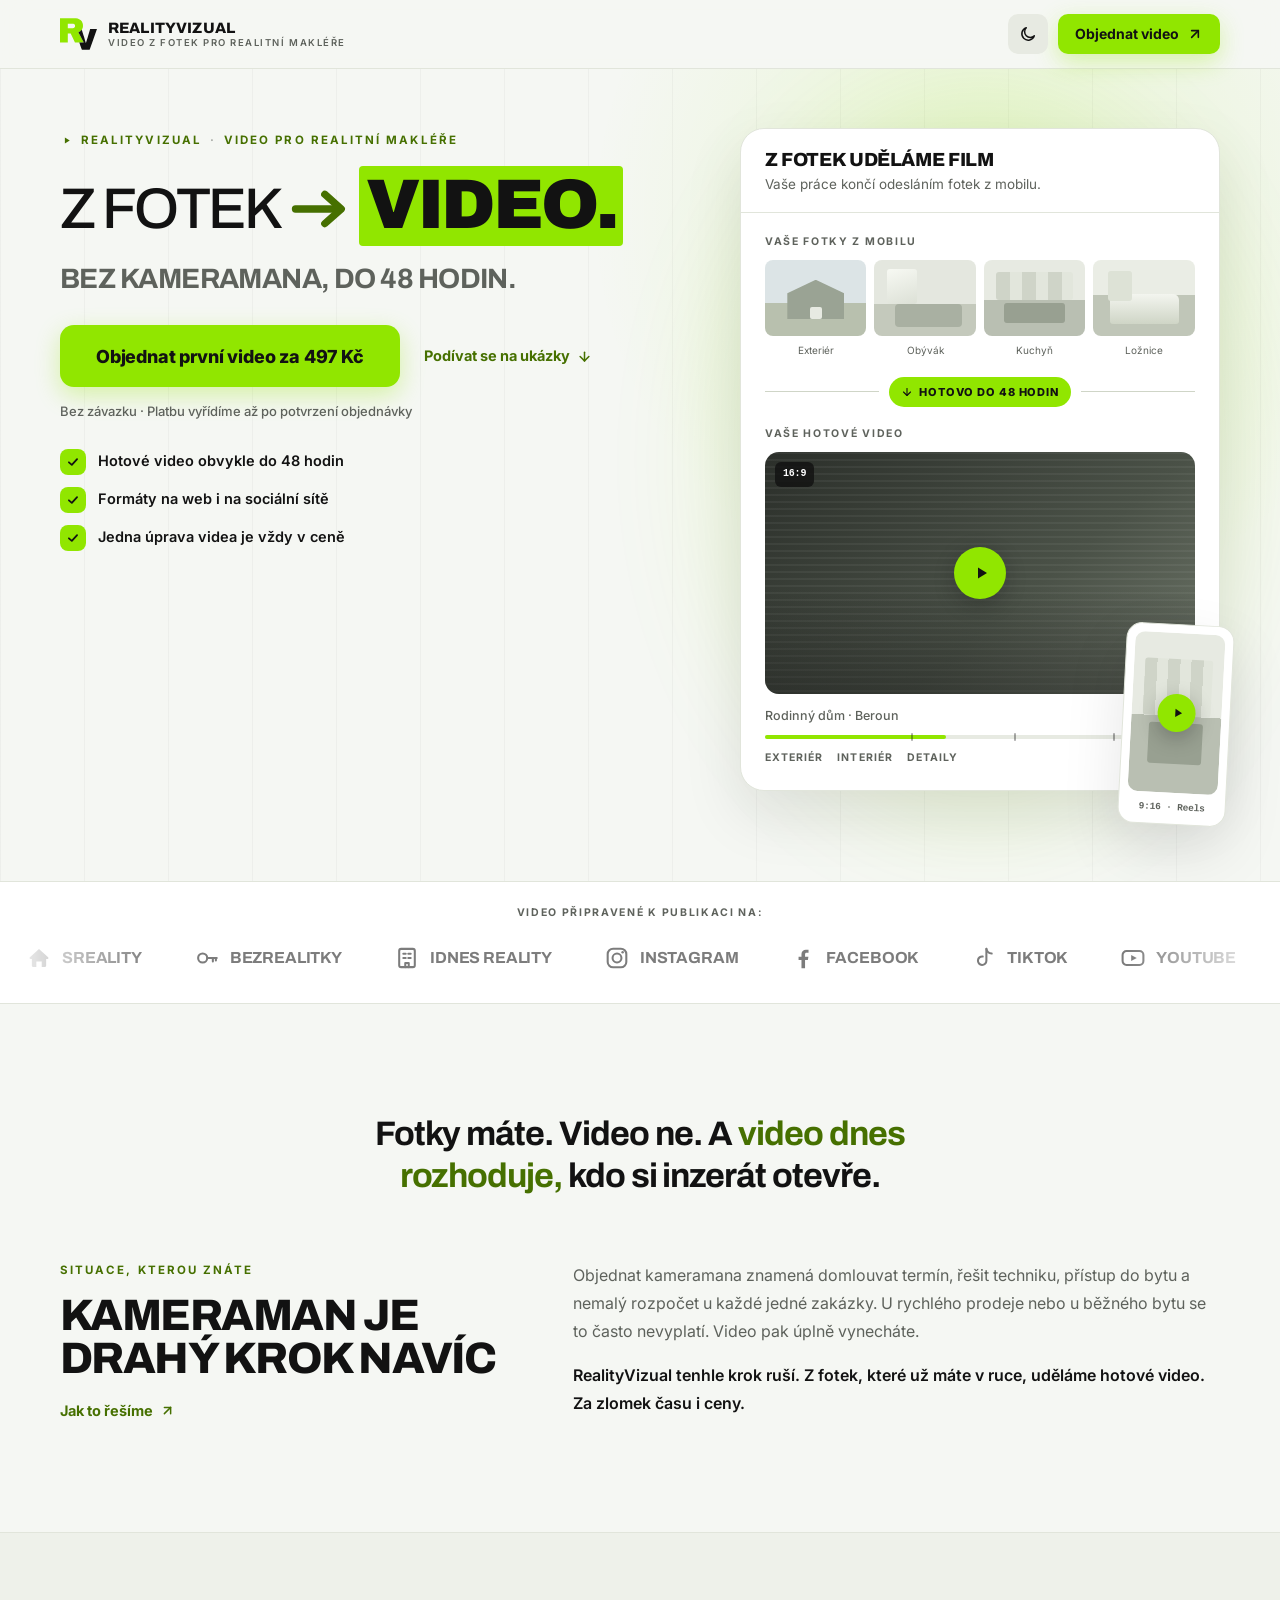
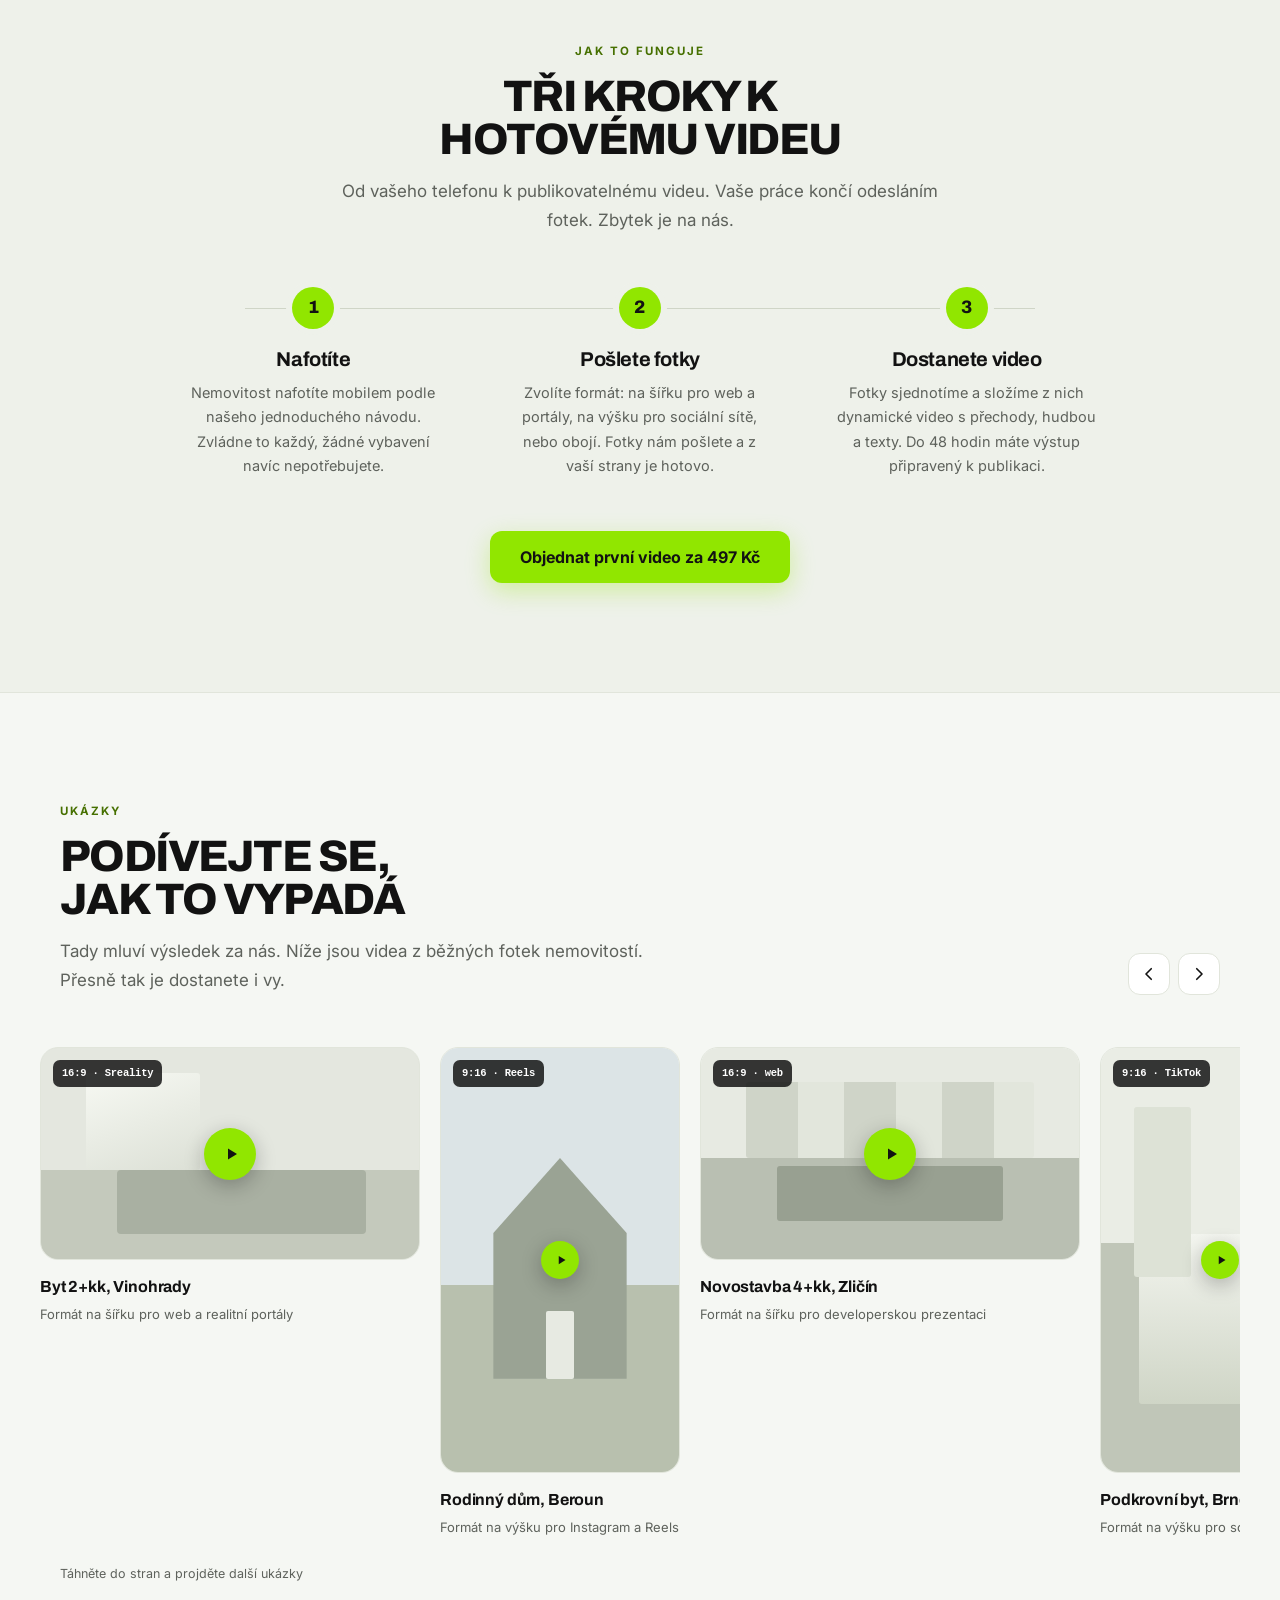
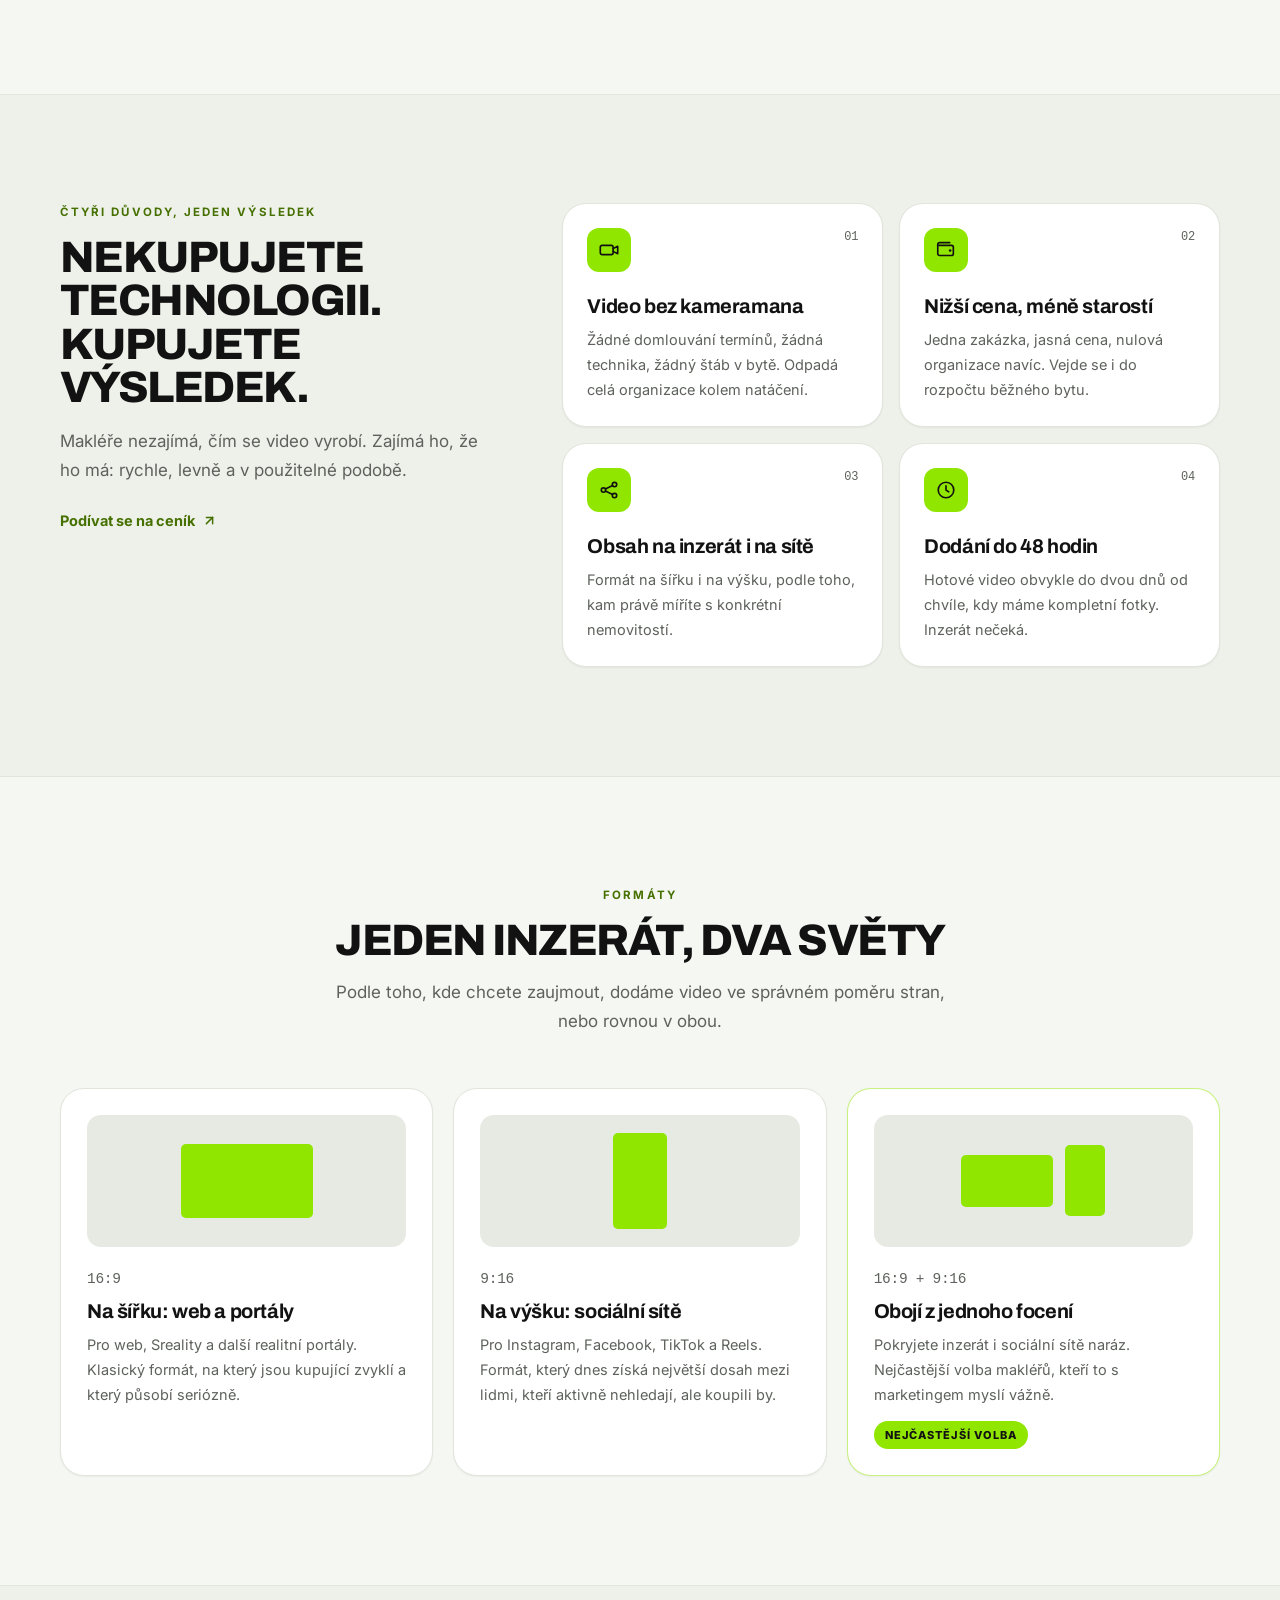
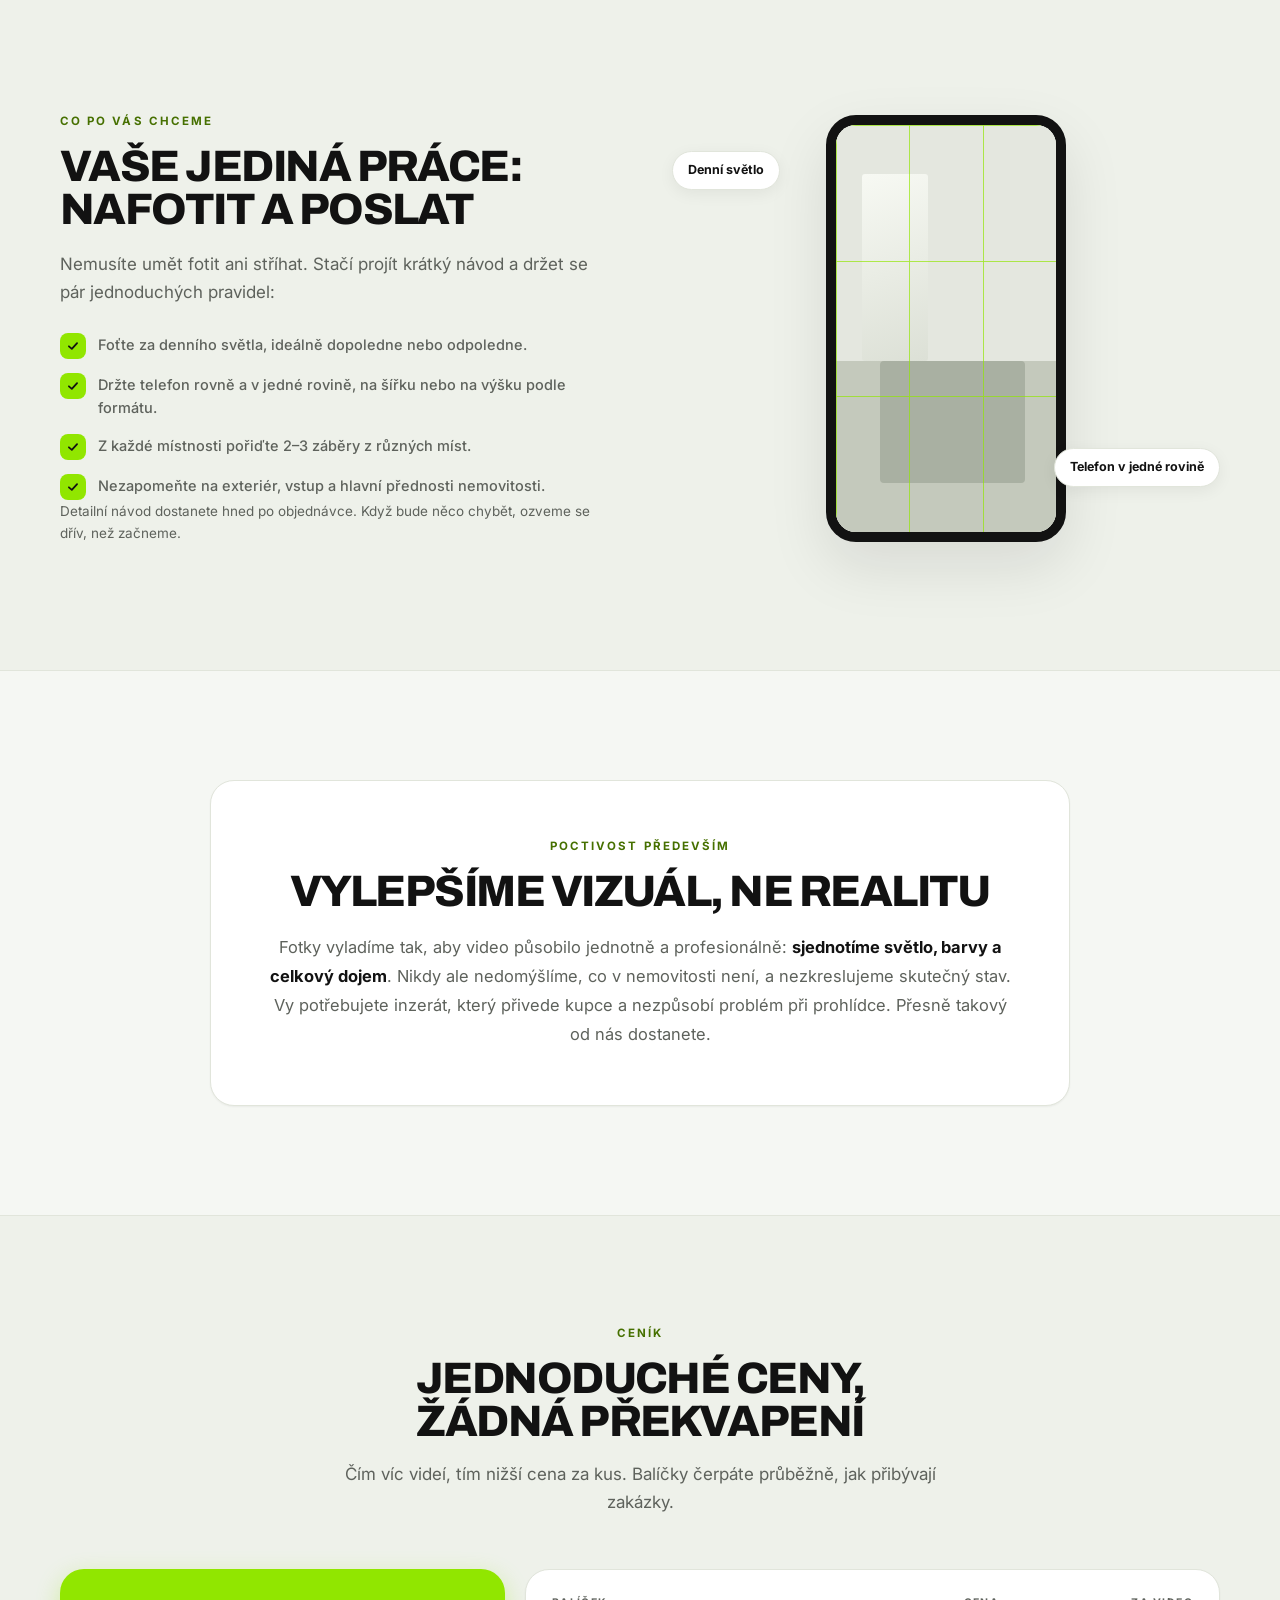
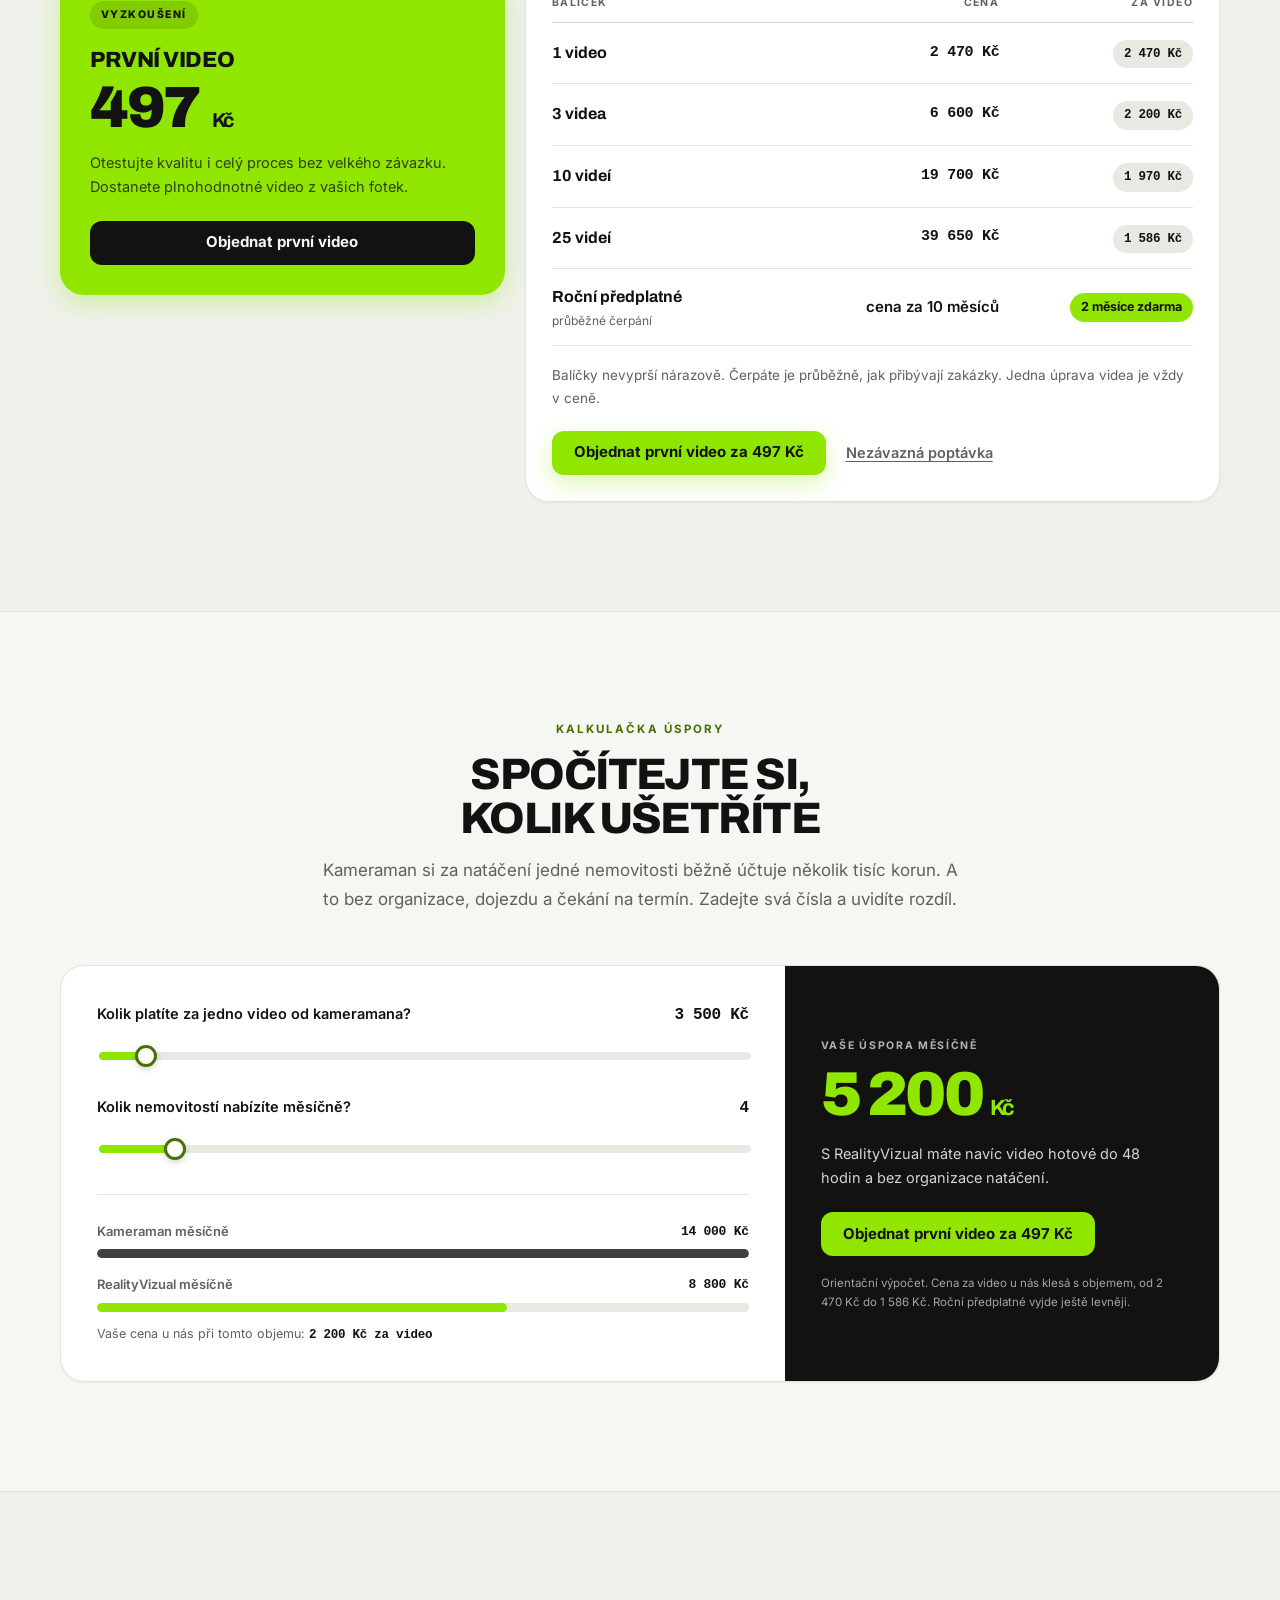
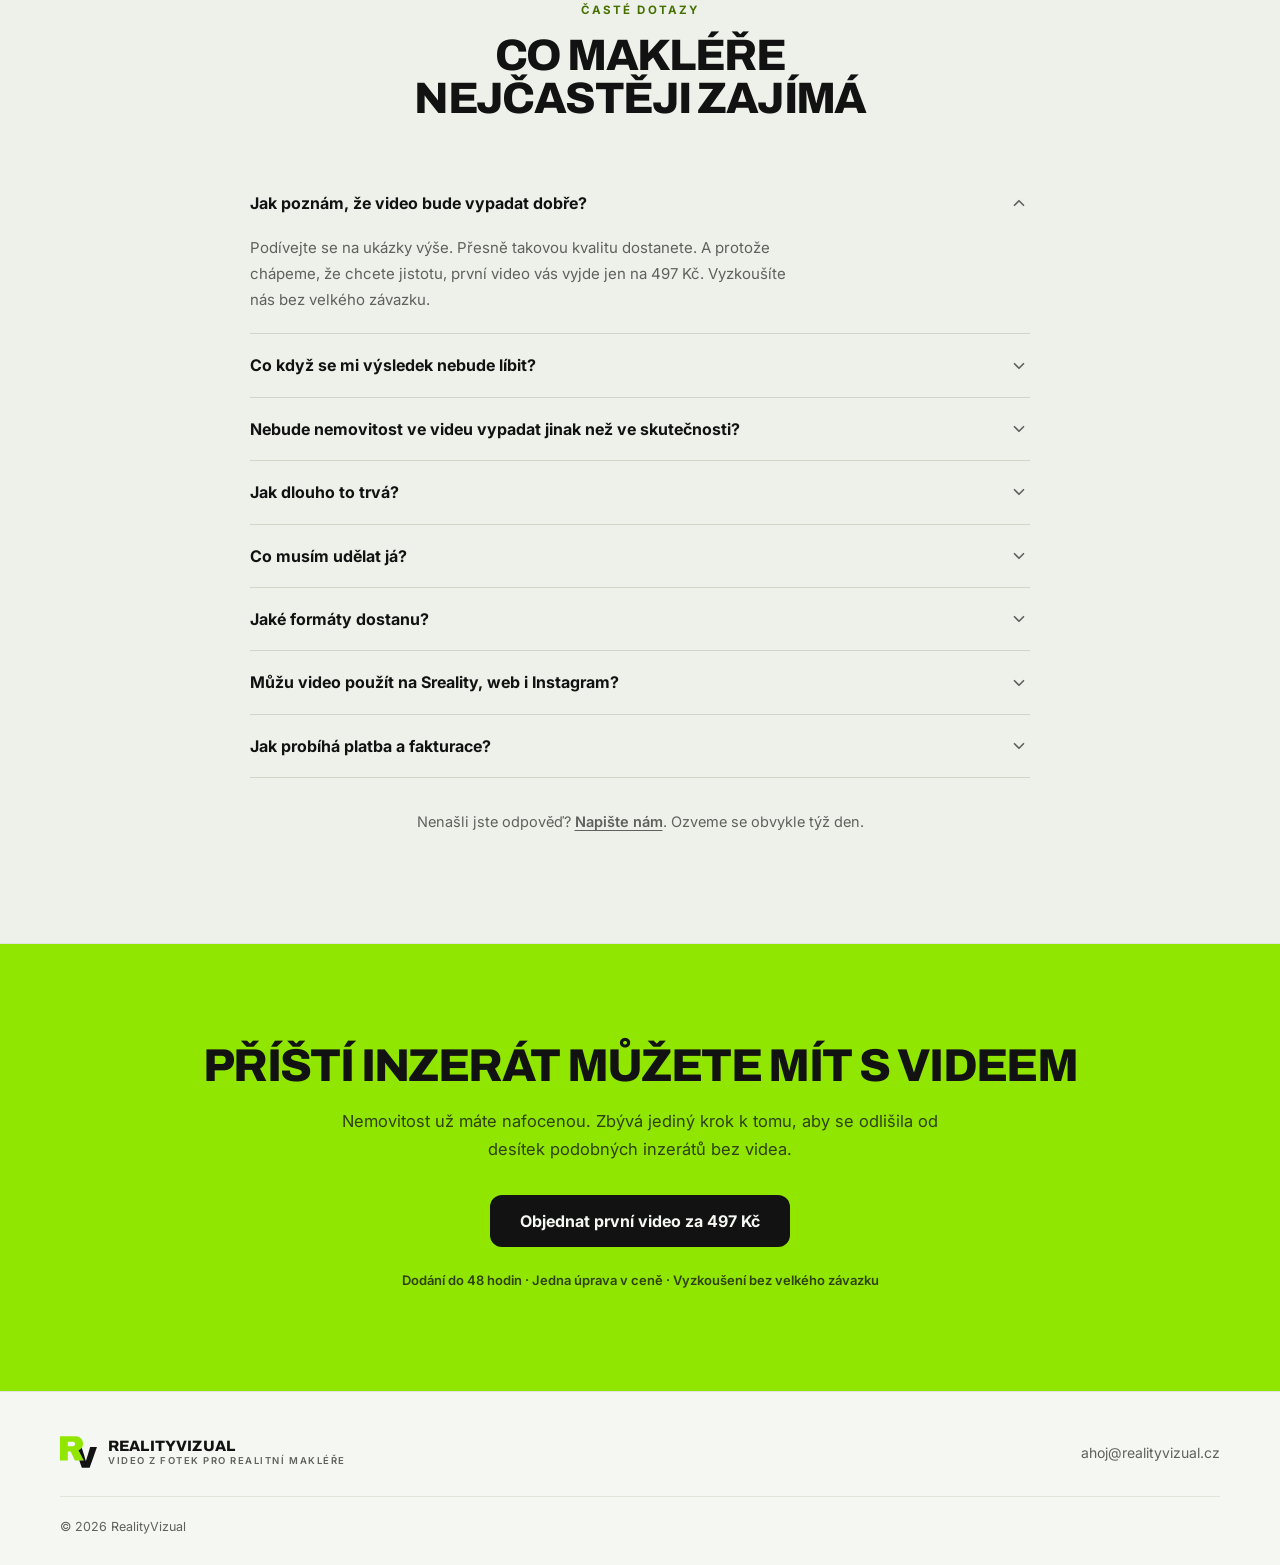
==== commit d6625390: "Make calculator use tiered RV pricing and guarantee positive savings RealityVizual price per video n" ====
--- a/v2/index.html
+++ b/v2/index.html
@@ -580,7 +580,7 @@
             <label for="cena-kameraman">Kolik platíte za jedno video od kameramana?</label>
             <span class="kalk-value mono" id="out-cena">3 500 Kč</span>
           </div>
-          <input type="range" id="cena-kameraman" min="1500" max="8000" step="100" value="3500" aria-describedby="out-cena">
+          <input type="range" id="cena-kameraman" min="2500" max="20000" step="100" value="3500" aria-describedby="out-cena">
         </div>
 
         <div class="kalk-field">
@@ -601,6 +601,7 @@
             <div class="bar"><span class="bar-fill bar-fill--lime" id="bar-rv"></span></div>
           </div>
         </div>
+        <p class="kalk-rate-note">Vaše cena u nás při tomto objemu: <span class="mono" id="bar-rv-rate">2 470 Kč za video</span></p>
       </form>
 
       <div class="kalk-result" aria-live="polite">
@@ -608,7 +609,7 @@
         <p class="kalk-sum mono"><span id="out-uspora">4 120</span> <small>Kč</small></p>
         <p class="kalk-sentence">S RealityVizual máte navíc video hotové do 48 hodin a bez organizace natáčení.</p>
         <a href="#kontakt" class="btn btn-dark" data-quiz-open>Objednat první video za 497 Kč</a>
-        <p class="kalk-fine">Orientační výpočet. Porovnáváme s cenou jednoho videa RealityVizual (2 470 Kč). Skutečná úspora s balíčky je vyšší.</p>
+        <p class="kalk-fine">Orientační výpočet. Cena za video u nás klesá s objemem, od 2 470 Kč do 1 586 Kč. Roční předplatné vyjde ještě levněji.</p>
       </div>
     </div>
   </div>
--- a/v2/styles.css
+++ b/v2/styles.css
@@ -758,6 +758,8 @@
 }
 
 .kalk-bars { margin-top: 34px; padding-top: 26px; border-top: 1px solid var(--border); display: grid; gap: 16px; }
+.kalk-rate-note { margin-top: 12px; font-size: 12.5px; color: var(--muted); }
+.kalk-rate-note .mono { color: var(--fg); font-weight: 700; }
 .bar-top { display: flex; justify-content: space-between; gap: 12px; font-size: 13px; font-weight: 600; color: var(--muted); margin-bottom: 7px; }
 .bar-top span.mono { color: var(--fg); font-weight: 700; }
 .bar { height: 9px; background: var(--secondary); border-radius: 999px; overflow: hidden; }
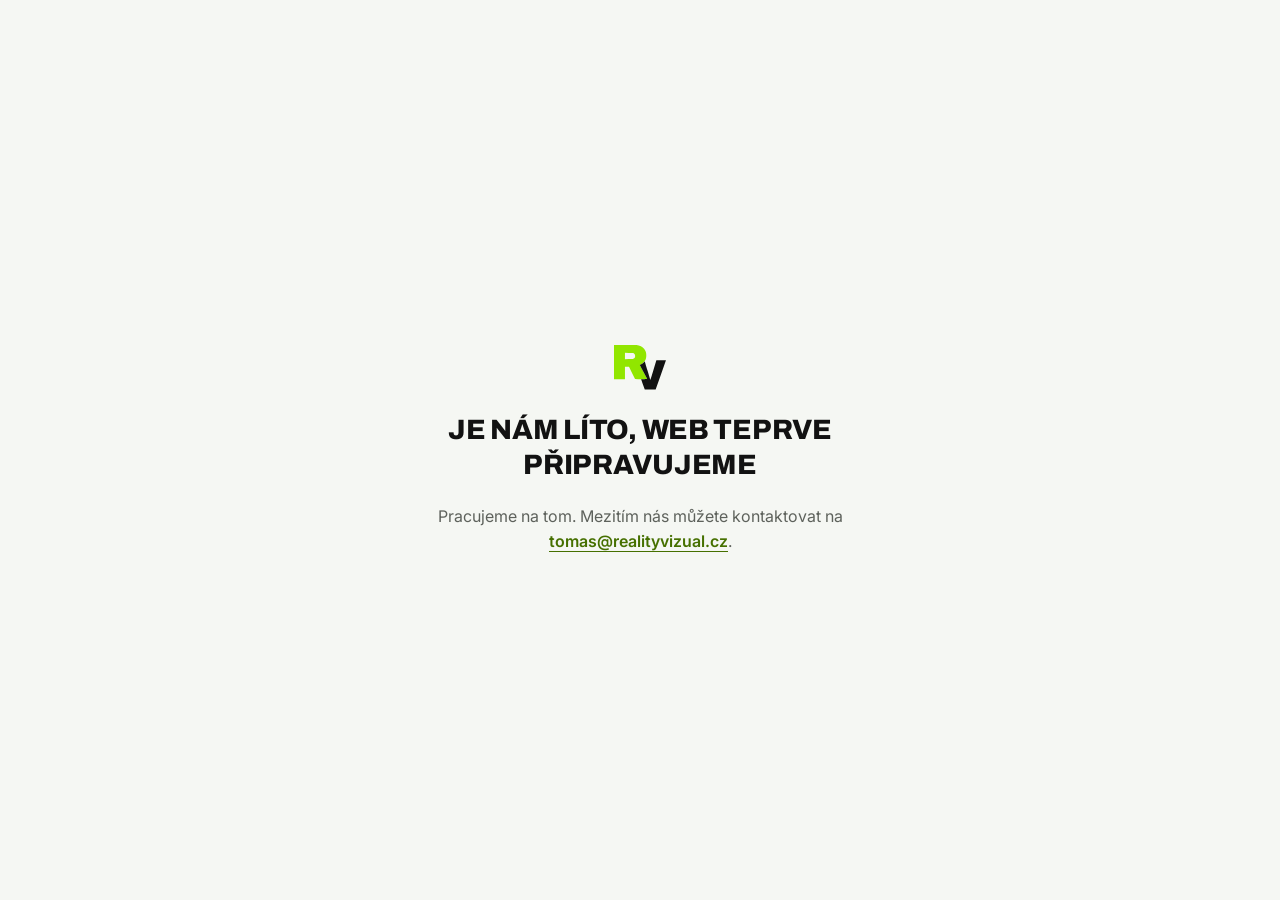
==== commit bf7f607e: "Swap homepage for coming-soon placeholder" ====
--- a/v2/index.html
+++ b/v2/index.html
@@ -1,857 +1,93 @@
 <!DOCTYPE html>
-<html lang="cs" class="no-js">
+<html lang="cs">
 <head>
 <meta charset="UTF-8">
 <meta name="viewport" content="width=device-width, initial-scale=1">
-<title>RealityVizual · z fotek nemovitosti hotové video do 48 hodin</title>
-<meta name="description" content="RealityVizual promění fotky nemovitosti pořízené mobilem v hotové marketingové video na web, realitní portály i sociální sítě. Bez kameramana, obvykle do 48 hodin.">
+<title>RealityVizual · web připravujeme</title>
+<meta name="description" content="Web RealityVizual právě připravujeme. Brzy tu najdete video ze fotek nemovitosti do 48 hodin.">
+<meta name="robots" content="noindex">
 <meta name="theme-color" content="#F5F7F3" media="(prefers-color-scheme: light)">
 <meta name="theme-color" content="#0D0F0C" media="(prefers-color-scheme: dark)">
-<meta property="og:type" content="website">
-<meta property="og:locale" content="cs_CZ">
-<meta property="og:title" content="RealityVizual · z fotek nemovitosti hotové video">
-<meta property="og:description" content="Nafoťte nemovitost mobilem, pošlete fotky a dostanete profesionální video na web i sociální sítě. Bez kameramana, do 48 hodin.">
 <link rel="icon" href="assets/favicon.svg" type="image/svg+xml">
 <link rel="apple-touch-icon" href="assets/logo.png">
-<script>
-  document.documentElement.className = document.documentElement.className.replace('no-js', 'js');
-  try {
-    var savedTheme = localStorage.getItem('rv-theme');
-    if (savedTheme === 'light' || savedTheme === 'dark') {
-      document.documentElement.setAttribute('data-theme', savedTheme);
-    }
-  } catch (e) {}
-</script>
 <link rel="preconnect" href="https://fonts.googleapis.com">
 <link rel="preconnect" href="https://fonts.gstatic.com" crossorigin>
-<link href="https://fonts.googleapis.com/css2?family=Archivo:wght@500;600;700;800;900&family=Inter:wght@400;500;600;700&display=swap" rel="stylesheet">
-<link rel="stylesheet" href="styles.css">
+<link href="https://fonts.googleapis.com/css2?family=Archivo:wght@600;700;800;900&family=Inter:wght@400;500;600&display=swap" rel="stylesheet">
+<style>
+  :root {
+    color-scheme: light;
+    --bg: #F5F7F3;
+    --fg: #121212;
+    --muted: #5E625C;
+    --lime: #91E600;
+    --lime-ink: #467000;
+    --border: #E1E5DB;
+    --display: "Archivo", Arial, sans-serif;
+    --sans: "Inter", system-ui, -apple-system, "Segoe UI", Roboto, Arial, sans-serif;
+  }
+  @media (prefers-color-scheme: dark) {
+    :root {
+      color-scheme: dark;
+      --bg: #0D0F0C;
+      --fg: #F2F5EE;
+      --muted: #A6ADA0;
+      --lime-ink: #9BEE18;
+      --border: #272C22;
+    }
+  }
+  * { box-sizing: border-box; }
+  html, body { margin: 0; padding: 0; }
+  body {
+    background: var(--bg);
+    color: var(--fg);
+    font-family: var(--sans);
+    min-height: 100svh;
+    display: flex;
+    align-items: center;
+    justify-content: center;
+    padding: 24px;
+  }
+  main {
+    max-width: 480px;
+    text-align: center;
+    display: flex;
+    flex-direction: column;
+    align-items: center;
+    gap: 22px;
+  }
+  .mark { width: 52px; height: auto; }
+  .mark .lm-lime { fill: var(--lime); }
+  .mark .lm-ink { fill: var(--fg); }
+  h1 {
+    font-family: var(--display);
+    font-weight: 800;
+    text-transform: uppercase;
+    letter-spacing: -0.01em;
+    font-size: clamp(22px, 5vw, 28px);
+    line-height: 1.25;
+    margin: 0;
+  }
+  p {
+    color: var(--muted);
+    font-size: 16px;
+    line-height: 1.6;
+    margin: 0;
+  }
+  a.mail {
+    font-family: var(--sans);
+    font-weight: 600;
+    color: var(--lime-ink);
+    text-decoration: none;
+    border-bottom: 1px solid currentColor;
+  }
+  a.mail:hover { opacity: .8; }
+</style>
 </head>
 <body>
-
-<div id="top"></div>
-<a href="#obsah" class="skip-link">Přeskočit na obsah</a>
-
-<!-- ======================= HLAVIČKA ======================= -->
-<header class="head">
-  <div class="wrap head-in">
-    <a href="#top" class="brand" aria-label="RealityVizual · domů">
-      <span class="brand-mark" aria-hidden="true">
-        <svg viewBox="0 0 489 419"><path class="lm-lime" d="M226.1 321.0L197.7 320.5L169.5 262.5L141.2 204.5L122.1 204.2L103.0 204.0L103.0 262.5L103.0 321.0L51.5 321.0L0.0 321.0L0.0 160.5L0.0 0.0L100.2 0.0C160.3 0.0 204.8 0.4 211.2 1.0C242.2 4.0 268.5 17.3 284.6 38.2C287.0 41.3 291.0 47.8 293.4 52.7C301.8 69.6 304.5 82.7 303.7 103.1C303.1 121.2 299.6 133.3 290.8 148.5C283.0 161.8 268.7 174.6 252.4 182.5C247.2 185.1 243.0 187.4 243.0 187.7C243.0 188.0 258.8 217.8 278.0 254.0C297.2 290.2 313.0 320.0 313.0 320.4C313.0 321.2 259.6 321.6 226.1 321.0Z M182.1 130.4C187.6 127.8 193.2 122.5 196.2 116.7C198.1 113.2 198.5 110.9 198.5 103.0C198.5 92.1 196.9 88.1 190.3 81.9C181.9 74.0 185.0 74.5 141.8 74.2L103.0 73.9L103.0 103.5L103.0 133.1L140.2 132.8C175.8 132.5 177.7 132.4 182.1 130.4Z"/><path class="lm-ink" d="M272.1 370.5C262.7 343.8 255.0 321.7 255.0 321.5C255.0 321.2 268.1 321.0 284.0 321.0C299.9 321.0 313.0 320.7 313.0 320.4C313.0 320.0 297.2 290.2 278.0 254.0C258.8 217.8 243.0 188.0 243.0 187.7C243.0 187.4 247.2 185.1 252.4 182.5C257.6 180.0 264.7 175.7 268.2 173.1C274.7 168.1 284.8 158.0 286.7 154.5C287.4 153.4 288.1 152.7 288.3 153.0C288.6 153.3 300.6 192.7 315.0 240.5C329.4 288.4 341.4 327.7 341.6 328.0C341.9 328.2 342.4 327.9 342.8 327.3C343.2 326.7 355.9 285.2 371.0 235.1L398.5 144.0L443.6 144.0L488.7 144.0L440.1 281.5L391.6 419.0L340.4 419.0L289.3 419.0L272.1 370.5Z"/></svg>
-      </span>
-      <span class="brand-txt">
-        <b>RealityVizual</b>
-        <small>Video z fotek pro realitní makléře</small>
-      </span>
-    </a>
-
-    <div class="head-actions">
-      <button type="button" class="theme-toggle" id="theme-toggle" aria-label="Přepnout na tmavý režim">
-        <svg class="ico-moon" viewBox="0 0 24 24" fill="none" stroke="currentColor" stroke-width="2" stroke-linecap="round" stroke-linejoin="round" aria-hidden="true"><path d="M20.4 14.3A8.5 8.5 0 1 1 9.7 3.6a7 7 0 0 0 10.7 10.7Z"/></svg>
-        <svg class="ico-sun" viewBox="0 0 24 24" fill="none" stroke="currentColor" stroke-width="2" stroke-linecap="round" stroke-linejoin="round" aria-hidden="true"><circle cx="12" cy="12" r="4.2"/><path d="M12 2.5v2.4M12 19.1v2.4M4.9 4.9l1.7 1.7M17.4 17.4l1.7 1.7M2.5 12h2.4M19.1 12h2.4M4.9 19.1l1.7-1.7M17.4 6.6l1.7-1.7"/></svg>
-      </button>
-      <a href="#kontakt" class="btn btn-primary btn-sm" data-quiz-open>
-        Objednat video
-        <svg class="ico" viewBox="0 0 24 24" fill="none" stroke="currentColor" stroke-width="2.4" stroke-linecap="round" stroke-linejoin="round" aria-hidden="true"><path d="M7 7h10v10"/><path d="M7 17 17 7"/></svg>
-      </a>
-    </div>
-  </div>
-</header>
-
-<main id="obsah">
-
-<!-- ======================= HERO ======================= -->
-<section class="hero">
-  <div class="hero-bg" aria-hidden="true"></div>
-  <div class="wrap hero-in">
-
-    <div class="hero-copy">
-      <p class="eyebrow eyebrow-brand">
-        <svg class="ico" viewBox="0 0 24 24" aria-hidden="true"><path d="M9 6.5 18 12l-9 5.5z" fill="currentColor"/></svg>
-        RealityVizual <span class="sep" aria-hidden="true">·</span> Video pro realitní makléře
-      </p>
-
-      <h1><span class="h1-light">Z fotek</span><span class="h1-arrow" aria-hidden="true"><svg viewBox="0 0 32 24" fill="none" stroke="currentColor" stroke-width="4" stroke-linecap="round" stroke-linejoin="round"><path d="M3 12h24"/><path d="m19 4 9 8-9 8"/></svg></span><span class="sr-only"> na </span><mark>video.</mark></h1>
-
-      <p class="hero-sub">Bez kameramana, do 48 hodin.</p>
-
-      <div class="hero-actions">
-        <a href="#kontakt" class="btn btn-primary btn-xl" data-quiz-open>Objednat první video za 497 Kč</a>
-        <a href="#ukazky" class="link-arrow">Podívat se na ukázky
-          <svg class="ico" viewBox="0 0 24 24" fill="none" stroke="currentColor" stroke-width="2.4" stroke-linecap="round" stroke-linejoin="round" aria-hidden="true"><path d="M12 5v14"/><path d="m5 12 7 7 7-7"/></svg>
-        </a>
-      </div>
-
-      <p class="hero-micro">Bez závazku · Platbu vyřídíme až po potvrzení objednávky</p>
-
-      <ul class="ticks">
-        <li><span class="tick" aria-hidden="true"><svg viewBox="0 0 24 24" fill="none" stroke="currentColor" stroke-width="3" stroke-linecap="round" stroke-linejoin="round"><path d="M5 12.5 10 17 19 7"/></svg></span>Hotové video obvykle do 48 hodin</li>
-        <li><span class="tick" aria-hidden="true"><svg viewBox="0 0 24 24" fill="none" stroke="currentColor" stroke-width="3" stroke-linecap="round" stroke-linejoin="round"><path d="M5 12.5 10 17 19 7"/></svg></span>Formáty na web i na sociální sítě</li>
-        <li><span class="tick" aria-hidden="true"><svg viewBox="0 0 24 24" fill="none" stroke="currentColor" stroke-width="3" stroke-linecap="round" stroke-linejoin="round"><path d="M5 12.5 10 17 19 7"/></svg></span>Jedna úprava videa je vždy v ceně</li>
-      </ul>
-    </div>
-
-    <!-- signature: fotky -> film -->
-    <div class="hero-visual">
-      <div class="studio-glow" aria-hidden="true"></div>
-      <div class="studio-card">
-        <div class="card-top">
-          <h2 class="card-title">Z fotek uděláme film</h2>
-          <p class="card-sub">Vaše práce končí odesláním fotek z mobilu.</p>
-        </div>
-
-        <div class="card-body">
-          <p class="tiny-label">Vaše fotky z mobilu</p>
-          <div class="shots" aria-hidden="true">
-            <figure class="shot"><span class="scene scene--exterier"></span><figcaption>Exteriér</figcaption></figure>
-            <figure class="shot"><span class="scene scene--obyvak"></span><figcaption>Obývák</figcaption></figure>
-            <figure class="shot"><span class="scene scene--kuchyn"></span><figcaption>Kuchyň</figcaption></figure>
-            <figure class="shot"><span class="scene scene--loznice"></span><figcaption>Ložnice</figcaption></figure>
-          </div>
-
-          <div class="flow" aria-hidden="true">
-            <span class="flow-line"></span>
-            <span class="flow-chip">
-              <svg class="ico" viewBox="0 0 24 24" fill="none" stroke="currentColor" stroke-width="2.2" stroke-linecap="round" stroke-linejoin="round"><path d="M12 5v14"/><path d="m5 12 7 7 7-7"/></svg>
-              Hotovo do 48 hodin
-            </span>
-            <span class="flow-line"></span>
-          </div>
-
-          <p class="tiny-label">Vaše hotové video</p>
-          <div class="player">
-            <div class="screen" aria-hidden="true">
-              <span class="scene scene--film"></span>
-              <span class="play"><svg viewBox="0 0 24 24"><path d="M9 6.5 18 12l-9 5.5z" fill="currentColor"/></svg></span>
-              <span class="screen-chip mono">16:9</span>
-            </div>
-            <div class="player-meta">
-              <span>Rodinný dům · Beroun</span>
-              <span class="mono">0:24</span>
-            </div>
-            <div class="track" aria-hidden="true">
-              <span class="track-fill"></span>
-              <i style="left:34%"></i><i style="left:58%"></i><i style="left:81%"></i>
-            </div>
-            <div class="chapters" aria-hidden="true"><span>Exteriér</span><span>Interiér</span><span>Detaily</span></div>
-          </div>
-        </div>
-      </div>
-
-      <div class="phone-float" aria-hidden="true">
-        <div class="phone-screen">
-          <span class="scene scene--kuchyn"></span>
-          <span class="play play-sm"><svg viewBox="0 0 24 24"><path d="M9 6.5 18 12l-9 5.5z" fill="currentColor"/></svg></span>
-        </div>
-        <span class="phone-tag mono">9:16 · Reels</span>
-      </div>
-    </div>
-
-  </div>
-</section>
-
-<!-- ======================= PÁS PLATFOREM ======================= -->
-<div class="platforms">
-  <div class="wrap">
-    <p class="tiny-label platforms-label">Video připravené k publikaci na:</p>
-  </div>
-
-  <div class="marquee" role="img"
-       aria-label="Platformy: Sreality, Bezrealitky, iDNES Reality, Instagram, Facebook, TikTok, YouTube">
-    <div class="marquee-track">
-      <!-- ===== sada 1 ===== -->
-      <ul class="logos">
-        <li class="logo">
-          <svg viewBox="0 0 24 24" aria-hidden="true"><path d="M3.6 11.2 12 3.8l8.4 7.4a1 1 0 0 1-.66 1.75H18.6v6.3a1 1 0 0 1-1 1h-3.1v-5.1H9.5v5.1H6.4a1 1 0 0 1-1-1v-6.3H4.26a1 1 0 0 1-.66-1.75Z" fill="currentColor"/></svg>
-          <span>Sreality</span>
-        </li>
-        <li class="logo">
-          <svg viewBox="0 0 24 24" fill="none" stroke="currentColor" stroke-width="1.9" stroke-linecap="round" stroke-linejoin="round" aria-hidden="true"><circle cx="8" cy="12" r="4.2"/><path d="M12.2 12H21M17.4 12v3.2M20.2 12v2.2"/></svg>
-          <span>Bezrealitky</span>
-        </li>
-        <li class="logo">
-          <svg viewBox="0 0 24 24" fill="none" stroke="currentColor" stroke-width="1.9" stroke-linecap="round" stroke-linejoin="round" aria-hidden="true"><rect x="4.8" y="3.6" width="14.4" height="16.8" rx="1.8"/><path d="M8.6 8h2.2M13.2 8h2.2M8.6 12h2.2M13.2 12h2.2M10.4 20.4V16.6h3.2v3.8"/></svg>
-          <span>iDNES Reality</span>
-        </li>
-        <li class="logo">
-          <svg viewBox="0 0 24 24" fill="none" stroke="currentColor" stroke-width="1.9" aria-hidden="true"><rect x="3.4" y="3.4" width="17.2" height="17.2" rx="5"/><circle cx="12" cy="12" r="4.1"/><circle cx="17.2" cy="6.8" r="1.15" fill="currentColor" stroke="none"/></svg>
-          <span>Instagram</span>
-        </li>
-        <li class="logo">
-          <svg viewBox="0 0 24 24" aria-hidden="true"><path d="M13.9 21.5v-7.6h2.6l.5-3.1h-3.1V8.7c0-.9.3-1.5 1.6-1.5h1.6V4.4c-.3 0-1.3-.1-2.4-.1-2.4 0-4.1 1.5-4.1 4.1v2.4H7.9v3.1h2.7v7.6Z" fill="currentColor"/></svg>
-          <span>Facebook</span>
-        </li>
-        <li class="logo">
-          <svg viewBox="0 0 24 24" fill="none" stroke="currentColor" stroke-width="1.9" stroke-linecap="round" stroke-linejoin="round" aria-hidden="true"><path d="M14.2 3.6v10.9a3.9 3.9 0 1 1-3.4-3.87"/><path d="M14.2 3.6c.55 2.6 2.2 4.1 4.9 4.3"/></svg>
-          <span>TikTok</span>
-        </li>
-        <li class="logo">
-          <svg viewBox="0 0 24 24" fill="none" stroke="currentColor" stroke-width="1.9" stroke-linejoin="round" aria-hidden="true"><rect x="2.4" y="5.6" width="19.2" height="12.8" rx="3.6"/><path d="m10.3 9.3 5.2 2.7-5.2 2.7Z" fill="currentColor" stroke="none"/></svg>
-          <span>YouTube</span>
-        </li>
-      </ul>
-
-      <!-- ===== sada 2: kopie pro plynulou smyčku ===== -->
-      <ul class="logos" aria-hidden="true">
-        <li class="logo">
-          <svg viewBox="0 0 24 24" aria-hidden="true"><path d="M3.6 11.2 12 3.8l8.4 7.4a1 1 0 0 1-.66 1.75H18.6v6.3a1 1 0 0 1-1 1h-3.1v-5.1H9.5v5.1H6.4a1 1 0 0 1-1-1v-6.3H4.26a1 1 0 0 1-.66-1.75Z" fill="currentColor"/></svg>
-          <span>Sreality</span>
-        </li>
-        <li class="logo">
-          <svg viewBox="0 0 24 24" fill="none" stroke="currentColor" stroke-width="1.9" stroke-linecap="round" stroke-linejoin="round" aria-hidden="true"><circle cx="8" cy="12" r="4.2"/><path d="M12.2 12H21M17.4 12v3.2M20.2 12v2.2"/></svg>
-          <span>Bezrealitky</span>
-        </li>
-        <li class="logo">
-          <svg viewBox="0 0 24 24" fill="none" stroke="currentColor" stroke-width="1.9" stroke-linecap="round" stroke-linejoin="round" aria-hidden="true"><rect x="4.8" y="3.6" width="14.4" height="16.8" rx="1.8"/><path d="M8.6 8h2.2M13.2 8h2.2M8.6 12h2.2M13.2 12h2.2M10.4 20.4V16.6h3.2v3.8"/></svg>
-          <span>iDNES Reality</span>
-        </li>
-        <li class="logo">
-          <svg viewBox="0 0 24 24" fill="none" stroke="currentColor" stroke-width="1.9" aria-hidden="true"><rect x="3.4" y="3.4" width="17.2" height="17.2" rx="5"/><circle cx="12" cy="12" r="4.1"/><circle cx="17.2" cy="6.8" r="1.15" fill="currentColor" stroke="none"/></svg>
-          <span>Instagram</span>
-        </li>
-        <li class="logo">
-          <svg viewBox="0 0 24 24" aria-hidden="true"><path d="M13.9 21.5v-7.6h2.6l.5-3.1h-3.1V8.7c0-.9.3-1.5 1.6-1.5h1.6V4.4c-.3 0-1.3-.1-2.4-.1-2.4 0-4.1 1.5-4.1 4.1v2.4H7.9v3.1h2.7v7.6Z" fill="currentColor"/></svg>
-          <span>Facebook</span>
-        </li>
-        <li class="logo">
-          <svg viewBox="0 0 24 24" fill="none" stroke="currentColor" stroke-width="1.9" stroke-linecap="round" stroke-linejoin="round" aria-hidden="true"><path d="M14.2 3.6v10.9a3.9 3.9 0 1 1-3.4-3.87"/><path d="M14.2 3.6c.55 2.6 2.2 4.1 4.9 4.3"/></svg>
-          <span>TikTok</span>
-        </li>
-        <li class="logo">
-          <svg viewBox="0 0 24 24" fill="none" stroke="currentColor" stroke-width="1.9" stroke-linejoin="round" aria-hidden="true"><rect x="2.4" y="5.6" width="19.2" height="12.8" rx="3.6"/><path d="m10.3 9.3 5.2 2.7-5.2 2.7Z" fill="currentColor" stroke="none"/></svg>
-          <span>YouTube</span>
-        </li>
-      </ul>
-    </div>
-  </div>
-</div>
-
-<!-- ======================= SITUACE ======================= -->
-<section class="section" id="sluzba">
-  <div class="wrap">
-    <div class="statement reveal">
-      <p>Fotky máte. Video ne. A <span class="hl">video dnes rozhoduje,</span> kdo si inzerát otevře.</p>
-    </div>
-
-    <div class="split">
-      <div class="split-l reveal">
-        <p class="eyebrow">Situace, kterou znáte</p>
-        <h2>Kameraman je drahý krok navíc</h2>
-        <a href="#jak-to-funguje" class="link-arrow">Jak to řešíme
-          <svg class="ico" viewBox="0 0 24 24" fill="none" stroke="currentColor" stroke-width="2.4" stroke-linecap="round" stroke-linejoin="round" aria-hidden="true"><path d="M7 7h10v10"/><path d="M7 17 17 7"/></svg>
-        </a>
-      </div>
-      <div class="split-r reveal" style="--d:.08s">
-        <p>Objednat kameramana znamená domlouvat termín, řešit techniku, přístup do bytu a nemalý rozpočet u každé jedné zakázky. U rychlého prodeje nebo u běžného bytu se to často nevyplatí. Video pak úplně vynecháte.</p>
-        <p class="punch">RealityVizual tenhle krok ruší. Z fotek, které už máte v ruce, uděláme hotové video. Za zlomek času i ceny.</p>
-      </div>
-    </div>
-  </div>
-</section>
-
-<!-- ======================= JAK TO FUNGUJE ======================= -->
-<section class="section band" id="jak-to-funguje">
-  <div class="wrap">
-    <div class="sec-head">
-      <p class="eyebrow">Jak to funguje</p>
-      <h2>Tři kroky k hotovému videu</h2>
-      <p class="lead">Od vašeho telefonu k publikovatelnému videu. Vaše práce končí odesláním fotek. Zbytek je na nás.</p>
-    </div>
-
-    <div class="steps">
-      <span class="steps-line" aria-hidden="true"></span>
-      <article class="step reveal">
-        <span class="step-num">1</span>
-        <h3>Nafotíte</h3>
-        <p>Nemovitost nafotíte mobilem podle našeho jednoduchého návodu. Zvládne to každý, žádné vybavení navíc nepotřebujete.</p>
-      </article>
-      <article class="step reveal" style="--d:.1s">
-        <span class="step-num">2</span>
-        <h3>Pošlete fotky</h3>
-        <p>Zvolíte formát: na šířku pro web a portály, na výšku pro sociální sítě, nebo obojí. Fotky nám pošlete a z vaší strany je hotovo.</p>
-      </article>
-      <article class="step reveal" style="--d:.2s">
-        <span class="step-num">3</span>
-        <h3>Dostanete video</h3>
-        <p>Fotky sjednotíme a složíme z nich dynamické video s přechody, hudbou a texty. Do 48 hodin máte výstup připravený k publikaci.</p>
-      </article>
-    </div>
-
-    <div class="sec-cta">
-      <a href="#kontakt" class="btn btn-primary btn-lg" data-quiz-open>Objednat první video za 497 Kč</a>
-    </div>
-  </div>
-</section>
-
-<!-- ======================= UKÁZKY ======================= -->
-<section class="section" id="ukazky">
-  <div class="wrap">
-    <div class="sec-head sec-head--row">
-      <div class="reveal">
-        <p class="eyebrow">Ukázky</p>
-        <h2>Podívejte se, jak to vypadá</h2>
-        <p class="lead">Tady mluví výsledek za nás. Níže jsou videa z běžných fotek nemovitostí. Přesně tak je dostanete i vy.</p>
-      </div>
-      <div class="reel-nav">
-        <button class="reel-btn" data-reel="prev" aria-label="Předchozí ukázky">
-          <svg viewBox="0 0 24 24" fill="none" stroke="currentColor" stroke-width="2.2" stroke-linecap="round" stroke-linejoin="round" aria-hidden="true"><path d="M15 5l-7 7 7 7"/></svg>
-        </button>
-        <button class="reel-btn" data-reel="next" aria-label="Další ukázky">
-          <svg viewBox="0 0 24 24" fill="none" stroke="currentColor" stroke-width="2.2" stroke-linecap="round" stroke-linejoin="round" aria-hidden="true"><path d="M9 5l7 7-7 7"/></svg>
-        </button>
-      </div>
-    </div>
-
-    <div class="reel" id="reel" tabindex="0" role="region" aria-label="Ukázková videa, vodorovné posouvání">
-      <figure class="demo">
-        <div class="demo-screen">
-          <span class="scene scene--obyvak" aria-hidden="true"></span>
-          <span class="demo-tag mono">16:9 · Sreality</span>
-          <span class="play" aria-hidden="true"><svg viewBox="0 0 24 24"><path d="M9 6.5 18 12l-9 5.5z" fill="currentColor"/></svg></span>
-        </div>
-        <figcaption>
-          <p class="demo-title">Byt 2+kk, Vinohrady</p>
-          <p class="demo-sub">Formát na šířku pro web a realitní portály</p>
-        </figcaption>
-      </figure>
-
-      <figure class="demo demo--tall">
-        <div class="demo-screen">
-          <span class="scene scene--exterier" aria-hidden="true"></span>
-          <span class="demo-tag mono">9:16 · Reels</span>
-          <span class="play play-sm" aria-hidden="true"><svg viewBox="0 0 24 24"><path d="M9 6.5 18 12l-9 5.5z" fill="currentColor"/></svg></span>
-        </div>
-        <figcaption>
-          <p class="demo-title">Rodinný dům, Beroun</p>
-          <p class="demo-sub">Formát na výšku pro Instagram a Reels</p>
-        </figcaption>
-      </figure>
-
-      <figure class="demo">
-        <div class="demo-screen">
-          <span class="scene scene--kuchyn" aria-hidden="true"></span>
-          <span class="demo-tag mono">16:9 · web</span>
-          <span class="play" aria-hidden="true"><svg viewBox="0 0 24 24"><path d="M9 6.5 18 12l-9 5.5z" fill="currentColor"/></svg></span>
-        </div>
-        <figcaption>
-          <p class="demo-title">Novostavba 4+kk, Zličín</p>
-          <p class="demo-sub">Formát na šířku pro developerskou prezentaci</p>
-        </figcaption>
-      </figure>
-
-      <figure class="demo demo--tall">
-        <div class="demo-screen">
-          <span class="scene scene--loznice" aria-hidden="true"></span>
-          <span class="demo-tag mono">9:16 · TikTok</span>
-          <span class="play play-sm" aria-hidden="true"><svg viewBox="0 0 24 24"><path d="M9 6.5 18 12l-9 5.5z" fill="currentColor"/></svg></span>
-        </div>
-        <figcaption>
-          <p class="demo-title">Podkrovní byt, Brno</p>
-          <p class="demo-sub">Formát na výšku pro sociální sítě</p>
-        </figcaption>
-      </figure>
-
-      <figure class="demo">
-        <div class="demo-screen">
-          <span class="scene scene--film" aria-hidden="true"></span>
-          <span class="demo-tag mono">16:9 · portály</span>
-          <span class="play" aria-hidden="true"><svg viewBox="0 0 24 24"><path d="M9 6.5 18 12l-9 5.5z" fill="currentColor"/></svg></span>
-        </div>
-        <figcaption>
-          <p class="demo-title">Chata u přehrady, Orlík</p>
-          <p class="demo-sub">Formát na šířku s exteriérem a okolím</p>
-        </figcaption>
-      </figure>
-    </div>
-    <p class="reel-hint">Táhněte do stran a projděte další ukázky</p>
-  </div>
-</section>
-
-<!-- ======================= CO DOSTANETE ======================= -->
-<section class="section band">
-  <div class="wrap">
-    <div class="split split--cards">
-      <div class="split-l reveal">
-        <p class="eyebrow">Čtyři důvody, jeden výsledek</p>
-        <h2>Nekupujete technologii. Kupujete výsledek.</h2>
-        <p class="lead">Makléře nezajímá, čím se video vyrobí. Zajímá ho, že ho má: rychle, levně a v použitelné podobě.</p>
-        <a href="#cenik" class="link-arrow">Podívat se na ceník
-          <svg class="ico" viewBox="0 0 24 24" fill="none" stroke="currentColor" stroke-width="2.4" stroke-linecap="round" stroke-linejoin="round" aria-hidden="true"><path d="M7 7h10v10"/><path d="M7 17 17 7"/></svg>
-        </a>
-      </div>
-
-      <div class="cards">
-        <article class="card reveal">
-          <div class="card-head">
-            <span class="card-icon" aria-hidden="true">
-              <svg viewBox="0 0 24 24" fill="none" stroke="currentColor" stroke-width="1.8" stroke-linecap="round" stroke-linejoin="round"><rect x="2.5" y="7" width="14" height="10" rx="2"/><path d="m16.5 10.5 5-2.5v8l-5-2.5"/></svg>
-            </span>
-            <span class="card-num mono">01</span>
-          </div>
-          <h3>Video bez kameramana</h3>
-          <p>Žádné domlouvání termínů, žádná technika, žádný štáb v bytě. Odpadá celá organizace kolem natáčení.</p>
-        </article>
-
-        <article class="card reveal" style="--d:.06s">
-          <div class="card-head">
-            <span class="card-icon" aria-hidden="true">
-              <svg viewBox="0 0 24 24" fill="none" stroke="currentColor" stroke-width="1.8" stroke-linecap="round" stroke-linejoin="round"><path d="M3 7h15a2 2 0 0 1 2 2v7a2 2 0 0 1-2 2H5a2 2 0 0 1-2-2Z"/><path d="M3 7V6a2 2 0 0 1 2-2h11"/><circle cx="16.5" cy="12.5" r="1.4" fill="currentColor" stroke="none"/></svg>
-            </span>
-            <span class="card-num mono">02</span>
-          </div>
-          <h3>Nižší cena, méně starostí</h3>
-          <p>Jedna zakázka, jasná cena, nulová organizace navíc. Vejde se i do rozpočtu běžného bytu.</p>
-        </article>
-
-        <article class="card reveal" style="--d:.12s">
-          <div class="card-head">
-            <span class="card-icon" aria-hidden="true">
-              <svg viewBox="0 0 24 24" fill="none" stroke="currentColor" stroke-width="1.8" stroke-linecap="round" stroke-linejoin="round"><circle cx="6" cy="12" r="2.4"/><circle cx="18" cy="6" r="2.4"/><circle cx="18" cy="18" r="2.4"/><path d="m8.1 10.9 7.8-3.8M8.1 13.1l7.8 3.8"/></svg>
-            </span>
-            <span class="card-num mono">03</span>
-          </div>
-          <h3>Obsah na inzerát i na sítě</h3>
-          <p>Formát na šířku i na výšku, podle toho, kam právě míříte s konkrétní nemovitostí.</p>
-        </article>
-
-        <article class="card reveal" style="--d:.18s">
-          <div class="card-head">
-            <span class="card-icon" aria-hidden="true">
-              <svg viewBox="0 0 24 24" fill="none" stroke="currentColor" stroke-width="1.8" stroke-linecap="round" stroke-linejoin="round"><circle cx="12" cy="12" r="8.5"/><path d="M12 7.5V12l3 2"/></svg>
-            </span>
-            <span class="card-num mono">04</span>
-          </div>
-          <h3>Dodání do 48 hodin</h3>
-          <p>Hotové video obvykle do dvou dnů od chvíle, kdy máme kompletní fotky. Inzerát nečeká.</p>
-        </article>
-      </div>
-    </div>
-  </div>
-</section>
-
-<!-- ======================= FORMÁTY ======================= -->
-<section class="section">
-  <div class="wrap">
-    <div class="sec-head">
-      <p class="eyebrow">Formáty</p>
-      <h2>Jeden inzerát, dva světy</h2>
-      <p class="lead">Podle toho, kde chcete zaujmout, dodáme video ve správném poměru stran, nebo rovnou v obou.</p>
-    </div>
-
-    <div class="formats">
-      <article class="format reveal">
-        <div class="format-vis" aria-hidden="true"><span class="ratio ratio--wide"></span></div>
-        <p class="format-ratio mono">16:9</p>
-        <h3>Na šířku: web a portály</h3>
-        <p>Pro web, Sreality a další realitní portály. Klasický formát, na který jsou kupující zvyklí a který působí seriózně.</p>
-      </article>
-
-      <article class="format reveal" style="--d:.08s">
-        <div class="format-vis" aria-hidden="true"><span class="ratio ratio--tall"></span></div>
-        <p class="format-ratio mono">9:16</p>
-        <h3>Na výšku: sociální sítě</h3>
-        <p>Pro Instagram, Facebook, TikTok a Reels. Formát, který dnes získá největší dosah mezi lidmi, kteří aktivně nehledají, ale koupili by.</p>
-      </article>
-
-      <article class="format format--both reveal" style="--d:.16s">
-        <div class="format-vis" aria-hidden="true"><span class="ratio ratio--wide sm"></span><span class="ratio ratio--tall sm"></span></div>
-        <p class="format-ratio mono">16:9 + 9:16</p>
-        <h3>Obojí z jednoho focení</h3>
-        <p>Pokryjete inzerát i sociální sítě naráz. Nejčastější volba makléřů, kteří to s marketingem myslí vážně.</p>
-        <span class="pill">Nejčastější volba</span>
-      </article>
-    </div>
-  </div>
-</section>
-
-<!-- ======================= CO PO VÁS CHCEME ======================= -->
-<section class="section band">
-  <div class="wrap">
-    <div class="split split--visual">
-      <div class="split-l reveal">
-        <p class="eyebrow">Co po vás chceme</p>
-        <h2>Vaše jediná práce: nafotit a poslat</h2>
-        <p class="lead">Nemusíte umět fotit ani stříhat. Stačí projít krátký návod a držet se pár jednoduchých pravidel:</p>
-        <ul class="ticks ticks--list">
-          <li><span class="tick" aria-hidden="true"><svg viewBox="0 0 24 24" fill="none" stroke="currentColor" stroke-width="3" stroke-linecap="round" stroke-linejoin="round"><path d="M5 12.5 10 17 19 7"/></svg></span>Foťte za denního světla, ideálně dopoledne nebo odpoledne.</li>
-          <li><span class="tick" aria-hidden="true"><svg viewBox="0 0 24 24" fill="none" stroke="currentColor" stroke-width="3" stroke-linecap="round" stroke-linejoin="round"><path d="M5 12.5 10 17 19 7"/></svg></span>Držte telefon rovně a v jedné rovině, na šířku nebo na výšku podle formátu.</li>
-          <li><span class="tick" aria-hidden="true"><svg viewBox="0 0 24 24" fill="none" stroke="currentColor" stroke-width="3" stroke-linecap="round" stroke-linejoin="round"><path d="M5 12.5 10 17 19 7"/></svg></span>Z každé místnosti pořiďte 2–3 záběry z různých míst.</li>
-          <li><span class="tick" aria-hidden="true"><svg viewBox="0 0 24 24" fill="none" stroke="currentColor" stroke-width="3" stroke-linecap="round" stroke-linejoin="round"><path d="M5 12.5 10 17 19 7"/></svg></span>Nezapomeňte na exteriér, vstup a hlavní přednosti nemovitosti.</li>
-        </ul>
-        <p class="note">Detailní návod dostanete hned po objednávce. Když bude něco chybět, ozveme se dřív, než začneme.</p>
-      </div>
-
-      <div class="split-r reveal" style="--d:.1s">
-        <div class="guide">
-          <div class="guide-phone" aria-hidden="true">
-            <span class="scene scene--obyvak"></span>
-            <span class="guide-grid"></span>
-          </div>
-          <span class="guide-chip guide-chip--a" aria-hidden="true">Denní světlo</span>
-          <span class="guide-chip guide-chip--b" aria-hidden="true">Telefon v jedné rovině</span>
-        </div>
-      </div>
-    </div>
-  </div>
-</section>
-
-<!-- ======================= POCTIVOST ======================= -->
-<section class="section">
-  <div class="wrap">
-    <div class="honest reveal">
-      <p class="eyebrow">Poctivost především</p>
-      <h2>Vylepšíme vizuál, ne realitu</h2>
-      <p>Fotky vyladíme tak, aby video působilo jednotně a profesionálně: <strong>sjednotíme světlo, barvy a celkový dojem</strong>. Nikdy ale nedomýšlíme, co v nemovitosti není, a nezkreslujeme skutečný stav. Vy potřebujete inzerát, který přivede kupce a nezpůsobí problém při prohlídce. Přesně takový od nás dostanete.</p>
-    </div>
-  </div>
-</section>
-
-<!-- ======================= CENÍK ======================= -->
-<section class="section band" id="cenik">
-  <div class="wrap">
-    <div class="sec-head">
-      <p class="eyebrow">Ceník</p>
-      <h2>Jednoduché ceny, žádná překvapení</h2>
-      <p class="lead">Čím víc videí, tím nižší cena za kus. Balíčky čerpáte průběžně, jak přibývají zakázky.</p>
-    </div>
-
-    <div class="pricing">
-      <aside class="trial reveal">
-        <span class="trial-tag">Vyzkoušení</span>
-        <h3>První video</h3>
-        <p class="trial-price mono">497 <small>Kč</small></p>
-        <p>Otestujte kvalitu i celý proces bez velkého závazku. Dostanete plnohodnotné video z vašich fotek.</p>
-        <a href="#kontakt" class="btn btn-dark" data-quiz-open>Objednat první video</a>
-      </aside>
-
-      <div class="plans reveal" style="--d:.08s">
-        <div class="plan-row plan-row--head">
-          <span>Balíček</span><span>Cena</span><span>Za video</span>
-        </div>
-        <div class="plan-row">
-          <span class="plan-name">1 video</span>
-          <span class="plan-price mono">2 470 Kč</span>
-          <span class="plan-per"><span class="chip mono">2 470 Kč</span></span>
-        </div>
-        <div class="plan-row">
-          <span class="plan-name">3 videa</span>
-          <span class="plan-price mono">6 600 Kč</span>
-          <span class="plan-per"><span class="chip mono">2 200 Kč</span></span>
-        </div>
-        <div class="plan-row">
-          <span class="plan-name">10 videí</span>
-          <span class="plan-price mono">19 700 Kč</span>
-          <span class="plan-per"><span class="chip mono">1 970 Kč</span></span>
-        </div>
-        <div class="plan-row">
-          <span class="plan-name">25 videí</span>
-          <span class="plan-price mono">39 650 Kč</span>
-          <span class="plan-per"><span class="chip mono">1 586 Kč</span></span>
-        </div>
-        <div class="plan-row">
-          <span class="plan-name">Roční předplatné <small>průběžné čerpání</small></span>
-          <span class="plan-price">cena za 10 měsíců</span>
-          <span class="plan-per"><span class="chip chip--lime">2 měsíce zdarma</span></span>
-        </div>
-
-        <p class="note">Balíčky nevyprší nárazově. Čerpáte je průběžně, jak přibývají zakázky. Jedna úprava videa je vždy v ceně.</p>
-        <div class="plans-cta">
-          <a href="#kontakt" class="btn btn-primary" data-quiz-open>Objednat první video za 497 Kč</a>
-          <a href="#kontakt" class="text-link" data-quiz-open>Nezávazná poptávka</a>
-        </div>
-      </div>
-    </div>
-  </div>
-</section>
-
-<!-- ======================= KALKULAČKA ======================= -->
-<section class="section" id="kalkulacka">
-  <div class="wrap">
-    <div class="sec-head">
-      <p class="eyebrow">Kalkulačka úspory</p>
-      <h2>Spočítejte si, kolik ušetříte</h2>
-      <p class="lead">Kameraman si za natáčení jedné nemovitosti běžně účtuje několik tisíc korun. A to bez organizace, dojezdu a čekání na termín. Zadejte svá čísla a uvidíte rozdíl.</p>
-    </div>
-
-    <div class="kalk reveal">
-      <form class="kalk-inputs" id="kalk">
-        <div class="kalk-field">
-          <div class="kalk-label-row">
-            <label for="cena-kameraman">Kolik platíte za jedno video od kameramana?</label>
-            <span class="kalk-value mono" id="out-cena">3 500 Kč</span>
-          </div>
-          <input type="range" id="cena-kameraman" min="2500" max="20000" step="100" value="3500" aria-describedby="out-cena">
-        </div>
-
-        <div class="kalk-field">
-          <div class="kalk-label-row">
-            <label for="pocet">Kolik nemovitostí nabízíte měsíčně?</label>
-            <span class="kalk-value mono" id="out-pocet">4</span>
-          </div>
-          <input type="range" id="pocet" min="1" max="30" step="1" value="4" aria-describedby="out-pocet">
-        </div>
-
-        <div class="kalk-bars" aria-hidden="true">
-          <div class="bar-row">
-            <div class="bar-top"><span>Kameraman měsíčně</span><span class="mono" id="bar-kam-val">14 000 Kč</span></div>
-            <div class="bar"><span class="bar-fill bar-fill--dark" id="bar-kam"></span></div>
-          </div>
-          <div class="bar-row">
-            <div class="bar-top"><span>RealityVizual měsíčně</span><span class="mono" id="bar-rv-val">9 880 Kč</span></div>
-            <div class="bar"><span class="bar-fill bar-fill--lime" id="bar-rv"></span></div>
-          </div>
-        </div>
-        <p class="kalk-rate-note">Vaše cena u nás při tomto objemu: <span class="mono" id="bar-rv-rate">2 470 Kč za video</span></p>
-      </form>
-
-      <div class="kalk-result" aria-live="polite">
-        <p class="tiny-label">Vaše úspora měsíčně</p>
-        <p class="kalk-sum mono"><span id="out-uspora">4 120</span> <small>Kč</small></p>
-        <p class="kalk-sentence">S RealityVizual máte navíc video hotové do 48 hodin a bez organizace natáčení.</p>
-        <a href="#kontakt" class="btn btn-dark" data-quiz-open>Objednat první video za 497 Kč</a>
-        <p class="kalk-fine">Orientační výpočet. Cena za video u nás klesá s objemem, od 2 470 Kč do 1 586 Kč. Roční předplatné vyjde ještě levněji.</p>
-      </div>
-    </div>
-  </div>
-</section>
-
-<!-- ======================= FAQ ======================= -->
-<section class="section band" id="faq">
-  <div class="wrap">
-    <div class="sec-head">
-      <p class="eyebrow">Časté dotazy</p>
-      <h2>Co makléře nejčastěji zajímá</h2>
-    </div>
-
-    <div class="faq">
-      <details class="qa" open>
-        <summary>Jak poznám, že video bude vypadat dobře?<span class="qa-mark" aria-hidden="true"><svg viewBox="0 0 24 24" fill="none" stroke="currentColor" stroke-width="2.2" stroke-linecap="round" stroke-linejoin="round"><path d="m6 9 6 6 6-6"/></svg></span></summary>
-        <div class="qa-body">Podívejte se na ukázky výše. Přesně takovou kvalitu dostanete. A protože chápeme, že chcete jistotu, první video vás vyjde jen na 497 Kč. Vyzkoušíte nás bez velkého závazku.</div>
-      </details>
-      <details class="qa">
-        <summary>Co když se mi výsledek nebude líbit?<span class="qa-mark" aria-hidden="true"><svg viewBox="0 0 24 24" fill="none" stroke="currentColor" stroke-width="2.2" stroke-linecap="round" stroke-linejoin="round"><path d="m6 9 6 6 6-6"/></svg></span></summary>
-        <div class="qa-body">Jedna úprava je vždy v ceně. Řeknete nám, co změnit, a doladíme to.</div>
-      </details>
-      <details class="qa">
-        <summary>Nebude nemovitost ve videu vypadat jinak než ve skutečnosti?<span class="qa-mark" aria-hidden="true"><svg viewBox="0 0 24 24" fill="none" stroke="currentColor" stroke-width="2.2" stroke-linecap="round" stroke-linejoin="round"><path d="m6 9 6 6 6-6"/></svg></span></summary>
-        <div class="qa-body">Ne. Vylepšujeme světlo, barvy a jednotnost, ale skutečný stav nezkreslujeme. Video má přivést kupce, ne způsobit zklamání na prohlídce.</div>
-      </details>
-      <details class="qa">
-        <summary>Jak dlouho to trvá?<span class="qa-mark" aria-hidden="true"><svg viewBox="0 0 24 24" fill="none" stroke="currentColor" stroke-width="2.2" stroke-linecap="round" stroke-linejoin="round"><path d="m6 9 6 6 6-6"/></svg></span></summary>
-        <div class="qa-body">Hotové video obvykle dodáme do 48 hodin od chvíle, kdy máme kompletní fotky.</div>
-      </details>
-      <details class="qa">
-        <summary>Co musím udělat já?<span class="qa-mark" aria-hidden="true"><svg viewBox="0 0 24 24" fill="none" stroke="currentColor" stroke-width="2.2" stroke-linecap="round" stroke-linejoin="round"><path d="m6 9 6 6 6-6"/></svg></span></summary>
-        <div class="qa-body">Jen nafotit nemovitost mobilem podle návodu a poslat nám fotky. Nic dalšího.</div>
-      </details>
-      <details class="qa">
-        <summary>Jaké formáty dostanu?<span class="qa-mark" aria-hidden="true"><svg viewBox="0 0 24 24" fill="none" stroke="currentColor" stroke-width="2.2" stroke-linecap="round" stroke-linejoin="round"><path d="m6 9 6 6 6-6"/></svg></span></summary>
-        <div class="qa-body">Na šířku pro web a portály, na výšku pro sociální sítě, nebo obojí. Podle toho, co si zvolíte.</div>
-      </details>
-      <details class="qa">
-        <summary>Můžu video použít na Sreality, web i Instagram?<span class="qa-mark" aria-hidden="true"><svg viewBox="0 0 24 24" fill="none" stroke="currentColor" stroke-width="2.2" stroke-linecap="round" stroke-linejoin="round"><path d="m6 9 6 6 6-6"/></svg></span></summary>
-        <div class="qa-body">Ano. Video dostanete připravené k publikaci na jakoukoli platformu podle zvoleného formátu.</div>
-      </details>
-      <details class="qa">
-        <summary>Jak probíhá platba a fakturace?<span class="qa-mark" aria-hidden="true"><svg viewBox="0 0 24 24" fill="none" stroke="currentColor" stroke-width="2.2" stroke-linecap="round" stroke-linejoin="round"><path d="m6 9 6 6 6-6"/></svg></span></summary>
-        <div class="qa-body">Po objednávce vám pošleme podklady k platbě i doklad. Vše jednoduše a v pořádku pro účetnictví.</div>
-      </details>
-    </div>
-
-    <p class="faq-more">Nenašli jste odpověď? <a href="#kontakt" class="text-link" data-quiz-open>Napište nám</a>. Ozveme se obvykle týž den.</p>
-  </div>
-</section>
-
-<!-- ======================= ZÁVĚREČNÉ CTA ======================= -->
-<section class="cta" id="kontakt">
-  <div class="wrap">
-    <h2>Příští inzerát můžete mít s videem</h2>
-    <p>Nemovitost už máte nafocenou. Zbývá jediný krok k tomu, aby se odlišila od desítek podobných inzerátů bez videa.</p>
-    <a href="#kontakt" class="btn btn-dark btn-lg" data-quiz-open>Objednat první video za 497 Kč</a>
-    <p class="cta-micro">Dodání do 48 hodin · Jedna úprava v ceně · Vyzkoušení bez velkého závazku</p>
-  </div>
-</section>
-
+<main>
+  <svg class="mark" viewBox="0 0 489 419" aria-hidden="true"><path class="lm-lime" d="M226.1 321.0L197.7 320.5L169.5 262.5L141.2 204.5L122.1 204.2L103.0 204.0L103.0 262.5L103.0 321.0L51.5 321.0L0.0 321.0L0.0 160.5L0.0 0.0L100.2 0.0C160.3 0.0 204.8 0.4 211.2 1.0C242.2 4.0 268.5 17.3 284.6 38.2C287.0 41.3 291.0 47.8 293.4 52.7C301.8 69.6 304.5 82.7 303.7 103.1C303.1 121.2 299.6 133.3 290.8 148.5C283.0 161.8 268.7 174.6 252.4 182.5C247.2 185.1 243.0 187.4 243.0 187.7C243.0 188.0 258.8 217.8 278.0 254.0C297.2 290.2 313.0 320.0 313.0 320.4C313.0 321.2 259.6 321.6 226.1 321.0Z M182.1 130.4C187.6 127.8 193.2 122.5 196.2 116.7C198.1 113.2 198.5 110.9 198.5 103.0C198.5 92.1 196.9 88.1 190.3 81.9C181.9 74.0 185.0 74.5 141.8 74.2L103.0 73.9L103.0 103.5L103.0 133.1L140.2 132.8C175.8 132.5 177.7 132.4 182.1 130.4Z"/><path class="lm-ink" d="M272.1 370.5C262.7 343.8 255.0 321.7 255.0 321.5C255.0 321.2 268.1 321.0 284.0 321.0C299.9 321.0 313.0 320.7 313.0 320.4C313.0 320.0 297.2 290.2 278.0 254.0C258.8 217.8 243.0 188.0 243.0 187.7C243.0 187.4 247.2 185.1 252.4 182.5C257.6 180.0 264.7 175.7 268.2 173.1C274.7 168.1 284.8 158.0 286.7 154.5C287.4 153.4 288.1 152.7 288.3 153.0C288.6 153.3 300.6 192.7 315.0 240.5C329.4 288.4 341.4 327.7 341.6 328.0C341.9 328.2 342.4 327.9 342.8 327.3C343.2 326.7 355.9 285.2 371.0 235.1L398.5 144.0L443.6 144.0L488.7 144.0L440.1 281.5L391.6 419.0L340.4 419.0L289.3 419.0L272.1 370.5Z"/></svg>
+  <h1>Je nám líto, web teprve připravujeme</h1>
+  <p>Pracujeme na tom. Mezitím nás můžete kontaktovat na <a class="mail" href="mailto:tomas@realityvizual.cz">tomas@realityvizual.cz</a>.</p>
 </main>
-
-<!-- ======================= PATIČKA ======================= -->
-<footer class="foot">
-  <div class="wrap">
-    <div class="foot-top">
-      <a href="#top" class="brand">
-        <span class="brand-mark" aria-hidden="true">
-        <svg viewBox="0 0 489 419"><path class="lm-lime" d="M226.1 321.0L197.7 320.5L169.5 262.5L141.2 204.5L122.1 204.2L103.0 204.0L103.0 262.5L103.0 321.0L51.5 321.0L0.0 321.0L0.0 160.5L0.0 0.0L100.2 0.0C160.3 0.0 204.8 0.4 211.2 1.0C242.2 4.0 268.5 17.3 284.6 38.2C287.0 41.3 291.0 47.8 293.4 52.7C301.8 69.6 304.5 82.7 303.7 103.1C303.1 121.2 299.6 133.3 290.8 148.5C283.0 161.8 268.7 174.6 252.4 182.5C247.2 185.1 243.0 187.4 243.0 187.7C243.0 188.0 258.8 217.8 278.0 254.0C297.2 290.2 313.0 320.0 313.0 320.4C313.0 321.2 259.6 321.6 226.1 321.0Z M182.1 130.4C187.6 127.8 193.2 122.5 196.2 116.7C198.1 113.2 198.5 110.9 198.5 103.0C198.5 92.1 196.9 88.1 190.3 81.9C181.9 74.0 185.0 74.5 141.8 74.2L103.0 73.9L103.0 103.5L103.0 133.1L140.2 132.8C175.8 132.5 177.7 132.4 182.1 130.4Z"/><path class="lm-ink" d="M272.1 370.5C262.7 343.8 255.0 321.7 255.0 321.5C255.0 321.2 268.1 321.0 284.0 321.0C299.9 321.0 313.0 320.7 313.0 320.4C313.0 320.0 297.2 290.2 278.0 254.0C258.8 217.8 243.0 188.0 243.0 187.7C243.0 187.4 247.2 185.1 252.4 182.5C257.6 180.0 264.7 175.7 268.2 173.1C274.7 168.1 284.8 158.0 286.7 154.5C287.4 153.4 288.1 152.7 288.3 153.0C288.6 153.3 300.6 192.7 315.0 240.5C329.4 288.4 341.4 327.7 341.6 328.0C341.9 328.2 342.4 327.9 342.8 327.3C343.2 326.7 355.9 285.2 371.0 235.1L398.5 144.0L443.6 144.0L488.7 144.0L440.1 281.5L391.6 419.0L340.4 419.0L289.3 419.0L272.1 370.5Z"/></svg>
-      </span>
-        <span class="brand-txt"><b>RealityVizual</b><small>Video z fotek pro realitní makléře</small></span>
-      </a>
-      <nav class="foot-nav" aria-label="Patička">
-        <a href="mailto:ahoj@realityvizual.cz">ahoj@realityvizual.cz</a>
-      </nav>
-    </div>
-    <div class="foot-bottom">
-      <span>© <span id="year">2026</span> RealityVizual</span>
-    </div>
-  </div>
-</footer>
-
-<!-- ======================= PRODEJNÍ KVÍZ / OBJEDNÁVKA ======================= -->
-<div class="quiz-overlay" id="quiz" hidden>
-  <div class="quiz-panel" role="dialog" aria-modal="true" aria-label="Objednávka prvního videa za 497 Kč">
-
-    <header class="quiz-head">
-      <div class="quiz-head-top">
-        <span class="quiz-badge">První video · 497 Kč</span>
-        <button type="button" class="quiz-close" data-quiz-close aria-label="Zavřít objednávku">
-          <svg viewBox="0 0 24 24" width="18" height="18" fill="none" stroke="currentColor" stroke-width="2" stroke-linecap="round" aria-hidden="true"><path d="M6 6l12 12M18 6L6 18"/></svg>
-        </button>
-      </div>
-      <div class="quiz-prog-track" role="presentation">
-        <span class="quiz-prog-fill" id="quiz-fill"></span>
-      </div>
-      <p class="quiz-step-label" aria-live="polite">Krok <span id="quiz-cur">1</span> z 5</p>
-    </header>
-
-    <div class="quiz-body">
-
-      <!-- 1 -->
-      <section class="quiz-step is-active" data-step="1">
-        <h2 class="quiz-q" id="quiz-heading">Jaká nemovitost to je?</h2>
-        <p class="quiz-help">Podle typu volíme tempo střihu a hudbu.</p>
-        <div class="quiz-options quiz-options--two">
-          <button type="button" class="quiz-opt" data-q="typ" data-value="Byt"><span class="quiz-opt-main">Byt</span></button>
-          <button type="button" class="quiz-opt" data-q="typ" data-value="Rodinný dům"><span class="quiz-opt-main">Rodinný dům</span></button>
-          <button type="button" class="quiz-opt" data-q="typ" data-value="Komerční prostor"><span class="quiz-opt-main">Komerční prostor</span></button>
-          <button type="button" class="quiz-opt" data-q="typ" data-value="Pozemek nebo jiné"><span class="quiz-opt-main">Pozemek nebo jiné</span></button>
-        </div>
-      </section>
-
-      <!-- 2 -->
-      <section class="quiz-step" data-step="2">
-        <h2 class="quiz-q">Kam video poputuje?</h2>
-        <p class="quiz-help">Formát určuje, jak budete fotit. Návod pošleme podle vaší volby.</p>
-        <div class="quiz-options">
-          <button type="button" class="quiz-opt" data-q="format" data-value="Na šířku 16:9 (web a portály)">
-            <span class="quiz-opt-main">Na web a realitní portály</span>
-            <span class="quiz-opt-sub">Formát na šířku 16:9. Klasika pro Sreality i váš web.</span>
-          </button>
-          <button type="button" class="quiz-opt" data-q="format" data-value="Na výšku 9:16 (sociální sítě)">
-            <span class="quiz-opt-main">Na sociální sítě</span>
-            <span class="quiz-opt-sub">Formát na výšku 9:16. Pro Instagram, Facebook a TikTok.</span>
-          </button>
-          <button type="button" class="quiz-opt" data-q="format" data-value="Obojí (16:9 i 9:16)">
-            <span class="quiz-opt-main">Na obojí</span>
-            <span class="quiz-opt-sub">Oba formáty z jednoho focení.</span>
-            <span class="quiz-tag">Nejčastější volba</span>
-          </button>
-        </div>
-      </section>
-
-      <!-- 3 -->
-      <section class="quiz-step" data-step="3">
-        <h2 class="quiz-q">Máte už nemovitost nafocenou?</h2>
-        <p class="quiz-help">Ať víme, jestli můžeme začít hned, nebo vám nejdřív pošleme návod.</p>
-        <div class="quiz-options">
-          <button type="button" class="quiz-opt" data-q="fotky" data-value="Fotky mám připravené">
-            <span class="quiz-opt-main">Ano, fotky mám</span>
-            <span class="quiz-opt-sub">Začneme, jakmile je pošlete.</span>
-          </button>
-          <button type="button" class="quiz-opt" data-q="fotky" data-value="Bude fotit v nejbližších dnech">
-            <span class="quiz-opt-main">Budu fotit v nejbližších dnech</span>
-            <span class="quiz-opt-sub">Pošleme vám návod, ať máte správné záběry.</span>
-          </button>
-          <button type="button" class="quiz-opt" data-q="fotky" data-value="Potřebuje pomoct s focením">
-            <span class="quiz-opt-main">Ještě nevím, jak na to</span>
-            <span class="quiz-opt-sub">Provedeme vás focením krok za krokem.</span>
-          </button>
-        </div>
-      </section>
-
-      <!-- 4 -->
-      <section class="quiz-step" data-step="4">
-        <h2 class="quiz-q">Kolik nemovitostí nabízíte měsíčně?</h2>
-        <p class="quiz-help">Podle objemu vám doporučíme balíček. Teď platíte jen za první video za 497 Kč.</p>
-        <div class="quiz-options quiz-options--two">
-          <button type="button" class="quiz-opt" data-q="objem" data-value="1–2 měsíčně"><span class="quiz-opt-main">1–2</span></button>
-          <button type="button" class="quiz-opt" data-q="objem" data-value="3–5 měsíčně"><span class="quiz-opt-main">3–5</span></button>
-          <button type="button" class="quiz-opt" data-q="objem" data-value="6–10 měsíčně"><span class="quiz-opt-main">6–10</span></button>
-          <button type="button" class="quiz-opt" data-q="objem" data-value="Víc než 10 měsíčně"><span class="quiz-opt-main">Víc než 10</span></button>
-        </div>
-      </section>
-
-      <!-- 5 -->
-      <section class="quiz-step" data-step="5">
-        <h2 class="quiz-q">Kam vám máme video poslat?</h2>
-        <p class="quiz-help">Ozveme se obvykle do pár hodin a pošleme podklady k focení i k platbě.</p>
-
-        <div class="quiz-recap">
-          <dl>
-            <div class="row"><dt>Nemovitost</dt><dd id="recap-typ">-</dd></div>
-            <div class="row"><dt>Formát</dt><dd id="recap-format">-</dd></div>
-            <div class="row"><dt>Fotky</dt><dd id="recap-fotky">-</dd></div>
-            <div class="row"><dt>Objem</dt><dd id="recap-objem">-</dd></div>
-          </dl>
-          <p class="quiz-tip" id="quiz-tip"></p>
-        </div>
-
-        <form class="quiz-fields" id="quiz-form" name="objednavka" method="POST"
-              data-netlify="true" netlify-honeypot="bot-field" novalidate>
-          <input type="hidden" name="form-name" value="objednavka">
-          <p hidden><label>Nevyplňujte toto pole: <input name="bot-field"></label></p>
-
-          <!-- odpovědi z kvízu, doplní je JS před odesláním -->
-          <input type="hidden" name="typ" id="q-typ">
-          <input type="hidden" name="format" id="q-format">
-          <input type="hidden" name="fotky" id="q-fotky">
-          <input type="hidden" name="objem" id="q-objem">
-
-          <div class="quiz-field">
-            <label for="q-jmeno">Jméno a příjmení</label>
-            <input type="text" id="q-jmeno" name="jmeno" autocomplete="name" required>
-          </div>
-          <div class="quiz-field">
-            <label for="q-email">E-mail</label>
-            <input type="email" id="q-email" name="email" autocomplete="email" required>
-          </div>
-          <div class="quiz-field">
-            <label for="q-tel">Telefon <span>(nepovinné)</span></label>
-            <input type="tel" id="q-tel" name="telefon" autocomplete="tel">
-          </div>
-          <p class="quiz-error" id="quiz-error" hidden></p>
-          <button type="submit" class="btn btn-primary">Odeslat objednávku za 497 Kč</button>
-          <p class="quiz-consent">Odesláním souhlasíte, že vás budeme kontaktovat k této objednávce. Údaje nepoužijeme k ničemu jinému.</p>
-        </form>
-      </section>
-
-      <!-- hotovo -->
-      <section class="quiz-step" data-step="6">
-        <div class="quiz-done">
-          <div class="quiz-done-mark" aria-hidden="true">
-            <svg viewBox="0 0 24 24" fill="none" stroke="currentColor" stroke-width="2.6" stroke-linecap="round" stroke-linejoin="round"><path d="M5 12.5 10 17 19 7"/></svg>
-          </div>
-          <h2 class="quiz-q">Máme to. Ozveme se do pár hodin.</h2>
-          <p class="quiz-help">Objednávku jsme zaznamenali. Takhle to bude pokračovat:</p>
-          <ol class="quiz-next">
-            <li><span class="n">1</span> Potvrdíme objednávku e-mailem a pošleme podklady k platbě.</li>
-            <li><span class="n">2</span> Dostanete návod na focení přesně pro váš formát.</li>
-            <li><span class="n">3</span> Jakmile pošlete fotky, máte video do 48 hodin.</li>
-          </ol>
-          <button type="button" class="btn btn-primary quiz-done-close" data-quiz-close>Zavřít</button>
-        </div>
-      </section>
-
-    </div>
-
-    <footer class="quiz-foot">
-      <button type="button" class="quiz-back" id="quiz-back" hidden>
-        <svg viewBox="0 0 24 24" width="16" height="16" fill="none" stroke="currentColor" stroke-width="2" stroke-linecap="round" stroke-linejoin="round" aria-hidden="true"><path d="M15 5l-7 7 7 7"/></svg>
-        Zpět
-      </button>
-      <p class="quiz-foot-note">Platbu vyřídíme až po potvrzení objednávky.</p>
-    </footer>
-
-  </div>
-</div>
-
-<script src="script.js"></script>
 </body>
 </html>
